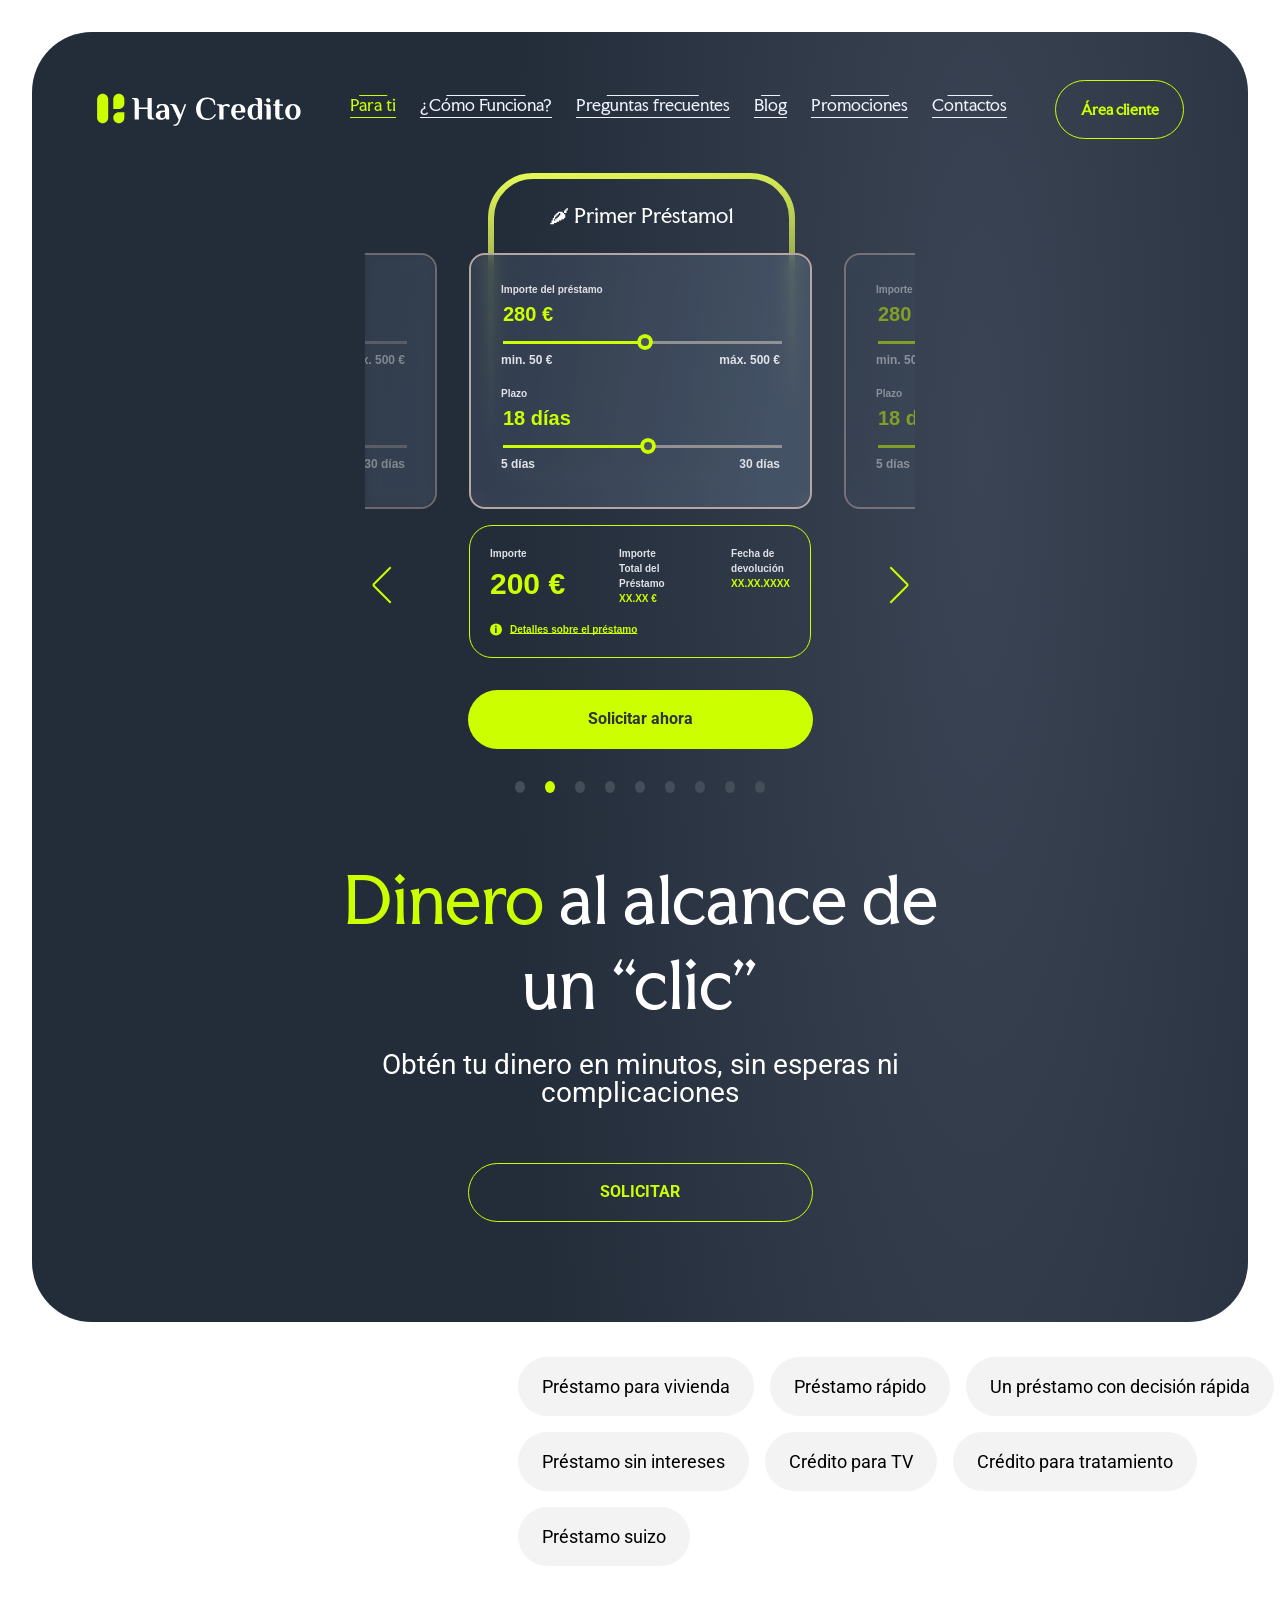
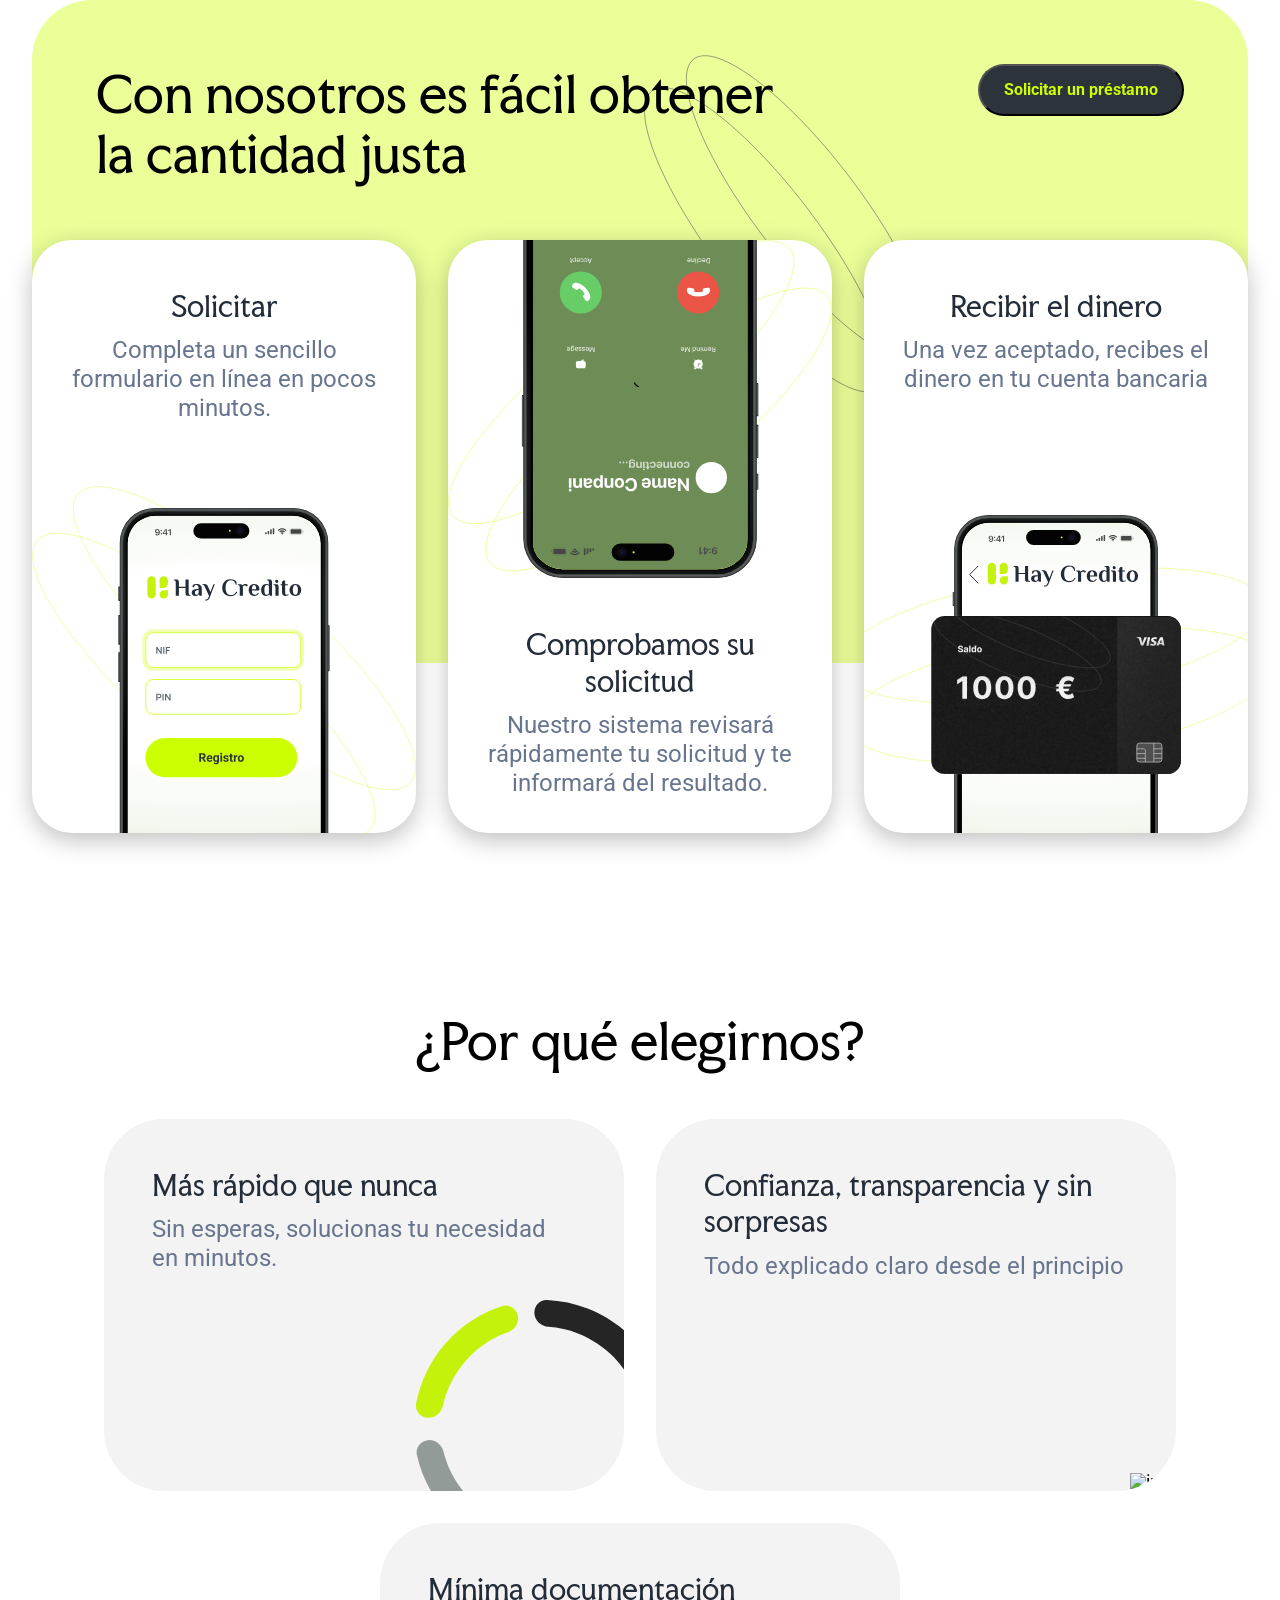
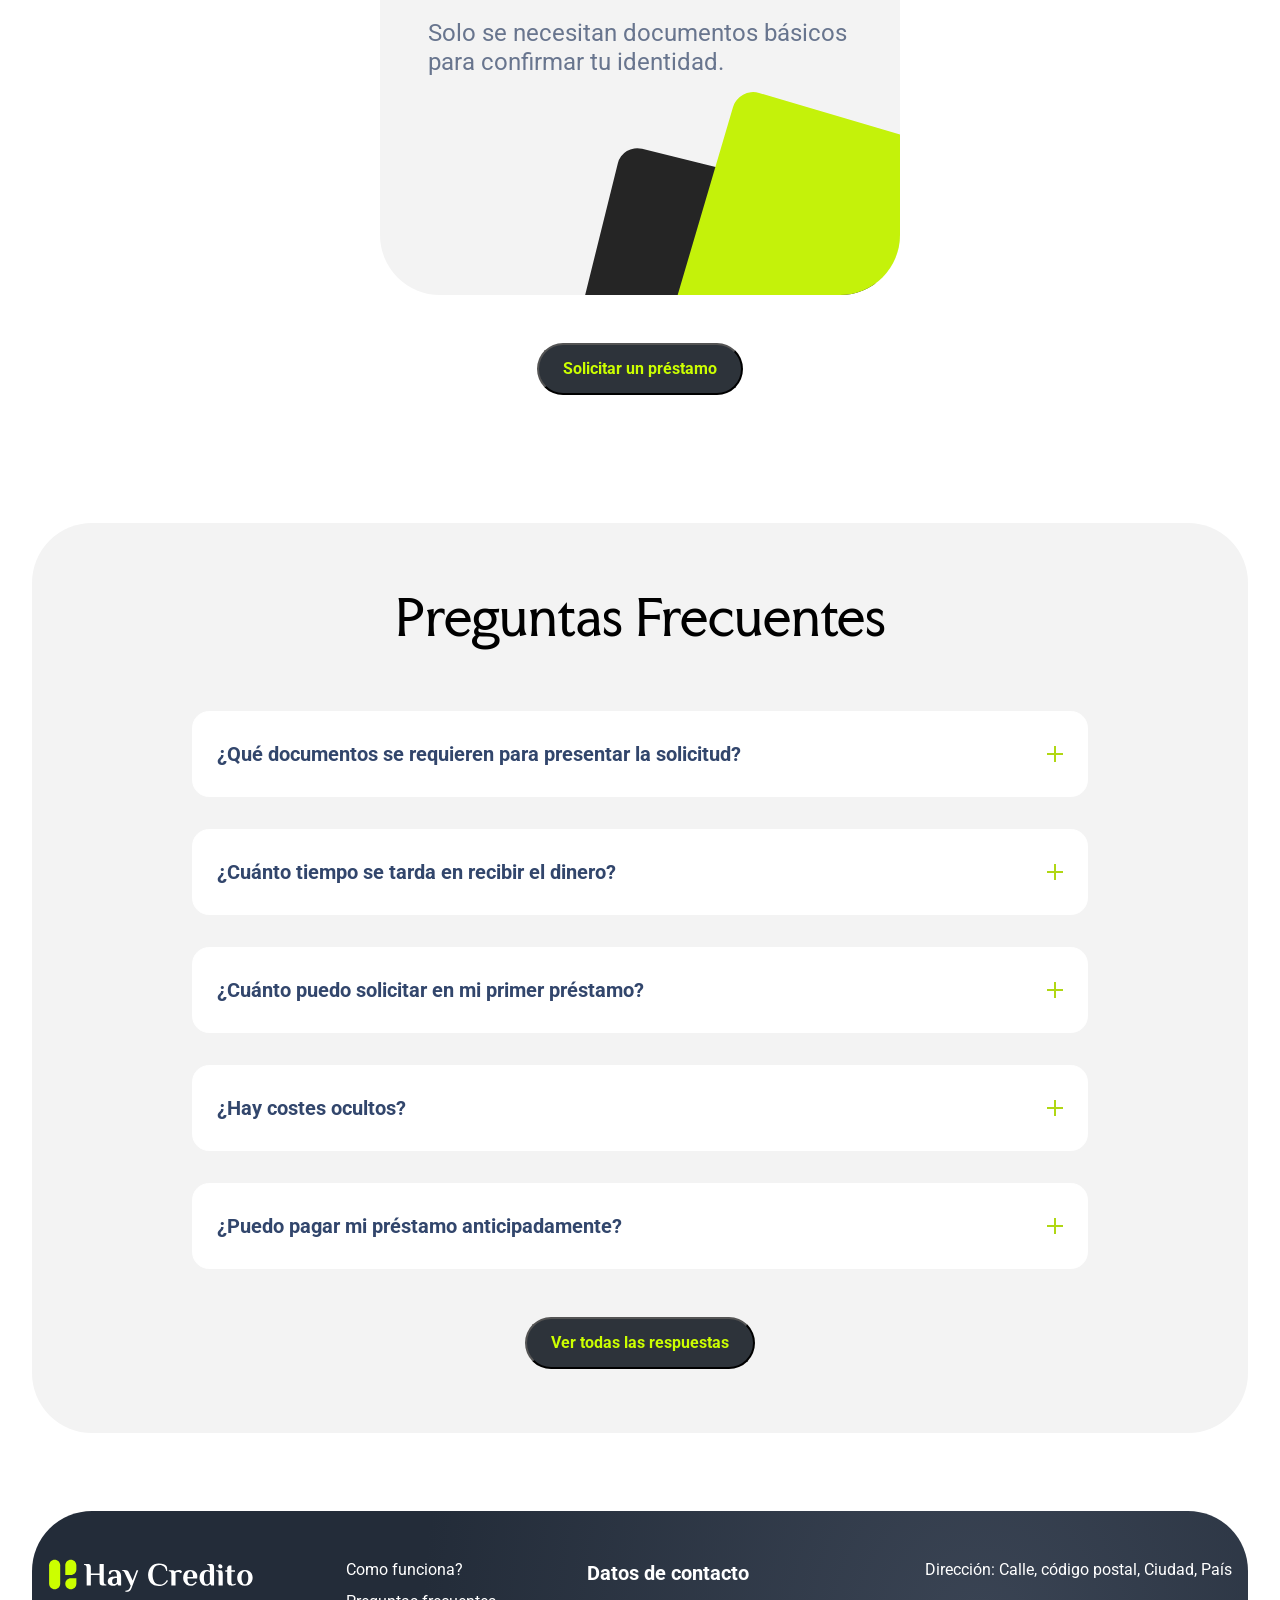
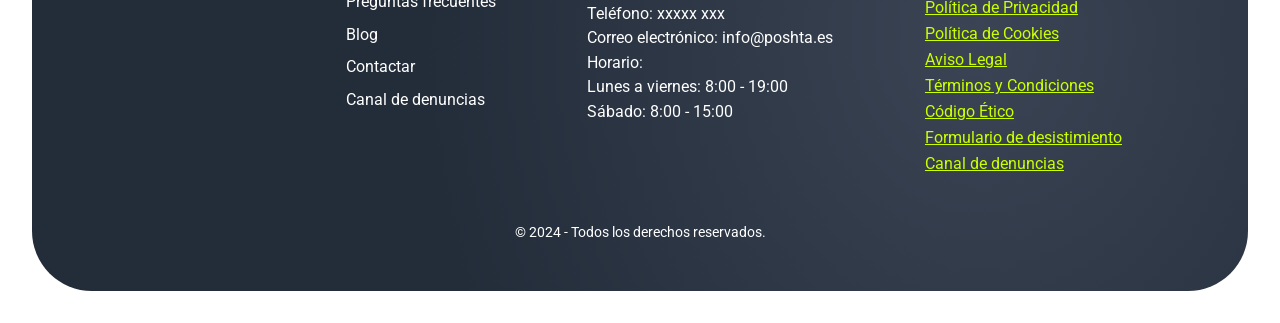
==== haycredito/index.html @ 9ff3ad30 "html" ====
<!DOCTYPE html>
<html lang="uk">
<head>
    <meta charset="UTF-8">
    <meta http-equiv="X-UA-Compatible" content="IE=edge">
    <meta name="viewport" content="width=device-width, initial-scale=1.0">
    <link rel="shortcut icon" href="favicon.ico" type="image/x-icon"/>
    <link href="css/style.css" rel="stylesheet">
    <link href="css/reset.css" rel="stylesheet">
    <link href="css/media.css" rel="stylesheet">
    <link href="https://fonts.googleapis.com/css2?family=Faculty+Glyphic&family=Roboto:ital,wght@0,100;0,300;0,400;0,500;0,700;0,900;1,100;1,300;1,400;1,500;1,700;1,900&display=swap"
          rel="stylesheet">
    <link href="https://fonts.googleapis.com/css2?family=Faculty+Glyphic&display=swap" rel="stylesheet">
    <link href="libs/wow/css/animate.css" rel="stylesheet">
    <link rel="stylesheet" href="libs/swiper/swiper-bundle.min.css">

    <title>MFO Spain</title>
</head>
<body class="">


<div class="cookie-content hide">
    <div class="container">
        <div class="wrapper">
            <img src="img/cookie-img.svg" alt="img">
            <div class="content-wrapper">
                <div class="name">Configuración de cookies</div>
                <div class="text">
                    Las cookies son importantes para ti, influyen en tu experiencia de navegación.
                    Usamos cookies analíticas, de personalización y publicitarias (propias y de terceros) para hacer
                    perfiles basados en hábitos de navegación y mostrarte contenido personalizado.
                    Para más información, consulta nuestra <a href="#">política de cookies.</a>

                    <div class="btns-wrapper">
                        <div class="btn">Aceptar</div>
                        <div class="btn">Declinar</div>
                        <div class="btn transparent">Configurar</div>
                    </div>
                </div>
            </div>
        </div>
    </div>
</div>
<div class="backdrop hide"></div>

<div class="form-bg-container">
    <section class="first-screen form-bg-screen">



        <header class="">
            <div class="wrapper">
                <img onclick="window.open('index.html', '_blank')" class="logo" src="img/logo.svg" alt="logo">

                <nav>
                    <ul>
                        <li><a class="active" href="index.html">Para ti </a></li>
                        <li><a href="how-it-works.html">¿Cómo Funciona?</a></li>
                        <li><a  href="faq.html">Preguntas frecuentes</a></li>
                        <li><a href="blog.html">Blog</a></li>
                        <li><a href="#">Promociones</a></li>
                        <li><a href="contacts.html">Contactos</a></li>
                    </ul>
                </nav>

                <button class="btn">Área cliente</button>

                <div class="header-menu-btn">
                    <button class="lines-button x">
                        <span class="lines"></span>
                    </button>
                </div>
            </div>


            <div class="side-menu hide">
                <nav>
                    <ul>
                        <li><a class="active" href="index.html">Para ti </a></li>
                        <li><a href="how-it-works.html">¿Cómo Funciona?</a></li>
                        <li><a href="faq.html">Preguntas frecuentes</a></li>
                        <li><a href="blog.html">Blog</a></li>
                        <li><a href="#">Promociones</a></li>
                        <li><a href="contacts.html">Contactos</a></li>
                    </ul>
                </nav>

                <button class="btn">Área cliente</button>
            </div>
        </header>

        <div class="wrapper">
            <div class="text-wrapper">
                <h1><span style="color: #CCFF00">Dinero</span> al alcance
                    de un “clic”</h1>
                <div class="text">Obtén tu dinero en minutos, sin esperas ni complicaciones</div>
                <button class="btn left-part">Solicitar</button>
            </div>

            <div class="calc-wrapper ">

                <div class="swiper-container">
                    <!-- Additional required wrapper -->
                    <div class="swiper-wrapper">
                        <!-- Slides -->
                        <div class="swiper-slide ">
                            <div class="calculator">

                                <div class="calc-name">🌶 Primer Préstamo1</div>

                                <div class="calc-content">
                                    <div class="condition-wrapper credit-amount">
                                        <div class="condition-name">Importe del préstamo</div>
                                        <input value="200 €" min="50" max="500" type="text"
                                               class="calculator-amount-input"
                                        >
                                        <input type="range" min="50" max="500" step="10"
                                               class="calculator-amount-range-input">
                                        <div class="condition-values-range">
                                            <div class="calculator-text">min. 50 €</div>
                                            <div class="calculator-text">máx. 500 €</div>
                                        </div>
                                    </div>
                                    <div class="condition-wrapper credit-date">
                                        <div class="condition-name">Plazo</div>
                                        <input value="12 días" min="5" max="30" type="text"
                                               class="calculator-date-input"
                                        >
                                        <input type="range" min="5" max="30"
                                               class="calculator-date-range-input"
                                        >
                                        <div class="condition-values-range">
                                            <div class="calculator-text">5 días</div>
                                            <div class="calculator-text">30 días</div>
                                        </div>
                                    </div>
                                </div>
                            </div>
                        </div>
                        <div class="swiper-slide  ">
                            <div class="calculator">

                                <div class="calc-name">🌶 Primer Préstamo1</div>

                                <div class="calc-content">
                                    <div class="condition-wrapper credit-amount">
                                        <div class="condition-name">Importe del préstamo</div>
                                        <input value="200 €" min="50" max="500" type="text"
                                               class="calculator-amount-input"
                                        >
                                        <input type="range" min="50" max="500" step="10"
                                               class="calculator-amount-range-input">
                                        <div class="condition-values-range">
                                            <div class="calculator-text">min. 50 €</div>
                                            <div class="calculator-text">máx. 500 €</div>
                                        </div>
                                    </div>
                                    <div class="condition-wrapper credit-date">
                                        <div class="condition-name">Plazo</div>
                                        <input value="12 días" min="5" max="30" type="text"
                                               class="calculator-date-input"
                                        >
                                        <input type="range" min="5" max="30"
                                               class="calculator-date-range-input"
                                        >
                                        <div class="condition-values-range">
                                            <div class="calculator-text">5 días</div>
                                            <div class="calculator-text">30 días</div>
                                        </div>
                                    </div>
                                </div>
                            </div>
                        </div>
                        <div class="swiper-slide ">
                            <div class="calculator">

                                <div class="calc-name">🌶 Primer Préstamo1</div>

                                <div class="calc-content">
                                    <div class="condition-wrapper credit-amount">
                                        <div class="condition-name">Importe del préstamo</div>
                                        <input value="200 €" min="50" max="500" type="text"
                                               class="calculator-amount-input"
                                        >
                                        <input type="range" min="50" max="500" step="10"
                                               class="calculator-amount-range-input">
                                        <div class="condition-values-range">
                                            <div class="calculator-text">min. 50 €</div>
                                            <div class="calculator-text">máx. 500 €</div>
                                        </div>
                                    </div>
                                    <div class="condition-wrapper credit-date">
                                        <div class="condition-name">Plazo</div>
                                        <input value="12 días" min="5" max="30" type="text"
                                               class="calculator-date-input"
                                        >
                                        <input type="range" min="5" max="30"
                                               class="calculator-date-range-input"
                                        >
                                        <div class="condition-values-range">
                                            <div class="calculator-text">5 días</div>
                                            <div class="calculator-text">30 días</div>
                                        </div>
                                    </div>
                                </div>
                            </div>
                        </div>
                        <div class="swiper-slide ">
                            <div class="calculator">

                                <div class="calc-name">🌶 Primer Préstamo1</div>

                                <div class="calc-content">
                                    <div class="condition-wrapper credit-amount">
                                        <div class="condition-name">Importe del préstamo</div>
                                        <input value="200 €" min="50" max="500" type="text"
                                               class="calculator-amount-input"
                                        >
                                        <input type="range" min="50" max="500" step="10"
                                               class="calculator-amount-range-input">
                                        <div class="condition-values-range">
                                            <div class="calculator-text">min. 50 €</div>
                                            <div class="calculator-text">máx. 500 €</div>
                                        </div>
                                    </div>
                                    <div class="condition-wrapper credit-date">
                                        <div class="condition-name">Plazo</div>
                                        <input value="12 días" min="5" max="30" type="text"
                                               class="calculator-date-input"
                                        >
                                        <input type="range" min="5" max="30"
                                               class="calculator-date-range-input"
                                        >
                                        <div class="condition-values-range">
                                            <div class="calculator-text">5 días</div>
                                            <div class="calculator-text">30 días</div>
                                        </div>
                                    </div>
                                </div>
                            </div>
                        </div>
                        <div class="swiper-slide ">
                            <div class="calculator">

                                <div class="calc-name">🌶 Primer Préstamo1</div>

                                <div class="calc-content">
                                    <div class="condition-wrapper credit-amount">
                                        <div class="condition-name">Importe del préstamo</div>
                                        <input value="200 €" min="50" max="500" type="text"
                                               class="calculator-amount-input"
                                        >
                                        <input type="range" min="50" max="500" step="10"
                                               class="calculator-amount-range-input">
                                        <div class="condition-values-range">
                                            <div class="calculator-text">min. 50 €</div>
                                            <div class="calculator-text">máx. 500 €</div>
                                        </div>
                                    </div>
                                    <div class="condition-wrapper credit-date">
                                        <div class="condition-name">Plazo</div>
                                        <input value="12 días" min="5" max="30" type="text"
                                               class="calculator-date-input"
                                        >
                                        <input type="range" min="5" max="30"
                                               class="calculator-date-range-input"
                                        >
                                        <div class="condition-values-range">
                                            <div class="calculator-text">5 días</div>
                                            <div class="calculator-text">30 días</div>
                                        </div>
                                    </div>
                                </div>
                            </div>
                        </div>
                        <div class="swiper-slide ">
                            <div class="calculator">

                                <div class="calc-name">🌶 Primer Préstamo1</div>

                                <div class="calc-content">
                                    <div class="condition-wrapper credit-amount">
                                        <div class="condition-name">Importe del préstamo</div>
                                        <input value="200 €" min="50" max="500" type="text"
                                               class="calculator-amount-input"
                                        >
                                        <input type="range" min="50" max="500" step="10"
                                               class="calculator-amount-range-input">
                                        <div class="condition-values-range">
                                            <div class="calculator-text">min. 50 €</div>
                                            <div class="calculator-text">máx. 500 €</div>
                                        </div>
                                    </div>
                                    <div class="condition-wrapper credit-date">
                                        <div class="condition-name">Plazo</div>
                                        <input value="12 días" min="5" max="30" type="text"
                                               class="calculator-date-input"
                                        >
                                        <input type="range" min="5" max="30"
                                               class="calculator-date-range-input"
                                        >
                                        <div class="condition-values-range">
                                            <div class="calculator-text">5 días</div>
                                            <div class="calculator-text">30 días</div>
                                        </div>
                                    </div>
                                </div>
                            </div>
                        </div>
                        <div class="swiper-slide ">
                            <div class="calculator">

                                <div class="calc-name">🌶 Primer Préstamo1</div>

                                <div class="calc-content">
                                    <div class="condition-wrapper credit-amount">
                                        <div class="condition-name">Importe del préstamo</div>
                                        <input value="200 €" min="50" max="500" type="text"
                                               class="calculator-amount-input"
                                        >
                                        <input type="range" min="50" max="500" step="10"
                                               class="calculator-amount-range-input">
                                        <div class="condition-values-range">
                                            <div class="calculator-text">min. 50 €</div>
                                            <div class="calculator-text">máx. 500 €</div>
                                        </div>
                                    </div>
                                    <div class="condition-wrapper credit-date">
                                        <div class="condition-name">Plazo</div>
                                        <input value="12 días" min="5" max="30" type="text"
                                               class="calculator-date-input"
                                        >
                                        <input type="range" min="5" max="30"
                                               class="calculator-date-range-input"
                                        >
                                        <div class="condition-values-range">
                                            <div class="calculator-text">5 días</div>
                                            <div class="calculator-text">30 días</div>
                                        </div>
                                    </div>
                                </div>
                            </div>
                        </div>
                        <div class="swiper-slide ">
                            <div class="calculator">

                                <div class="calc-name">🌶 Primer Préstamo1</div>

                                <div class="calc-content">
                                    <div class="condition-wrapper credit-amount">
                                        <div class="condition-name">Importe del préstamo</div>
                                        <input value="200 €" min="50" max="500" type="text"
                                               class="calculator-amount-input"
                                        >
                                        <input type="range" min="50" max="500" step="10"
                                               class="calculator-amount-range-input">
                                        <div class="condition-values-range">
                                            <div class="calculator-text">min. 50 €</div>
                                            <div class="calculator-text">máx. 500 €</div>
                                        </div>
                                    </div>
                                    <div class="condition-wrapper credit-date">
                                        <div class="condition-name">Plazo</div>
                                        <input value="12 días" min="5" max="30" type="text"
                                               class="calculator-date-input"
                                        >
                                        <input type="range" min="5" max="30"
                                               class="calculator-date-range-input"
                                        >
                                        <div class="condition-values-range">
                                            <div class="calculator-text">5 días</div>
                                            <div class="calculator-text">30 días</div>
                                        </div>
                                    </div>
                                </div>
                            </div>
                        </div>
                        <div class="swiper-slide ">
                            <div class="calculator">

                                <div class="calc-name">🌶 Primer Préstamo1</div>

                                <div class="calc-content">
                                    <div class="condition-wrapper credit-amount">
                                        <div class="condition-name">Importe del préstamo</div>
                                        <input value="200 €" min="50" max="500" type="text"
                                               class="calculator-amount-input"
                                        >
                                        <input type="range" min="50" max="500" step="10"
                                               class="calculator-amount-range-input">
                                        <div class="condition-values-range">
                                            <div class="calculator-text">min. 50 €</div>
                                            <div class="calculator-text">máx. 500 €</div>
                                        </div>
                                    </div>
                                    <div class="condition-wrapper credit-date">
                                        <div class="condition-name">Plazo</div>
                                        <input value="12 días" min="5" max="30" type="text"
                                               class="calculator-date-input"
                                        >
                                        <input type="range" min="5" max="30"
                                               class="calculator-date-range-input"
                                        >
                                        <div class="condition-values-range">
                                            <div class="calculator-text">5 días</div>
                                            <div class="calculator-text">30 días</div>
                                        </div>
                                    </div>
                                </div>
                            </div>
                        </div>
                    </div>
                </div>

                <div class="calc-details-wrapper">
                    <div class="arrow left-arrow calc-swiper-prev "></div>

                    <div class="calc-details">
                        <ul>
                            <li>
                                <div class="detail-name">Importe</div>
                                <div class="value" id="amount-text">200 €</div>
                            </li>
                            <li>
                                <div class="detail-name">Importe Total del Préstamo</div>
                                <div class="value">ХХ.ХХ €</div>
                            </li>
                            <li>
                                <div class="detail-name">Fecha de devolución</div>
                                <div class="value">ХХ.ХХ.ХХХХ</div>
                            </li>
                        </ul>
                        <a class="calc-link" href="#">
                            <svg width="12" height="13" viewBox="0 0 12 13" fill="none"
                                 xmlns="http://www.w3.org/2000/svg">
                                <rect y="0.5" width="12" height="12" rx="6" fill="#CCFF00"/>
                                <path d="M5.86 4.1C5.60667 4.1 5.40333 4.03333 5.25 3.9C5.09667 3.76 5.02 3.57333 5.02 3.34C5.02 3.11333 5.09667 2.93 5.25 2.79C5.40333 2.64333 5.60667 2.57 5.86 2.57C6.11333 2.57 6.32 2.64333 6.48 2.79C6.64667 2.93 6.73 3.11333 6.73 3.34C6.73 3.57333 6.64667 3.76 6.48 3.9C6.32 4.03333 6.11333 4.1 5.86 4.1ZM5.13 4.8H6.62V10H5.13V4.8Z"
                                      fill="#2D333A"/>
                            </svg>
                            Detalles sobre el préstamo
                        </a>
                    </div>

                    <div class="arrow right-arrow calc-swiper-next "></div>
                </div>

                <button class="btn">Solicitar ahora</button>

                <div class="calc-pagination">
                    <button class="btn-calc-pagination active"></button>
                    <button class="btn-calc-pagination"></button>
                    <button class="btn-calc-pagination"></button>
                </div>

            </div>

        </div>


    </section>
</div>

<section class="key-words-wrapper">
    <ul class="key-words-list">
        <li>Préstamo para vivienda</li>
        <li>Préstamo rápido</li>
        <li>Un préstamo con decisión rápida</li>
        <li>Préstamo sin intereses</li>
        <li>Crédito para TV</li>
        <li>Crédito para tratamiento</li>
        <li class="pos-absolute-item">Préstamo suizo</li>

    </ul>
</section>

<section class="easy-to-get">
    <div class="wrapper">
        <h2>
            Con nosotros es fácil obtener
            la cantidad justa
        </h2>

        <ul class="easy-to-get">
            <li>
                <div class="text-wrapper" style="padding-bottom: 0;">
                    <div class="name">Solicitar</div>
                    <div class="text">Completa un sencillo formulario en línea en pocos minutos.</div>
                </div>
                <img class="desktop" src="img/easy-get-1-img.svg" alt="img">
            </li>
            <li class="upper-img">
                <img class="desktop" src="img/easy-get-2-img.svg" alt="img">
                <div class="text-wrapper">
                    <div class="name">Comprobamos su solicitud</div>
                    <div class="text">Nuestro sistema revisará rápidamente tu solicitud y te informará del resultado.
                    </div>
                </div>
            </li>
            <li>
                <div class="text-wrapper">
                    <div class="name">Recibir el dinero</div>
                    <div class="text">Una vez aceptado, recibes el dinero en tu cuenta bancaria</div>
                </div>
                <img class="desktop" src="img/easy-get-3-img.svg" alt="img">
            </li>
        </ul>

        <button class="btn">Solicitar un préstamo</button>
    </div>
</section>

<section class="why-we">

    <h2 class="text-center">¿Por qué elegirnos?</h2>
    <ul>
        <li>
            <div class="name">Más rápido que nunca</div>
            <div class="text">Sin esperas, solucionas tu necesidad en minutos.</div>
            <img src="img/why-we-item-1-img.svg" alt="img">
        </li>
        <li>
            <div class="name">Confianza, transparencia
                y sin sorpresas
            </div>
            <div class="text">Todo explicado claro desde el principio</div>
            <img src="img/why-we-item-2-img.svg" alt="img">
        </li>
        <li>
            <div class="name">Mínima documentación</div>
            <div class="text">Solo se necesitan documentos básicos para confirmar tu identidad.</div>
            <img src="img/why-we-item-3-img.svg" alt="img">
        </li>
    </ul>
    <button class="btn">Solicitar un préstamo</button>

</section>

<section class="faq">
    <div class="container">
        <h2 class="text-center">Preguntas Frecuentes</h2>

        <ul class="faq-list">
            <li>
                <div class="wrapper">
                    <div class="name">¿Qué documentos se requieren para presentar la solicitud?</div>
                    <button class="plusminus"></button>
                </div>

                <div class="item-open-text hide">
                    Una vez aprobada la solicitud, el dinero se abonará en su cuenta en un par de horas. Sin retrasos,
                    todo rápido y fácil.
                </div>
            </li>
            <li>
                <div class="wrapper">
                    <div class="name">¿Cuánto tiempo se tarda en recibir el dinero?</div>
                    <button class="plusminus"></button>
                </div>

                <div class="item-open-text hide">
                    Una vez aprobada la solicitud, el dinero se abonará en su cuenta en un par de horas. Sin retrasos,
                    todo rápido y fácil.
                </div>
            </li>
            <li>
                <div class="wrapper">
                    <div class="name">¿Cuánto puedo solicitar en mi primer préstamo?</div>
                    <button class="plusminus"></button>
                </div>

                <div class="item-open-text hide">
                    Una vez aprobada la solicitud, el dinero se abonará en su cuenta en un par de horas. Sin retrasos,
                    todo rápido y fácil.
                </div>
            </li>
            <li>
                <div class="wrapper">
                    <div class="name">¿Hay costes ocultos?</div>
                    <button class="plusminus"></button>
                </div>

                <div class="item-open-text hide">
                    Una vez aprobada la solicitud, el dinero se abonará en su cuenta en un par de horas. Sin retrasos,
                    todo rápido y fácil.
                </div>
            </li>
            <li>
                <div class="wrapper">
                    <div class="name">¿Puedo pagar mi préstamo anticipadamente?</div>
                    <button class="plusminus"></button>
                </div>

                <div class="item-open-text hide">
                    Una vez aprobada la solicitud, el dinero se abonará en su cuenta en un par de horas. Sin retrasos,
                    todo rápido y fácil.
                </div>
            </li>
        </ul>

        <button class="btn">Ver todas las respuestas</button>
    </div>
</section>

<footer>
    <div class="container">
        <div class="wrapper">
            <img src="img/logo.svg" alt="logo" class="logo">
            <nav>
                <ul class="nav-list">
                    <li><a class="footer-text" href="how-it-works.html">Como funciona?</a></li>
                    <li><a class="footer-text" href="faq.html">Preguntas frecuentes</a></li>
                    <li><a class="footer-text" href="blog.html">Blog</a></li>
                    <li><a class="footer-text" href="contacts.html">Contactar</a></li>
                    <li><a class="footer-text" href="violations.html">Canal de denuncias</a></li>
                </ul>
            </nav>
            <div class="contacts">
                <h4>Datos de contacto</h4>
                <ul class="contacts-list">
                    <li class="footer-text">Teléfono: ххххх ххх</li>
                    <li class="footer-text">Correo electrónico: info@poshta.es</li>
                    <li class="footer-text">Horario:</li>
                    <li class="footer-text">Lunes a viernes: 8:00 - 19:00</li>
                    <li class="footer-text">Sábado: 8:00 - 15:00</li>
                </ul>
            </div>
            <div class="details">
                <div class="footer-text">Dirección: Calle, código postal, Ciudad, País</div>

                <ul class="links-list">
                    <li><a href="#">Política de Privacidad</a></li>
                    <li><a href="#">Política de Cookies</a></li>
                    <li><a href="#">Aviso Legal</a></li>
                    <li><a href="#">Términos y Condiciones</a></li>
                    <li><a href="#">Сódigo Ético</a></li>
                    <li><a href="#">Formulario de desistimiento</a></li>
                    <li><a href="#">Canal de denuncias</a></li>
                </ul>
            </div>
        </div>

        <div class="all-rights">© 2024 - Todos los derechos reservados.</div>
    </div>
</footer>

<script src="libs/IMask/unpkg/imask.js"></script>
<script src="libs/swiper/swiper-bundle.min.js"></script>
<script src="js/calculator.js"></script>
<script src="js/header.js"></script>
<script src="js/script.js"></script>
<script src="js/faq-list.js"></script>
<script src="libs/wow/js/wow.min.js"></script>
<script>
    new WOW().init();
</script>
</body>
</html>
---- haycredito/css/style.css ----
*, :before, :after {
    -webkit-box-sizing: border-box;
    box-sizing: border-box;
}

body {
    font-family: "Roboto", sans-serif;
    font-size: 18px;
    background: #FFFFFF;
    webkit-touch-callout: none;
    -webkit-user-select: none;
    -khtml-user-select: none;
    -moz-user-select: none;
    -ms-user-select: none;
    user-select: none;
}

h1 {
    font-family: Faculty Glyphic, sans-serif;
    font-size: 64px;
    font-weight: 400;
    line-height: 85px;
    text-align: left;
    text-underline-position: from-font;
    text-decoration-skip-ink: none;
}

h2 {
    font-family: Faculty Glyphic, sans-serif;
    font-size: 50px;
    font-weight: 400;
    line-height: 60px;
    text-align: left;
    text-underline-position: from-font;
    text-decoration-skip-ink: none;
}

h4 {
    font-family: Roboto;
    font-size: 20px;
    font-weight: 700;
    line-height: 28px;
    text-align: left;
    text-underline-position: from-font;
    text-decoration-skip-ink: none;
    color: #FFFFFF;
}

.hide {
    display: none !important;
}

.container {
    max-width: 1300px;
    width: 100%;
    margin: 0 auto;
    padding: 0 16px;
}

section {
    margin: 32px !important;
    padding: 64px 0 !important;
    border-radius: 60px;
}

footer {
    margin: 78px 32px 32px 32px !important;
    background: radial-gradient(45.86% 173% at 77.88% 32.89%, #3A4454 0%, #232C39 100%) /* warning: gradient uses a rotation that is not supported by CSS and may not behave as expected */;
    border-radius: 60px;
    padding: 48px 0 !important;
}

footer .wrapper {
    display: flex;
    justify-content: space-between;
    align-items: flex-start;
}

.footer-text {
    font-family: Roboto, sans-serif;
    font-size: 16px;
    font-weight: 400;
    line-height: 22.4px;
    text-align: left;
    text-underline-position: from-font;
    text-decoration-skip-ink: none;
    color: #FFFFFF;
}

footer .nav-list {
    display: flex;
    flex-direction: column;
    gap: 10px;
}

footer .contacts-list {
    display: flex;
    flex-direction: column;
    gap: 2px;
    margin-top: 16px;
}

footer .links-list {
    display: flex;
    flex-direction: column;
    gap: 4px;
    margin-top: 16px;
}

footer .links-list li a {
    text-decoration: underline;
    color: #CCFF00;
    font-size: 16px;
    line-height: 22px;
}

footer .all-rights {
    font-family: Roboto, sans-serif;
    font-size: 14px;
    font-weight: 400;
    line-height: 19.6px;
    text-align: center;
    text-underline-position: from-font;
    text-decoration-skip-ink: none;
    color: #FFFFFF;
    margin-top: 48px;
}

.plusminus {
    position: relative;
    width: 16px;
    height: 16px;
    cursor: pointer;
    border: none;
    background: transparent;
}

.plusminus.active:before {
    transform: translatey(-50%) rotate(-90deg);
    background: #A3A3A3;
    opacity: 0;
}

.plusminus.active:after {
    transform: translatey(-50%) rotate(0);
    background: #A3A3A3;
}

.plusminus:before, .plusminus:after {
    content: "";
    display: block;
    background-color: #B0D714;
    position: absolute;
    top: 50%;
    left: 0;
    transition: 0.35s;
    width: 100%;
    height: 2px;
}

.plusminus:before {
    transform: translatey(-50%);
}

.plusminus:after {
    transform: translatey(-50%) rotate(90deg);
}

.btn:hover {
    transform: scale(1.01);
}

section.faq {
    background: #F3F3F3;
    margin-top: 64px !important;
}

section.faq-page {
    margin-top: 240px !important;
}

section.how-it-works {
    margin-top: 210px !important;
}

.btn {
    cursor: pointer;
    transition: .1s all linear;
    max-width: 230px;
    height: 52px;
    background: #2D333A;
    border-radius: 34px;
    padding: 16px 24px;
    display: flex;
    align-items: center;
    justify-content: center;
    font-family: Roboto, sans-serif;
    font-size: 16px;
    font-weight: 700;
    line-height: 18.75px;
    text-align: center;
    text-underline-position: from-font;
    text-decoration-skip-ink: none;
    color: #CCFF00;

    margin: 48px auto 0 auto;
}

ul.faq-list {
    margin: 64px auto 0 auto;
    display: flex;
    flex-direction: column;
    justify-content: center;
    max-width: 896px;
    gap: 32px;
}

ul.faq-list li {
    max-width: 896px;
    width: 100%;
    background: #FFFFFF;
    padding: 32px 24px;
    border-radius: 17px;
    display: flex;
    flex-direction: column;
    gap: 32px;
    cursor: pointer;
    transition: .1s all linear;
    border: 1.5px solid #FFFFFF;
}

ul.faq-list li:hover {
    border: 1.5px solid #CCFF00;
}

ul.faq-list li.open {
    border: 1.5px solid #CCFF00;
}

ul.faq-list li .wrapper {
    display: flex;
    justify-content: space-between;
    align-items: center;
    gap: 12px;
}

ul.faq-list li .name {
    font-family: Roboto, sans-serif;
    font-size: 20px;
    font-weight: 700;
    line-height: 20px;
    text-align: left;
    text-underline-position: from-font;
    text-decoration-skip-ink: none;
    color: #32466C;
}

ul.faq-list li .item-open-text {
    font-family: Roboto, sans-serif;
    max-width: 800px;
    font-size: 18px;
    font-weight: 400;
    line-height: 18px;
    text-align: left;
    text-underline-position: from-font;
    text-decoration-skip-ink: none;
    color: #68758E;
}

.text-center {
    text-align: center;
}

header {
    position: fixed;
    width: 95.5vw;
    z-index: 10;
    top: 32px;
    left: 50%;
    transform: translateX(-50%);
    padding: 48px !important;
    background: url("../img/header-img.svg"), radial-gradient(81.73% 406.92% at 61.91% 70.65%, #3A4454 0%, #2E353F 100%); /* warning: gradient uses a rotation that is not supported by CSS and may not behave as expected */;
    border: 0.45px solid #CCFF00;
    background-repeat: no-repeat;
    border-radius: 60px;
}

header .wrapper {
    display: flex !important;
    align-items: center;
    justify-content: space-between;
}

header .btn {
    margin: 0 !important;
    background: transparent;
    width: 129px !important;
    color: #CCFF00;
    border: 0.78px solid #CCFF00;
    font-family: Faculty Glyphic, sans-serif;
    font-size: 14px;
    font-weight: 700;
    line-height: 19.32px;
    text-align: center;
    text-underline-position: from-font;
    text-decoration-skip-ink: none;
    text-transform: initial !important;
}

header .logo {
    cursor: pointer;
}

header nav ul {
    display: flex;
    gap: 24px;

}

header nav ul li {
    transition: .1s all linear;
}

header nav ul li a {
    color: #EEF2FC;
    text-decoration: underline;
    text-underline-offset: 4px;
    font-family: Faculty Glyphic, sans-serif;
    font-size: 16px;
    font-weight: 400;
    line-height: 19.2px;
    text-align: left;
    text-underline-position: from-font;
    text-decoration-skip-ink: none;
    position: relative;
    height: 30px;
    display: block;
}

header nav ul li a::before {
    content: '';
    position: absolute;
    top: 0; /* Position above the text */
    left: 50%; /* Start from the center */
    transform: translateX(-50%); /* Shift left by half the width to center */
    width: 60%; /* Adjust to control the length */
    height: 1px; /* Thickness of the overline */
    background-color: #EEF2FC; /* Matches the text color */
}

header nav ul li:hover {
    transform: scale(1.01);
}

header nav ul li a.active {
    color: #CCFF00;
}

header nav ul li a.active::before {
    background-color: #CCFF00;
}

.header-menu-btn {
    display: none;
}

.lines-button {
    display: block;
    cursor: pointer;
    background: transparent;
    border: 0;
    outline: none;
}

.lines {
    display: inline-block;
    width: 38px;
    height: 3px;
    background: #B6DA75;
    -webkit-transition: 0.35s;
    -moz-transition: 0.35s;
    -ms-transition: 0.35s;
    transition: 0.35s;
    position: relative;
    background: transparent;
    /*create the upper and lower lines as pseudo-elements of the middle line*/
}

.lines:before, .lines:after {
    display: inline-block;
    width: 38px;
    height: 3px;
    background: #B6DA75;
    -webkit-transition: 0.35s;
    -moz-transition: 0.35s;
    -ms-transition: 0.35s;
    transition: 0.35s;
    position: absolute;
    left: -2px;
    content: "";
    -webkit-transform-origin: 0.1785714286rem center;
    -moz-transform-origin: 0.1785714286rem center;
    -ms-transform-origin: 0.1785714286rem center;
    transform-origin: 0.1785714286rem center;
}

.lines:before {
    top: 4px;
}

.lines:after {
    top: -9px;
}

.lines-button.x .lines:before, .lines-button.x .lines:after {
    -webkit-transform-origin: 50% 50%;
    -moz-transform-origin: 50% 50%;
    -ms-transform-origin: 50% 50%;
    transform-origin: 50% 50%;
    transition: top 0.3s 0.1s ease, transform 0.3s ease;
}

.lines-button.x.close .lines {
    -webkit-transform: rotate3d(0, 0, 1, 90deg);
    -moz-transform: rotate3d(0, 0, 1, 90deg);
    -ms-transform: rotate3d(0, 0, 1, 90deg);
    transform: rotate3d(0, 0, 1, 90deg);
}

.lines-button.x.close .lines:before, .lines-button.x.close .lines:after {
    -webkit-transition: top 0.3s ease, transform 0.3s 0.1s ease;
    -moz-transition: top 0.3s ease, transform 0.3s 0.1s ease;
    -ms-transition: top 0.3s ease, transform 0.3s 0.1s ease;
    transition: top 0.3s ease, transform 0.3s 0.1s ease;
    top: 0;
}

.lines-button.x.close .lines:before {
    -webkit-transform: rotate3d(0, 0, 1, -45deg);
    -moz-transform: rotate3d(0, 0, 1, -45deg);
    -ms-transform: rotate3d(0, 0, 1, -45deg);
    transform: rotate3d(0, 0, 1, -45deg);
}

.lines-button.x.close .lines:after {
    -webkit-transform: rotate3d(0, 0, 1, 45deg);
    -moz-transform: rotate3d(0, 0, 1, 45deg);
    -ms-transform: rotate3d(0, 0, 1, 45deg);
    transform: rotate3d(0, 0, 1, 45deg);
}

.disable-body {
    overflow: hidden;
}

.side-menu {
    display: block;
    margin-top: 64px;
    max-width: 95vw;
    width: 100%;
    height: 78vh;
    background: transparent;
    background-repeat: no-repeat;
    background-position: 100% 75%;
    transition: top 0.5s ease;
}

.side-menu.open {
    top: 0;
}

header.open {
    border-radius: 60px;
    height: 95vh;
}

.side-menu nav ul {
    flex-direction: column;
    align-items: center;
    justify-content: center;
    gap: 32px;
}

.form-bg-container .form-bg-screen .side-menu .btn {
    margin: 32px auto 0 auto !important;
}

.side-menu nav ul li a {
    font-size: 24px;
    line-height: 28px;
}

section.why-we {
    padding: 64px 0 !important;
}

section.why-we ul {
    display: flex;
    flex-wrap: wrap;
    justify-content: center;
    align-items: center;
    margin-top: 48px;
    gap: 32px;
}

section.why-we.its-easy-section ul {
    gap: 28px;
}

section.why-we ul li {
    min-height: 372px;
    max-width: 520px;
    width: 100%;
    background: #F3F3F3;
    border-radius: 60px;
    padding: 48px;
    position: relative;
    overflow: hidden;
}

section.why-we.its-easy-section ul li {
    max-width: 443px;
}

section.why-we.its-easy-section ul li .name {
    font-weight: 700;
}

section.why-we.its-easy-section ul li .text {
    position: relative;
    z-index: 3;
}

section.why-we ul li .name {
    font-family: Faculty Glyphic, sans-serif;
    font-size: 28px;
    font-weight: 400;
    line-height: 36.37px;
    text-align: left;
    text-underline-position: from-font;
    text-decoration-skip-ink: none;
    color: #232C39;
}

section.why-we ul li .text {
    font-family: Roboto, sans-serif;
    font-size: 24px;
    font-weight: 400;
    line-height: 28.8px;
    text-align: left;
    text-underline-position: from-font;
    text-decoration-skip-ink: none;
    color: #68758E;
    margin-top: 12px;
}

section.why-we ul li img {
    position: absolute;
    bottom: 0;
    right: 0;
}

section.easy-to-get {
    padding: 64px 16px;
    margin-bottom: 220px !important;
}

section.easy-to-get .wrapper {
    display: flex;
    justify-content: space-between;
    align-items: flex-start;
    background: url("../img/easy-to-get-bg-img.svg"), #EAFF98;
    background-repeat: no-repeat;
    background-position: 67% 10%;
    height: 663px;
    border-radius: 60px;
    padding: 64px;
    position: relative;
}

section.easy-to-get .wrapper h2 {
    max-width: 700px;
}

section.easy-to-get .wrapper .btn {
    margin: 0 !important;
}

ul.easy-to-get {
    position: absolute;
    left: 50%;
    transform: translateX(-50%);
    max-width: 1728px;
    justify-content: space-between;
    width: 100%;
    display: flex;
    gap: 32px;
    top: 240px;
}

ul.easy-to-get li {
    max-width: 520px;
    width: 100%;
    background: #FFFFFF;
    border-radius: 40px;
    display: flex;
    flex-direction: column;
    justify-content: space-between;
    align-items: center;
    box-shadow: 0px 7px 24.5px 0px #00000040;
    overflow: hidden;
}

ul.easy-to-get li .name {
    font-family: Faculty Glyphic, sans-serif;
    font-size: 28px;
    font-weight: 400;
    line-height: 36.37px;
    text-align: center;
    text-underline-position: from-font;
    text-decoration-skip-ink: none;
    color: #232C39;
    margin-bottom: 12px;
}

ul.easy-to-get li .text-wrapper {
    padding: 48px 32px 36px 32px;
}

ul.easy-to-get li .text {
    font-family: Roboto, sans-serif;
    font-size: 24px;
    font-weight: 400;
    line-height: 28.8px;
    text-align: center;
    text-underline-position: from-font;
    text-decoration-skip-ink: none;
    color: #68758E;
}

ul.easy-to-get li img {
    width: 100%;
}

section.its-easy-section .text {
    font-family: Roboto, sans-serif;
    font-size: 28px;
    font-weight: 400;
    line-height: 33.6px;
    text-align: center;
    text-underline-position: from-font;
    text-decoration-skip-ink: none;
    color: #68758E;
    margin-top: 24px;
}


section.form-bg-screen {

    padding: 48px 64px !important;
}

section.form-bg-screen header {
    background: transparent;
    position: initial;
    transform: translateX(0%);
    padding: 0 !important;
    width: auto;
}

section.first-screen .text {
    font-family: Roboto, sans-serif;
    font-size: 28px;
    font-weight: 400;
    line-height: 28px;
    text-align: left;
    text-underline-position: from-font;
    text-decoration-skip-ink: none;
    color: #FFFFFF;
}

section.first-screen h1 {
    margin-top: 64px !important;
}

h1 {
    font-family: Faculty Glyphic, sans-serif;
    font-size: 64px;
    font-weight: 400;
    line-height: 85px;
    text-align: left;
    text-underline-position: from-font;
    text-decoration-skip-ink: none;
    color: #FFFFFF;
    margin-top: 96px !important;
}

section.first-screen .btn {
    border: 0.78px solid #CCFF00;
    background: transparent;
    width: 129px;
    height: 59px;
    margin: 12px 0 0 0 !important;
    text-transform: uppercase;
}

section.first-screen > .wrapper {
    display: flex;
    align-items: flex-start;
    justify-content: space-between;
    max-width: 1480px;
    margin-top: 32px;
}

section.first-screen .text-wrapper {
    display: flex;
    flex-direction: column;
    justify-content: flex-start;
    gap: 24px;
    max-width: 600px;
    position: relative;
    z-index: 2;
}

.calc-pagination {
    display: flex;
    gap: 20px;
    margin-top: 32px;
}

.calc-pagination .btn-calc-pagination {
    width: 10px;
    height: 12px;
    border-radius: 50%;
    border: none;
    background: #444E5B;
    cursor: pointer;
}

.calc-pagination .btn-calc-pagination.active {
    background: #CCFF00;
}

.calc-wrapper {
    position: relative;
    z-index: 3;
    max-width: 550px;
    width: 100%;
    display: flex;
    flex-direction: column;
    justify-content: center;
    align-items: center;
    background: url("../img/calc-wrapper-bg.svg");
    background-repeat: no-repeat;
    background-position: 123px 2px;
    padding-top: 32px;
}

.calculator .calc-name {
    font-family: Faculty Glyphic, sans-serif;
    font-size: 20px;
    font-weight: 400;
    line-height: 25.98px;
    text-align: center;
    text-underline-position: from-font;
    text-decoration-skip-ink: none;
    color: #FFFFFF;
    position: absolute;
    top: -52px;
    left: 78px;
}

.calc-wrapper .calc-details-wrapper {
    gap: 12px;
    display: flex;
    align-items: center;
    justify-content: space-between;
    max-width: 550px;
    width: 100%;
}

.calculator {
    border: 2px solid #b6a5a5;
    width: 100%;
    max-width: 343px;
    border-radius: 16px;
    padding: 30px;
    display: flex;
    flex-direction: column;
    gap: 32px;
    background: linear-gradient(104.27deg, rgba(57, 69, 87, 0.4) -4.88%, rgba(83, 98, 120, 0.4) 88.13%);
    position: relative;
}

.calculator::before {
    content: '';
    position: absolute;
    top: 0;
    left: 0;
    width: 100%;
    border-radius: 16px;
    height: 100%;
    background: linear-gradient(104.27deg, rgba(57, 69, 87, 0.4) -4.88%, rgba(83, 98, 120, 0.4) 88.13%);
    backdrop-filter: blur(7.300000190734863px);
    z-index: 0; /* Ensures it stays behind the content */
    opacity: .9;
}

.calculator .calc-content {
    position: relative;
    display: flex;
    flex-direction: column;
    gap: 16px;
    z-index: 1;
}

.calculator .condition-name {
    font-family: Fixel Text, sans-serif;
    font-size: 10px;
    font-weight: 700;
    line-height: 10px;
    text-align: left;
    text-underline-position: from-font;
    text-decoration-skip-ink: none;
    color: #E1E2E8;
    margin-bottom: 4px;
}

.calc-wrapper button.btn {
    max-width: 346px;
    height: 59px;
    width: 100%;
    background: #CCFF00;
    border: none;
    font-family: Roboto, sans-serif;
    font-size: 16px;
    font-weight: 700;
    line-height: 18.75px;
    text-align: center;
    text-underline-position: from-font;
    text-decoration-skip-ink: none;
    color: #2D333A;
    margin-top: 32px !important;
    text-transform: initial;
}

.calc-wrapper .calc-details {
    max-width: 342px;
    width: 100%;
    padding: 20px;
    border-radius: 23px;
    border: 1px solid #CCFF00;
    background: transparent;
    margin-top: 16px;
}

.calc-wrapper .calc-details a {
    display: flex;
    gap: 8px;
    align-items: center;
    cursor: pointer;
    font-family: Fixel Text, sans-serif;
    font-size: 10px;
    font-weight: 700;
    line-height: 15px;
    text-align: left;
    text-decoration-line: underline;
    text-decoration-style: solid;
    text-underline-position: from-font;
    text-decoration-skip-ink: none;
    color: #CCFF00;
}

.calc-wrapper .calc-details ul {
    display: flex;
    gap: 12px;
    margin-bottom: 16px;
    justify-content: space-between;
}

.calc-wrapper .calc-details .detail-name {
    font-family: Fixel Text, sans-serif;
    font-size: 10px;
    font-weight: 700;
    line-height: 15px;
    text-align: left;
    text-underline-position: from-font;
    text-decoration-skip-ink: none;
    color: #E1E2E8;
    max-width: 58px;
}

.calc-wrapper .calc-details .value {
    font-family: Fixel Text, sans-serif;
    font-size: 10px;
    font-weight: 700;
    line-height: 15px;
    text-align: left;
    text-underline-position: from-font;
    text-decoration-skip-ink: none;
    color: #CCFF00;
}

.calc-wrapper .calc-details #amount-text {
    font-family: Fixel Text, sans-serif;
    font-size: 30px;
    font-weight: 700;
    line-height: 45px;
    text-align: left;
    text-underline-position: from-font;
    text-decoration-skip-ink: none;
    color: #CCFF00;
}

input[type="range"]::-ms-fill-lower {
    background-color: #CCFF00;
}

input[type="range"]::-ms-fill-upper {
    background-color: #909192;
}

input[type=range] {
    position: relative;
    -webkit-appearance: none;
    appearance: none;
    cursor: pointer;
    width: 100%;
}

input[type=range]:focus {
    outline: none;
}

input[type=range]::-webkit-slider-runnable-track {
    height: 3px;
}

input[type=range]::-moz-range-track {
    height: 3px;
    background: transparent;
}

input[type="range"]::-moz-range-progress {
    background: #CCFF00;
    height: 3px;
}

input[type=range]::-moz-range-thumb {
    -webkit-appearance: none; /* Override default look */
    appearance: none;
    margin-top: -7px; /* Centers thumb on the track */
    width: 16px;
    height: 16px;
    border-radius: 50%;
    background: url("../img/input-thumb.svg") center no-repeat;
    border: none;
}

input[type=range]::-ms-thumb {
    -webkit-appearance: none; /* Override default look */
    appearance: none;
    margin-top: -7px; /* Centers thumb on the track */
    width: 16px;
    height: 16px;
    border-radius: 50%;
    background: url("../img/input-thumb.svg") center no-repeat;
    border: none;
}

input[type=range]::-webkit-slider-thumb {
    -webkit-appearance: none; /* Override default look */
    appearance: none;
    margin-top: -7px; /* Centers thumb on the track */
    width: 16px;
    height: 16px;
    border-radius: 50%;
    background: url("../img/input-thumb.svg") center no-repeat;
    border: none;
}

/*Scroll Bar*/
::-webkit-scrollbar {
    width: 8px;
}

/* Track */
::-webkit-scrollbar-track {
    background: white;
    border-radius: 2px;
}

/* Handle */
::-webkit-scrollbar-thumb {
    background: #3A4454;
    border-radius: 2px;
}


.calculator input[type=text] {
    background: transparent;

    border: none;
    font-family: Fixel Text, sans-serif;
    font-size: 20px;
    font-weight: 700;
    line-height: 28px;
    text-align: left;
    text-underline-position: from-font;
    text-decoration-skip-ink: none;
    color: #CCFF00;
}

.calculator .condition-values-range {
    display: flex;
    align-items: center;
    justify-content: space-between;
    margin: 4px 0;
}

.calculator .calculator-text {
    font-family: Fixel Text, sans-serif;
    font-size: 12px;
    font-weight: 700;
    line-height: 18px;
    text-align: left;
    text-underline-position: from-font;
    text-decoration-skip-ink: none;
    color: #E1E2E8;
}

section.contacts h1 {
    font-family: Faculty Glyphic, sans-serif;
    font-size: 64px;
    font-weight: 400;
    line-height: 85px;
    text-align: center;
    text-underline-position: from-font;
    text-decoration-skip-ink: none;
    color: #CCFF00;
}

section.contacts ul.contact-list {
    display: flex;
    gap: 60px;
    align-items: center;
    justify-content: center;
    margin-top: 48px;
}

section.contacts ul.contact-list > li {
    max-width: 400px;
    width: 100%;
    min-height: 377px;
    border-radius: 60px;
    background: #414E62;
    padding: 32px;
}

section.contacts ul.contact-list > li .name-wrapper {
    display: flex;
    align-items: center;
    justify-content: space-between;
    margin-bottom: 24px;
    gap: 12px;
}

section.contacts ul.contact-list > li .name-wrapper a {
    cursor: pointer;
    border: none;
    background: transparent;
}

section.contacts ul.contact-list > li .name-wrapper .name {
    font-family: Faculty Glyphic, sans-serif;
    font-size: 30px;
    font-weight: 400;
    line-height: 36px;
    text-align: left;
    text-underline-position: from-font;
    text-decoration-skip-ink: none;
    color: #CCFF00;
}

section.contacts ul.contact-list > li ul.info-wrapper {
    display: flex;
    gap: 12px;
    flex-direction: column;
}

section.contacts ul.contact-list > li ul.info-wrapper li {
    display: flex;
    flex-wrap: wrap;
    column-gap: 8px;
}

section.contacts ul.contact-list > li ul.info-wrapper li .name {
    font-family: Roboto, sans-serif;
    font-size: 24px;
    font-weight: 400;
    line-height: 33.6px;
    text-align: left;
    text-underline-position: from-font;
    text-decoration-skip-ink: none;
    color: #EEF2FC;
}

section.contacts ul.contact-list > li ul.info-wrapper li .value {
    font-family: Roboto, sans-serif;
    font-size: 24px;
    font-weight: 500;
    line-height: 33.6px;
    text-align: left;
    text-underline-position: from-font;
    text-decoration-skip-ink: none;
    color: #CCFF00;
}

.disable-btn {
    cursor: default !important;
}

.form-bg-container {
    padding: 32px;
}

section.form-bg-screen {
    background: radial-gradient(38.86% 173% at 77.88% 32.89%, #3A4454 0%, #232C39 100%); /* warning: gradient uses a rotation that is not supported by CSS and may not behave as expected */;
    width: 100%; /* Make the section span the full width */
    margin: 0 0 150px 0 !important;
    position: relative;
    padding-bottom: 100px !important;
}


section.form-bg-screen .form {
    position: absolute;
    bottom: -145px;
    left: 0;
}

section.form-bg-screen .form .rectangle {
    width: 35vw;
    min-width: 400px;
    height: 200px;
    border-radius: 0 0 60px 60px;
    background: #232C39;
    max-width: 670px;
}

section.form-bg-screen .form .circle {
    position: absolute;
    top: 15px;
    right: -58px;
    width: 98px; /* Set the size */
    height: 110px;
    background-color: transparent; /* Optional: Transparent base */
    border-top-left-radius: 100px; /* Create the quarter circle */
    border: 40px solid #232C39; /* Adjust thickness and color */
    border-right: none; /* Remove the right side */
    border-bottom: none; /* Remove the bottom side */
    transform-origin: center; /* Ensure rotation occurs around the center */
}


section.contacts .arrow-container {
    display: none;
}

/* General styles for the arrow container */
.arrow-container {
    position: absolute;
    z-index: 2;
    display: flex;
    top: 50%;
    left: 15%;
    justify-content: space-between;
    align-items: center;
    width: 280px; /* Adjust as needed */
    height: 38px;
    margin: auto;
    background-color: transparent; /* Background similar to your gradient */
    padding: 10px;
}

/* Base arrow styles */
.arrow {
    position: relative;
    width: 30px;
    height: 30px;
    cursor: pointer;
}

/* Left arrow: Two angled lines */
.left-arrow::before,
.left-arrow::after {
    content: '';
    position: absolute;
    width: 25px;
    height: 2px;
    background-color: #AFB5C6; /* Gray color */
}

.left-arrow::before {
    transform: rotate(45deg);
    top: 50%;
    left: 25%;
    transform-origin: left center;
}

.left-arrow::after {
    transform: rotate(-45deg);
    top: 50%;
    left: 25%;
    transform-origin: left center;
}

/* Right arrow: Two angled lines */
.right-arrow::before,
.right-arrow::after {
    content: '';
    position: absolute;
    width: 25px;
    height: 2px;
    background-color: #AFB5C6; /* Gray color */
}

.left-arrow.active::before,
.left-arrow.active::after {
    background-color: #CCFF00; /* Yellow color */
}

.right-arrow.active::before,
.right-arrow.active::after {
    background-color: #CCFF00; /* Yellow color */
}

.right-arrow::before {
    transform: rotate(-45deg);
    top: 50%;
    right: 25%;
    transform-origin: right center;
}

.right-arrow::after {
    transform: rotate(45deg);
    top: 50%;
    right: 25%;
    transform-origin: right center;
}

section.blog-card-open .socials {
    width: 590px;
    align-items: center;
    right: 28vw;
    bottom: -115px;
}

.socials {
    gap: 12px;
    position: absolute;
    display: flex;
    width: 57vw;
    justify-content: space-between;
    right: 25px;
    bottom: -100px;
}

.socials > .wrapper {
    max-width: 308px;
    width: 100%;
}

.socials .name {
    font-family: Faculty Glyphic, sans-serif;
    font-size: 30px;
    font-weight: 400;
    line-height: 36px;
    text-align: left;
    text-underline-position: from-font;
    text-decoration-skip-ink: none;
    color: #232C39;
}

.socials .text {
    font-family: Roboto, sans-serif;
    font-size: 16px;
    font-weight: 400;
    line-height: 22.4px;
    text-align: left;
    text-underline-position: from-font;
    text-decoration-skip-ink: none;
    color: #AFB5C6;
}

.socials ul.socials-list {
    display: flex;
    align-items: center;
    gap: 48px;
}

.socials ul.socials-list li a {
    display: flex;
    align-items: center;
    gap: 8px;
}

.socials ul.socials-list.socials-share li a {
    width: 56px;
    height: 56px;
    background: #F3F3F3;
    display: flex;
    align-items: center;
    justify-content: center;
    border-radius: 10px;
}

.socials ul.socials-list li .text {
    font-family: Faculty Glyphic, sans-serif;
    font-size: 24px;
    font-weight: 400;
    line-height: 33.6px;
    text-align: left;
    text-underline-position: from-font;
    text-decoration-skip-ink: none;
    color: #000000;
}

section.blog-card-open.form-bg-screen {
    min-height: 394px;
    background: url("../img/form-section-bg.png"), radial-gradient(38.86% 173% at 77.88% 32.89%, #3A4454 0%, #232C39 100%); /* warning: gradient uses a rotation that is not supported by CSS and may not behave as expected */;
    background-repeat: no-repeat;
    padding-bottom: 80px !important;
}

section.blog-card-open h1 {
    text-align: center;
    margin-top: 88px !important;
}

section.blog-card-open .date {
    text-align: center;
    margin-top: 16px;
    font-size: 20px;
    line-height: 26px;
    color: #FFFFFF;
}

section.blog-card-open .socials-list {
    gap: 32px;
}

header.blog-card-open-header {
    display: none !important;
}

section.form-bg-screen header {
    position: relative;
    z-index: 3;
    left: 0;
    top: 0;
}

section.blog-card-content {
    background: #F3F3F3;
    margin: 32px !important;
    padding: 64px 0;
}


section.blog-card-content .content {
    display: flex;
    flex-direction: column;
    gap: 44px;
}

section.blog-card-content .content .content-item {
    display: flex;
    flex-direction: column;
    gap: 24px;
}

section.blog-card-content .content .content-item .name {
    font-family: Faculty Glyphic, sans-serif;
    font-size: 32px;
    font-weight: 400;
    line-height: 44.8px;
    text-align: left;
    text-underline-position: from-font;
    text-decoration-skip-ink: none;
    color: #232C39;
}

section.blog-card-content .content .content-item .text {
    font-family: Roboto, sans-serif;
    font-size: 20px;
    font-weight: 400;
    line-height: 28px;
    text-align: left;
    text-underline-position: from-font;
    text-decoration-skip-ink: none;
    color: #424344;
}

section.blog-card-content .content .content-item ul.text-list {
    display: flex;
    flex-direction: column;
    gap: 24px;
    list-style: disc;
    padding-left: 32px;
}

section.best-of-the-week h2 {
    text-align: center;
}

ul.best-blog-list {
    margin-top: 48px;
    display: flex;
    gap: 48px;
    justify-content: center;
}

ul.best-blog-list li .name {
    font-family: Faculty Glyphic, sans-serif;
    font-size: 32px;
    font-weight: 400;
    line-height: 44.8px;
    text-align: left;
    text-underline-position: from-font;
    text-decoration-skip-ink: none;
    color: #232C39;
    max-width: 400px;
    width: 100%;
    margin-top: 24px;
}

ul.best-blog-list li .text {
    font-family: Faculty Glyphic, sans-serif;
    font-size: 16px;
    font-weight: 400;
    line-height: 22.4px;
    text-align: left;
    text-underline-position: from-font;
    text-decoration-skip-ink: none;
    color: #ACACAC;
    max-width: 400px;
    width: 100%;
    margin-bottom: 24px;
    margin-top: 12px;
}

section.blog-list {
    background: #F3F3F3;
    margin: 32px !important;
    border-radius: 60px;
    padding: 64px !important;
    position: relative;
}

section.blog-list .arrow-container {
    position: initial;
    margin-top: 48px;
}

section.blog-list ul {
    display: flex;
    flex-wrap: wrap;
    justify-content: center;
    gap: 60px;
}

section.blog-list ul li {
    max-width: 375px;
    display: flex;
    flex-direction: column;
    gap: 24px;
}

section.blog-list ul li img {
    max-width: 375px;
}

section.blog-list ul li .date {
    font-family: Faculty Glyphic, sans-serif;
    font-size: 16px;
    font-weight: 400;
    line-height: 22.4px;
    text-align: left;
    text-underline-position: from-font;
    text-decoration-skip-ink: none;
    color: #736D6D;
}

section.blog-list ul li .name {
    font-family: Faculty Glyphic, sans-serif;
    font-size: 32px;
    font-weight: 400;
    line-height: 44.8px;
    text-align: left;
    text-underline-position: from-font;
    text-decoration-skip-ink: none;
    color: #232C39;
}

section.blog-list ul li .text {
    font-family: Roboto, sans-serif;
    font-size: 16px;
    font-weight: 400;
    line-height: 22.4px;
    text-align: left;
    text-underline-position: from-font;
    text-decoration-skip-ink: none;
    color: #ACACAC;
}

section.blog ul.best-blog-list li .name {
    color: #FFFFFF;
}

#pagination-numbers {
    display: flex;
    align-items: center;
    flex-wrap: wrap;
    justify-content: center;
    gap: 32px;
    margin: 0 20px;
    margin-top: 5px;

}

#pagination-numbers button, #pagination-numbers a {
    background: none;
    border: none;
    color: #736D6D;
    font-family: Faculty Glyphic, sans-serif;
    font-size: 32px;
    font-weight: 400;
    line-height: 44.8px;
    text-align: left;
    text-underline-position: from-font;
    text-decoration-skip-ink: none;

    cursor: pointer;
}

.active-pagination-number {
    color: #B0D714 !important;
}

.pagination-ellipsis {
    color: #8399AE;
}

section.blog-list .arrow-container {
    max-width: 400px;
    width: 100%;
    align-items: center;
    margin: 48px auto;
}

.calculator-list {
    display: flex;
    justify-content: center;
    max-width: 750px;
    overflow: scroll;
    gap: 24px;
}

.calculator-list::-webkit-scrollbar {
    display: none;
}

.calculator-list li {
    min-height: 300px;
    display: flex;
    align-items: flex-end;
    margin: 0 !important;
    max-width: 343px !important;
    width: 100% !important;
}

.calculator-list .calculator {
    opacity: .5;
    backdrop-filter: blur(43.5px);
    -webkit-backdrop-filter: blur(43.5px);
    /*mask-image: linear-gradient(to right, black, transparent); !* Маска для размытия *!*/
    /*-webkit-mask-image: linear-gradient(to right, black, transparent);*/
    /*mask-composite: exclude;*/
}

.calculator-list .calculator .calc-name {
    display: none;
}

.calculator-list .calculator.active .calc-name {
    display: block;
}

.calculator-list .calculator.active {
    opacity: 1;
    backdrop-filter: none;
    -webkit-mask-image: none;
    mask-image: none;
    mask-composite: initial;
}


.swiper-container {
    width: 100%;
    height: auto;
    overflow: scroll;
    display: flex;
    justify-content: center;
    align-items: center;
}

.swiper-slide {
    margin: 0 !important;
    position: relative;
    opacity: .5;
    max-width: 375px;
    width: 100%;
    left: 714px;
}

.swiper-slide.active.first {
    left: 102px;
}

.swiper-slide.active.last {
    left: 574px;
}

.swiper-slide.active .calc-name {
    display: block;
}

.swiper-slide .calc-name {
    display: none;
}

.swiper-slide.active {
    opacity: 1;
    backdrop-filter: none;
    -webkit-mask-image: none;
    mask-image: none;
    mask-composite: initial;
}

.calc-pagination {
    justify-content: center;
}

.swiper-container::-webkit-scrollbar {
    display: none;
}

.calculator {
    margin-top: 50px;
}

section.key-words-wrapper {
    position: relative;
    padding: 0 !important;
}

ul.key-words-list {
    position: absolute;
    display: flex;
    gap: 16px;
    flex-wrap: wrap;
    max-width: 60vw;
    right: -1vw;
    bottom: 40px;
}

ul.key-words-list li {
    padding: 20px 24px;
    height: 59px;
    border-radius: 34px;
    display: flex;
    align-items: center;
    justify-content: center;
    background: #F3F3F3;
}

.first-screen-woman-img {
    position: absolute;
    bottom: -146px;
    z-index: 2;
    left: 10px;
}

.first-screen-card-img {
    position: absolute;
    bottom: -150px;
    z-index: 2;
}

.first-screen-upper-card {
    position: absolute;
    top: 0;
    left: 65%;
    z-index: 2;
}

.first-screen-left-circle {
    position: absolute;
    left: 244px;
    top: 0;
    z-index: 2;
}

.first-screen-right-circle {
    position: absolute;
    right: 0;
    bottom: 0;
    z-index: 2;
}

.backdrop {
    background: rgba(0, 0, 0, 0.4);
    mix-blend-mode: multiply;
    height: 100vh;
    width: 100%;
    position: fixed;
    z-index: 20;
    top: 0;
}

.disable-body {
    overflow: hidden;
}

.cookie-content {
    width: 96.5vw;
    background: #232C39;
    border-radius: 60px;
    padding: 60px 140px 40px 140px;
    position: fixed;
    z-index: 30;
    left: 50%;
    transform: translateX(-50%);
    bottom: 9%;
}

.cookie-content > .container > .wrapper {
    display: flex;
    align-items: flex-start;
    justify-content: space-between;
    gap: 24px;
}

.cookie-content .name {
    font-family: Roboto, sans-serif;
    margin-bottom: 12px;
    font-size: 28px;
    font-weight: 700;
    line-height: 28px;
    text-align: left;
    text-underline-position: from-font;
    text-decoration-skip-ink: none;
    color: #CCFF00;
}

.cookie-content .text {
    font-family: Roboto;
    font-size: 16px;
    font-weight: 400;
    line-height: 16px;
    text-align: left;
    text-underline-position: from-font;
    text-decoration-skip-ink: none;
    color: #FFFFFF;

}

.cookie-content a {
    font-family: Roboto;
    font-size: 16px;
    font-weight: 400;
    line-height: 16px;
    text-align: left;
    text-underline-position: from-font;
    text-decoration-skip-ink: none;
    color: #CCFF00;
    text-decoration: underline;
}

.cookie-content .btns-wrapper {
    display: flex;
    gap: 24px;
    justify-content: flex-start;
    margin-top: 32px;
}

.cookie-content .btns-wrapper .btn {
    margin: 0 !important;
    background: #CCFF00;
    border: none;
    font-family: Roboto, sans-serif;
    font-size: 16px;
    font-weight: 700;
    line-height: 18.75px;
    text-align: center;
    text-underline-position: from-font;
    text-decoration-skip-ink: none;
    color: #232C39;
}

.cookie-content .btns-wrapper .btn.transparent {
    background: transparent;
    color: #CCFF00;
}

section.form-bg-screen header {
    position: relative;
    z-index: 3;
    left: 0;
    top: 0;
}

section.error-page {
    background: url("../img/404-background.png"), radial-gradient(45.86% 173% at 77.88% 32.89%, #3A4454 0%, #232C39 100%);
    background-repeat: no-repeat;
    background-size: 100% 100%;
    height: 95vh;
    margin: 32px 0;
    display: flex;
    justify-content: flex-start;
    align-items: center;
    justify-content: center;
    padding: 0 24px !important;
    flex-direction: column;
}


section.error-page .name {
    font-family: Faculty Glyphic, sans-serif;
    font-size: 50px;
    font-weight: 400;
    line-height: 60px;
    text-align: center;
    text-underline-position: from-font;
    text-decoration-skip-ink: none;
    color: #FFFFFF;
    margin-bottom: 12px;
}

section.error-page .text {
    font-family: Roboto, sans-serif;
    font-size: 16px;
    font-weight: 400;
    line-height: 19.2px;
    text-align: center;
    text-underline-position: from-font;
    text-decoration-skip-ink: none;
    color: #FFFFFF;
    margin-bottom: 32px;
}

section.error-page .btn {
    background: #CCFF00;
    border: none;

    font-family: Roboto, sans-serif;
    font-size: 16px;
    font-weight: 700;
    line-height: 18.75px;
    text-align: center;
    text-underline-position: from-font;
    text-decoration-skip-ink: none;
    color: #2D333A;
    margin: 0 !important;
    margin-bottom: 160px !important;
}
---- haycredito/css/media.css ----
@media (max-width: 1820px) {
    section.blog-card-open .socials {
        right: 24vw;
    }
}

@media (max-width: 1780px) {
    ul.best-blog-list {
        transform: scale(.95);
    }
}

@media (max-width: 1680px) {
    ul.best-blog-list {
        flex-direction: column;
        align-items: center;
    }

    .first-screen-woman-img {
        display: none;
    }

    .first-screen-card-img {
        bottom: 180px;
        left: 10px;
    }


    section.blog-card-open .socials {
        right: 22vw;
    }
}


@media (max-width: 1600px) {

    section.blog-card-open .socials {
        right: 18vw;
    }
}

@media (max-width: 1500px) {

    section.blog-card-open .socials {
        right: 18vw;
    }


    section.contacts ul.contact-list > li {
        transform: scale(.9);
    }

    section.contacts ul.contact-list {
        gap: 0;
    }
}

@media (max-width: 1440px) {
    ul.key-words-list {
        bottom: -30px;
        right: -3vw;
    }

    .swiper-container {
        overflow: hidden;
    }

    section.first-screen > .wrapper {
        flex-direction: column-reverse;
        align-items: center;
    }

    section.first-screen h1 {
        text-align: center;
    }

    section.first-screen .text {
        text-align: center;
    }

    section.first-screen header .btn {
        margin: 0 !important;
    }

    section.first-screen .btn {
        max-width: 345px;
        width: 100%;
        margin: 32px auto 0 auto !important;
    }

    .socials {
        flex-direction: column;
        bottom: -164px;
        right: 0;
    }

    section.blog-card-open .socials {
        right: 16vw;
        flex-direction: row;
    }

}

@media (max-width: 1366px) {
    section.blog-card-open .socials {
        right: 14vw;
    }
}

@media (max-width: 1300px) {
    section.contacts .arrow-container {
        display: flex;
    }

    section.contacts ul.contact-list > li {
        transform: initial;
    }
}

@media (max-width: 1280px) {
    section.blog-card-open .socials {
        right: 11vw;
    }
}

@media (max-width: 1200px) {
    ul.key-words-list {
        bottom: 10px;
        right: -6vw;
    }

    section.form-bg-screen {
        margin-bottom: 200px !important;
        background: radial-gradient(30.86% 173% at 77.88% 32.89%, #2e3a42 0%, #232C39 100%)
    }

    .socials {

    }

    .socials ul.socials-list {
        position: relative;
        left: -35vw;
        bottom: -50px;
    }

    section.how-it-works {
        margin-top: 150px !important;
    }

    section.easy-to-get {
        margin-bottom: 0 !important;
    }

    section.easy-to-get ul.easy-to-get li:nth-child(1) img {
        max-width: 180px !important;
    }

    section.why-we {
        margin-top: 0 !important;
    }

    ul.easy-to-get {
        position: absolute;
        overflow: scroll;
        padding: 0 24px;
        align-items: center;
        height: 410px;
        top: 125px;
        justify-content: center;
    }

    ul.easy-to-get::-webkit-scrollbar {
        display: none;
    }

    section.easy-to-get .wrapper {
        flex-direction: column;
        background: #EAFF98;
        gap: 32px;
        align-items: initial;
        height: 665px;
    }

    section.easy-to-get .wrapper .btn {
        max-width: 300px;
        width: 100%;
        height: 59px;
        margin: 0 auto !important;
    }

    ul.easy-to-get li {
        width: 274px;
        min-width: 274px;
        height: 338px;
        border-radius: 26px;
    }

    ul.easy-to-get li.upper-img img {
        position: relative;
        top: -75px;
    }

    ul.easy-to-get li.upper-img .name {
        position: relative;
        top: -75px;
    }

    ul.easy-to-get li.upper-img .text {
        position: relative;
        top: -75px;
    }

    ul.easy-to-get li .name {
        font-size: 20px;
        line-height: 25px;
    }

    ul.easy-to-get li .text {
        font-size: 16px;
        line-height: 19.2px;
    }

    ul.easy-to-get li .text-wrapper {
        padding: 24px;
    }

    section.easy-to-get .wrapper h2 {
        font-size: 32px;
        line-height: 36px;
    }

    .header-menu-btn {
        display: block;
    }

    footer .wrapper {
        flex-direction: column;
        align-items: center;
        gap: 32px;
    }

    footer .nav-list {
        align-items: center;
    }

    footer .contacts-list {
        align-items: center;
    }

    footer .links-list {
        align-items: center;
    }

    footer h4 {
        text-align: center;
    }

    header nav ul {
        display: none;
    }

    header .btn {
        display: none;
    }

    header .side-menu nav ul {
        display: flex;
    }

    header .side-menu .btn {
        display: block;
    }
}

@media (max-width: 1024px) {
    .first-screen-upper-card {
        display: none;
    }
    .first-screen-left-circle {
        left: 0;
        top: 60px;
        max-width: 270px;
    }
    .first-screen-right-circle {
        max-width: 280px;
        bottom: 250px;
    }
    section.error-page img {
        width: 100%;
    }

    section.key-words-wrapper {
        padding-bottom: 0 !important;
    }

    section.form-bg-screen {
        margin-bottom: 110px !important;
    }

    section.easy-to-get {
        padding-top: 24px !important;
    }

    ul.key-words-list {
        position: initial;
        bottom: -40px;
        right: 0vw;
        width: 90vw;
        max-width: 90vw;
    }

    section.blog-card-open .form, section.blog-card-open h1, section.blog-card-open .date {
        display: none;
    }

    section.blog-card-open.form-bg-screen {
        min-height: auto;
        padding-bottom: 24px !important;
    }

    section.blog-card-open.form-bg-screen .socials {
        width: 95%;
        max-width: 700px;
        flex-direction: row;
        left: 50%;
        transform: translateX(-50%);
    }

    section.blog-card-open.form-bg-screen .socials ul.socials-share {
        margin-top: 25px;
    }

    section.blog-card-open.form-bg-screen .socials ul {
        position: initial;
    }

    .socials {
        right: 290px;
        max-width: 200px;
    }

    .socials ul.socials-list {
        left: -41vw;
    }
}

@media (max-width: 1000px) {
    ul.easy-to-get {
        justify-content: flex-start;
    }
}

@media (max-width: 800px) {
    .first-screen-left-circle {
        left: 0;
        top: 60px;
        max-width: 270px;
    }
    .first-screen-right-circle {
        max-width: 280px;
        bottom: 250px;
    }
    section.error-page {
        background: url("../img/404-mobile-bg.svg"), radial-gradient(45.86% 173% at 77.88% 32.89%, #3A4454 0%, #232C39 100%);
        background-repeat: no-repeat;
        background-size: cover;

    }
    .cookie-content img {
        position: absolute;
    }

    .cookie-content .btns-wrapper .btn {
        max-width: 375px;
        width: 100%;
    }

    .cookie-content .name {
        margin-left: 80px;
        max-width: 300px;
        margin-bottom: 24px;
    }

    .cookie-content > .container > .wrapper {
        flex-direction: column;
    }

    .cookie-content {
        padding: 48px;
    }

    .cookie-content .btns-wrapper {
        flex-direction: column;
        justify-content: center;
        align-items: center;
    }

    .first-screen-card-img {
        max-width: 300px;
        bottom: 70px;
        left: 10px;
    }

    section.form-bg-screen.first-screen {
        padding-top: 32px !important;
        padding-inline: 32px !important;

    }

    .calc-wrapper .calc-details #amount-text {
        font-size: 20px;
        line-height: 22px;
    }

    section.first-screen h1 {
        font-family: Faculty Glyphic, sans-serif;
        font-size: 36px;
        font-weight: 400;
        line-height: 42px;
        text-align: left;
        text-underline-position: from-font;
        text-decoration-skip-ink: none;

    }

    section.first-screen .text {
        font-size: 22px;
        line-height: 27.6px;
    }

    section.blog-list .arrow-container {
        max-width: 9999px;
    }

    #pagination-numbers {
        margin: 0 !important;
    }

    ul.best-blog-list .big-img {
        width: 100%;
    }

    .socials {
        right: 100px;
    }

    .socials ul.socials-list {
        left: -51vw;
    }

    section.form-bg-screen {
        background: radial-gradient(25.86% 71% at 77.88% 38.89%, #3A4454 0%, #232C39 100%);
    }
}

@media (max-width: 768px) {
    .socials {
        right: 75px;
    }
}

@media (max-width: 720px) {
    .socials .name {
        font-size: 24px;
    }

    section.form-bg-screen.contacts {
        margin-bottom: 380px !important;
    }

    section.form-bg-screen {
        margin-bottom: 380px !important;
    }

    .socials > .wrapper > .text {
        font-size: 16px;
        line-height: 22px;
        left: -54vw;
        bottom: -100px;
        position: relative;
    }

    section.blog-card-open .socials > .wrapper > .text {
        position: initial;
    }

    .socials {
        right: 20px;
        bottom: -351px;
    }

    .socials ul.socials-list.socials-share {
        flex-direction: row;
    }

    .socials ul.socials-list {
        left: -54vw;
        flex-direction: column;
        align-items: flex-start;
        bottom: -110px;
    }

    section.form-bg-screen {
        margin-bottom: 120px !important;
    }

    section.form-bg-screen.blog-card-open {
        margin-bottom: 120px !important;
    }

    section.blog.form-bg-screen {
        margin-bottom: 150px !important;
    }
}

@media (max-width: 700px) {
    section.form-bg-screen {
        margin-bottom: 80px !important;
    }

    .calc-wrapper {
        width: 401px;
        background-position: 50px 2px;
    }

    .swiper-slide {
        left: 492px;
    }

    .swiper-slide.active.last {
        left: 424px;
    }

    .swiper-slide.active.first {
        left: 255px;
    }

    section.form-bg-screen {
        padding-bottom: 200px !important;
    }

    section.blog-list .arrow-container {
        width: 100% !important;
    }

    .arrow-container {
        width: 70% !important;
    }

    .right-arrow::before, .right-arrow::after, .left-arrow::before, .left-arrow::after {
        width: 20px;
    }

    section.form-bg-screen .form .rectangle {
        min-width: 200px;
        height: 180px;
    }

    section.form-bg-screen .form {
        bottom: -87px;
    }

    .arrow-container {
        width: 120px;
        padding: 0;
    }

    section.form-bg-screen .form {
        bottom: -100px;
    }

    section.form-bg-screen .form .circle {
        position: absolute;
        top: 40px;
        right: -38px;
        width: 78px;
        height: 88px;
        background-color: transparent;
        border-top-left-radius: 100px;
        border: 40px solid #242b34;
        border-right: none;
        border-bottom: none;
        transform-origin: center;
    }

    section.easy-to-get .wrapper {
        padding: 32px;
        border-radius: 26px;
        height: 635px;
    }
}

@media (max-width: 600px) {
    .first-screen-left-circle {
        left: 0;
        top: 60px;
        max-width: 170px;
    }
    .first-screen-right-circle {
        max-width: 180px;
        bottom: 250px;
    }
    section.first-screen {
        padding: 0 16px 80px 16px !important;
    }

    section.error-page .name {
        font-size: 24px;
        line-height: 28px;
    }

    section.form-bg-screen.blog-card-open {
        margin-bottom: 160px !important;
    }

    section.blog-card-open .socials {
        flex-direction: column !important;
        bottom: -200px;
        gap: 0;
    }

    section.blog-card-open .socials .name {
        text-align: center;
        position: initial;
    }

    section.blog-card-open .socials > .wrapper > .text {
        text-align: center;
    }

    .socials {
        right: 92px;
    }

    .socials > .wrapper > .text {
        left: -36vw;
        bottom: -72px;
    }

    .socials ul.socials-list {
        left: -36vw;
        bottom: -92px;
    }

    section.contacts ul.contact-list > li {
        max-width: 297px;
        min-height: 265px;
        border-radius: 26px;
    }

    section.contacts ul.contact-list > li .name-wrapper .name {
        font-size: 24px;
        line-height: 28px;
    }

    section.contacts ul.contact-list > li ul.info-wrapper li .name, section.contacts ul.contact-list > li ul.info-wrapper li .value {
        font-size: 18px;
        line-height: 25px;
    }
}

@media (max-width: 500px) {
    section.form-bg-screen {
        background: radial-gradient(247.25% 214.82% at 419.86% 40.84%, #3A4454 0%, #232C39 100%) /* warning: gradient uses a rotation that is not supported by CSS and may not behave as expected */;

    }
    .socials ul.socials-list {
        bottom: -55px;
    }

    .socials > .wrapper > .text {
        bottom: -45px;
    }

    .socials {
        right: 50px;
    }

    .cookie-content {
        width: 95vw;
    }

    .cookie-content .name {
        font-size: 24px;
        line-height: 24px;
        margin-top: 8px;
        max-width: 200px;
    }

    .cookie-content {
        padding: 24px;
        border-radius: 26px;
    }

    .first-screen-card-img {
        max-width: 200px;
        bottom: 20px;
        left: -100px;
    }

    section.key-words-wrapper {
        overflow: scroll;
    }

    ul.key-words-list {
        width: 900px;
        max-width: 900px;
        overflow: scroll;
    }

    section.key-words-wrapper::-webkit-scrollbar {
        display: none;
    }

    section.form-bg-screen.first-screen {
        padding: 24px 16px !important;
    }

    section.first-screen .btn.left-part {
        width: 129px;
        position: absolute;
        margin: 0;
        bottom: -100px;
    }

    section.form-bg-screen.first-screen {
        padding-bottom: 64px !important;
    }

    section.first-screen h1 {
        margin-top: 24px !important;
        font-family: Faculty Glyphic, sans-serif;
        font-size: 28px;
        font-weight: 400;
        line-height: 28px;
        text-align: left;
        text-underline-position: from-font;
        text-decoration-skip-ink: none;

    }

    section.first-screen .text {
        font-size: 18px;
        line-height: 21.6px;
    }

    #pagination-numbers button {
        font-size: 24px;
    }

    section.blog-list .arrow-container {
        margin-top: 64px !important;
    }

    section.blog-list ul li .name {
        font-size: 24px;
        line-height: 28px;
    }

    section.blog-list {
        margin: 16px !important;
        padding: 32px !important;
        border-radius: 26px;
    }

    section.blog-list ul li {
        max-width: 297px;
        gap: 12px;
    }

    ul.best-blog-list {
        gap: 32px;
    }

    ul.best-blog-list li .name {
        font-size: 20px;
        line-height: 28px;
    }

    ul.best-blog-list li .text {
        font-size: 14px;
        line-height: 19px;
    }

    ul.best-blog-list img {
        width: 100%;
    }

    section.form-bg-screen.blog-card-open {
        margin-bottom: 200px !important;
    }

    section.blog-card-content .content .content-item .name {
        font-size: 24px;
        line-height: 32px;
    }

    section.blog-card-content .content .content-item .text {
        font-size: 16px;
        line-height: 22px;
    }

    section.blog-card-content {
        margin: 16px !important;
    }

    section.contacts ul.contact-list > li ul.info-wrapper {
        gap: 8px;
    }

    section.contacts ul.contact-list > li ul.info-wrapper li .name, section.contacts ul.contact-list > li ul.info-wrapper li .value {
        margin-top: -4px;
    }

    section.contacts ul.contact-list > li {
        padding: 24px;
    }

    section.form-bg-screen {

        padding: 24px 32px !important;
        padding-bottom: 100px !important;
    }

    .form-bg-container {
        padding: 12px;
    }

    section.contacts ul.contact-list > li {
        border-radius: 26px;
    }

    section.contacts h1 {
        font-size: 28px;
        font-weight: 400;
        line-height: 28px;
        text-align: center;
        text-underline-position: from-font;
        text-decoration-skip-ink: none;

    }

    section.form-bg-screen .form .rectangle {
        border-radius: 0 0 26px 26px;
        height: 125px;
    }

    section.form-bg-screen .form {
        bottom: -70px;
    }

    section.form-bg-screen .form .circle {
        top: 15px;
    }

    section.easy-to-get {
        padding-bottom: 0 !important;
    }

    ul.easy-to-get {
        padding: 0 16px;
    }

    section.easy-to-get .wrapper h2 {
        font-size: 24px;
        line-height: 28px;
    }

    section.easy-to-get .wrapper {
        height: 600px;
    }

    ul.easy-to-get {
        top: 100px;
    }

    section.why-we ul li .name {
        font-size: 20px;
        line-height: 24px;
        text-align: center;
    }

    section.why-we.its-easy-section ul li .name {
        text-align: left;
    }

    section.why-we.its-easy-section ul li .text {
        text-align: left;
    }

    section.why-we.its-easy-section ul li {
        max-width: 345px;
        min-height: 290px;
        border-radius: 26px;
    }

    section.why-we ul li img {
        transform: scale(.8);
        bottom: -25px;
        right: -37px;
    }

    section.why-we ul {
        margin-top: 32px;
    }

    section.why-we ul li .text {
        font-size: 16px;
        line-height: 19px;
        text-align: center;
    }

    section.why-we ul li {
        min-height: 310px;
        padding: 24px;
    }

    header {
        top: 16px;
        border-radius: 26px !important;
        padding: 32px !important;
    }

    section.faq {
        background: #F3F3F3;
        margin-top: 48px !important;
    }

    section.faq-page {
        margin-top: 150px !important;
    }

    section.how-it-works {
        margin-top: 110px !important;
    }

    footer {
        margin: 48px 12px 12px 12px !important;
        border-radius: 26px;
    }

    section {
        margin: 16px !important;
        padding: 32px 0 !important;
        border-radius: 26px;
    }

    ul.faq-list {
        margin-top: 32px;
        gap: 24px;
    }

    h2 {
        font-size: 24px;
        line-height: 28.8px;
    }

    ul.faq-list li .name {
        font-size: 18px;
        line-height: 18px;
    }

    ul.faq-list li .item-open-text {
        font-size: 16px;
        line-height: 16px;
    }

    ul.faq-list li {
        gap: 16px;
    }
}

@media (max-width: 430px) {
    .first-screen-left-circle {
        left: 0;
        top: 60px;
        max-width: 110px;
    }
    .first-screen-right-circle {
        max-width: 130px;
        bottom: 150px;
    }
    .calc-wrapper {
        width: 285px;
        padding-top: 0;
    }

    .swiper-slide.active.last {
        left: 400px;
    }

    .swiper-slide.active.first {
        left: 280px;
    }

    section.first-screen .btn {
        max-width: 280px;
    }

    .calc-wrapper .calc-details-wrapper {
        justify-content: center;
    }

    .calc-wrapper .calc-details {
        width: 280px;
    }

    .arrow.left-arrow {
        position: absolute;
        left: -36px;
    }

    .arrow.right-arrow {
        position: absolute;
        right: -36px;
    }

    .calculator {
        width: 280px;
        padding: 24px;
    }

    .calc-wrapper {
        background-size: 260px;
        background-position: 14px 1px;
    }

    .swiper-slide {
        left: 348px;
    }

    .swiper-slide.active .calc-name {
        left: 48px;
        top: -40px;
    }

    .socials {
        right: 56px;
        bottom: -334px;
    }

    section.blog-card-open .socials .name {
        max-width: initial;
    }

    .socials .name {
        position: relative;
        bottom: -20px;
        right: -90px;
        max-width: 170px;
    }

    .socials ul.socials-list {
        left: -28vw;
        bottom: -75px;
    }

    .socials > .wrapper > .text {
        left: -29vw;
        bottom: -60px;
    }
}

@media (max-width: 400px) {
    section.form-bg-screen.first-screen .form .rectangle {
        width: 180px;
    }

    section.first-screen .btn.left-part {
        left: 7px;
    }


    section.form-bg-screen .form .rectangle {
        min-width: 150px;
    }

}

@media (max-width: 391px) {
    .socials {
        right: 67px;
    }

    .socials > .wrapper > .text {
        left: -23vw;
    }

    .socials ul.socials-list {
        left: -23vw;
    }
}

@media (max-width: 376px) {
    .arrow.left-arrow {
        left: -28px;
    }

    .arrow.right-arrow {
        right: -28px;
    }
    .socials .name {
        right: -85px;
    }

    .socials > .wrapper > .text {
        left: -18vw;
    }

    .socials ul.socials-list {
        left: -18vw;
    }
}

@media (max-width: 374px) {
    section {
        margin: 12px !important;
    }

    section.contacts ul.contact-list > li ul.info-wrapper li .name, section.contacts ul.contact-list > li ul.info-wrapper li .value {
        font-size: 16px;
    }

    section.contacts ul.contact-list > li .name-wrapper .name {
        font-size: 22px;
        line-height: 26px;
    }

    header .logo {
        width: 170px;
    }

    header {
        padding: 24px !important;
    }

    footer .footer-text {
        font-size: 14px;
        line-height: 18px;
    }

    footer .links-list li a {
        font-size: 14px;
        line-height: 18px;
    }
}

@media (max-width: 361px) {
    .swiper-slide {
        left: 338px;
    }
    .socials .name {
        right: -90px;
    }

    .socials > .wrapper > .text {
        left: -15vw;
    }

    .socials ul.socials-list {
        left: -15vw;
    }

    .calc-wrapper {
        background-size: 250px;
        background-position: 13px 1px;
    }

    .calc-wrapper {
        width: 275px;
        padding-top: 0;
    }

    .calculator {
        width: 270px;
    }

    .swiper-slide {
    }

    .swiper-slide.active.last {
        left: 400px;
    }

    .swiper-slide.active.first {
        left: 280px;
    }

    section.first-screen .btn {
        max-width: 270px;
    }

    .calc-wrapper .calc-details {
        width: 270px;
    }


}

@media (max-width: 320px) {
    .arrow.left-arrow {
        left: -13px;
    }

    .arrow.right-arrow {
        right: -13px;
    }
    .calc-wrapper .calc-details {
        width: 240px;
    }

    section.blog-list ul li {
        max-width: 260px;
    }

    .socials .name {
        font-size: 20px;
        right: -95px;
    }


    .socials > .wrapper > .text {
        left: -12vw;
    }

    .socials ul.socials-list {
        left: -12vw;
    }


    section.contacts ul.contact-list > li ul.info-wrapper li .name, section.contacts ul.contact-list > li ul.info-wrapper li .value {
        font-size: 14px;
    }

    section.form-bg-screen .form .rectangle {
        min-width: 125px;
    }

    .side-menu nav ul li a {
        font-size: 22px;
    }
}
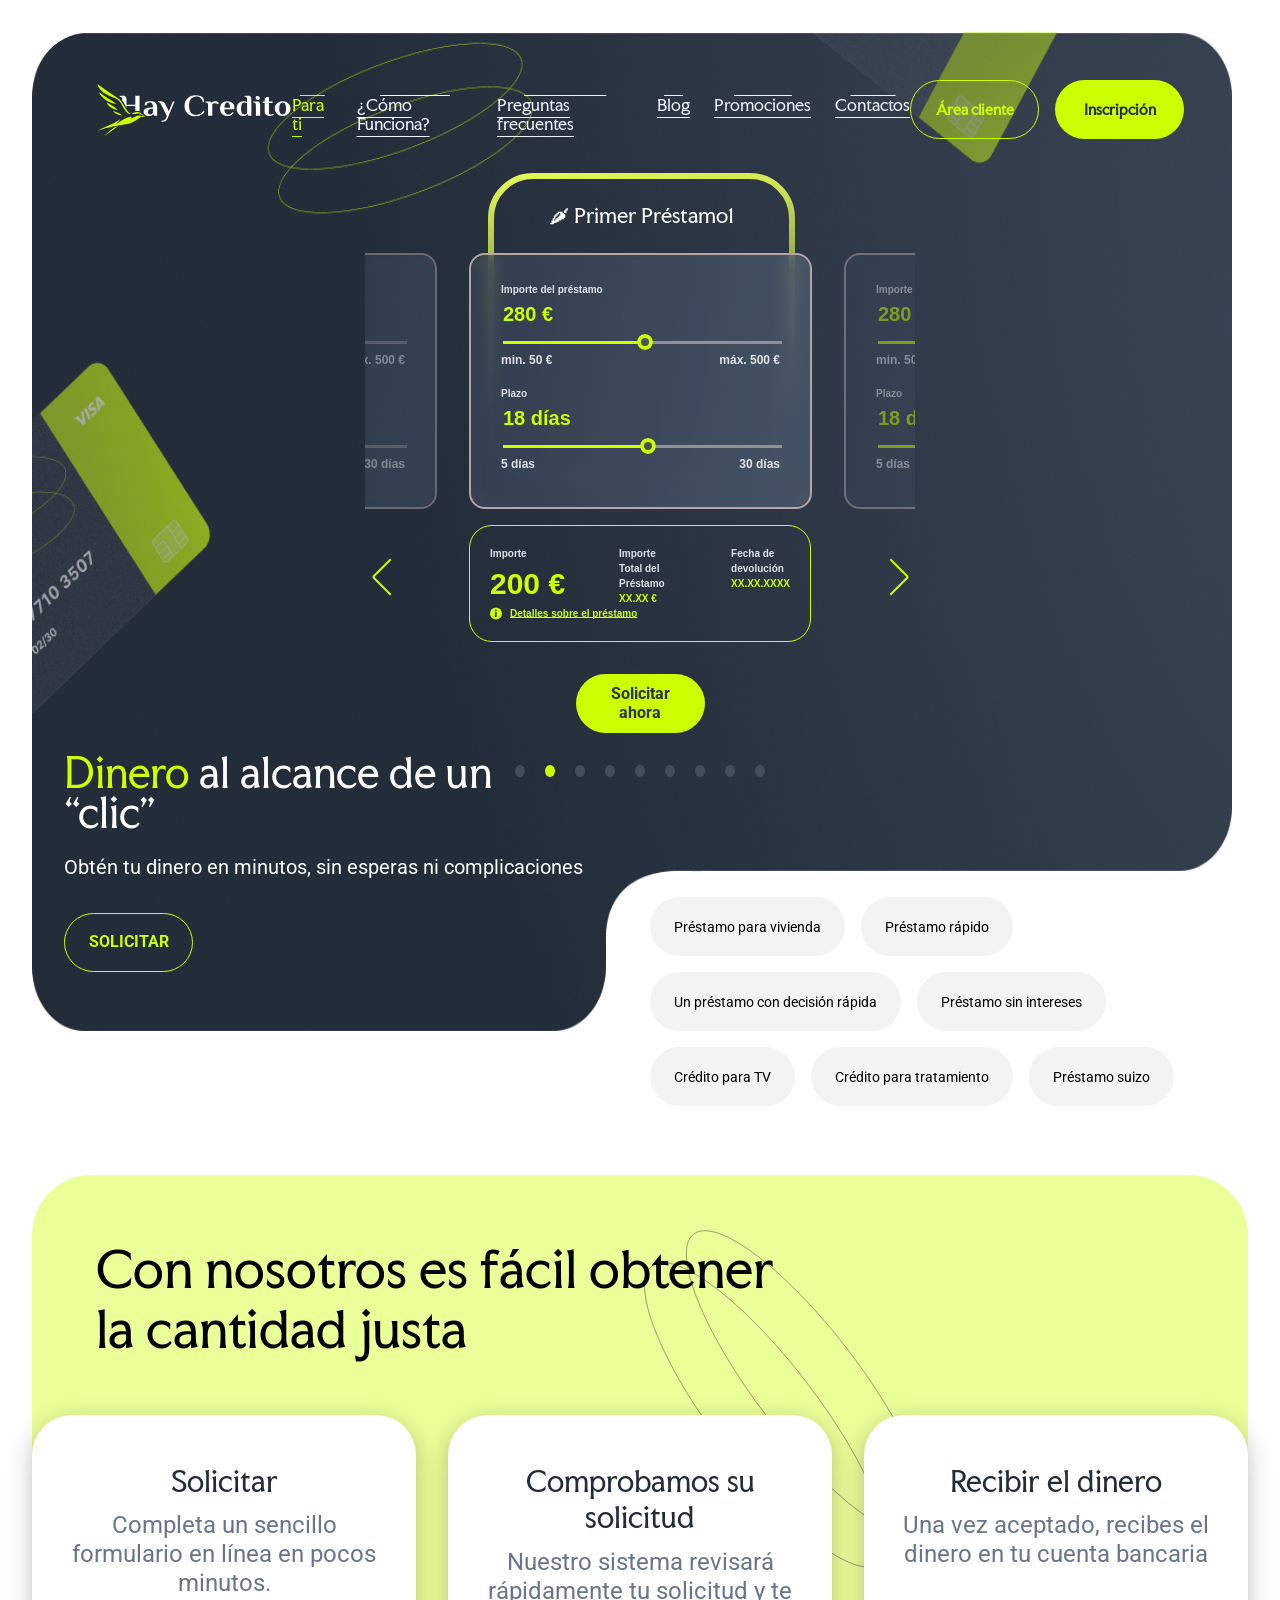
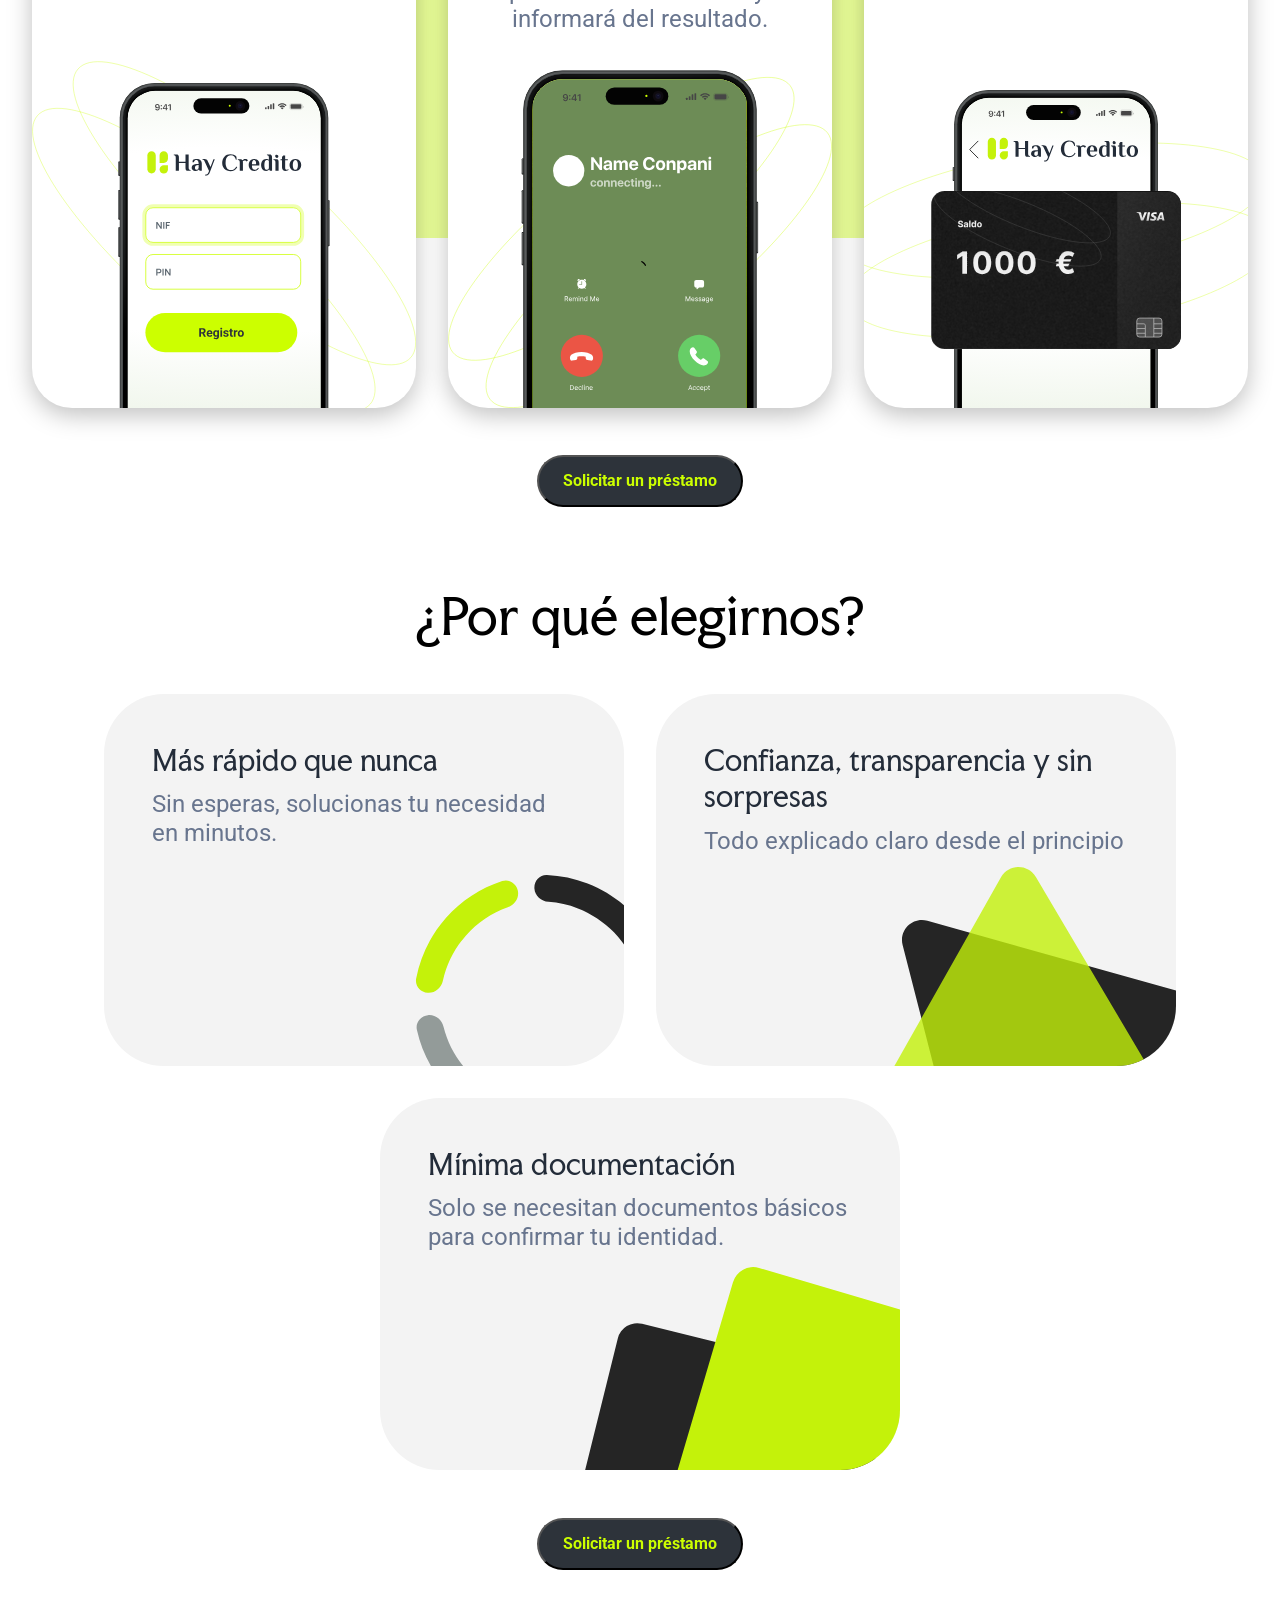
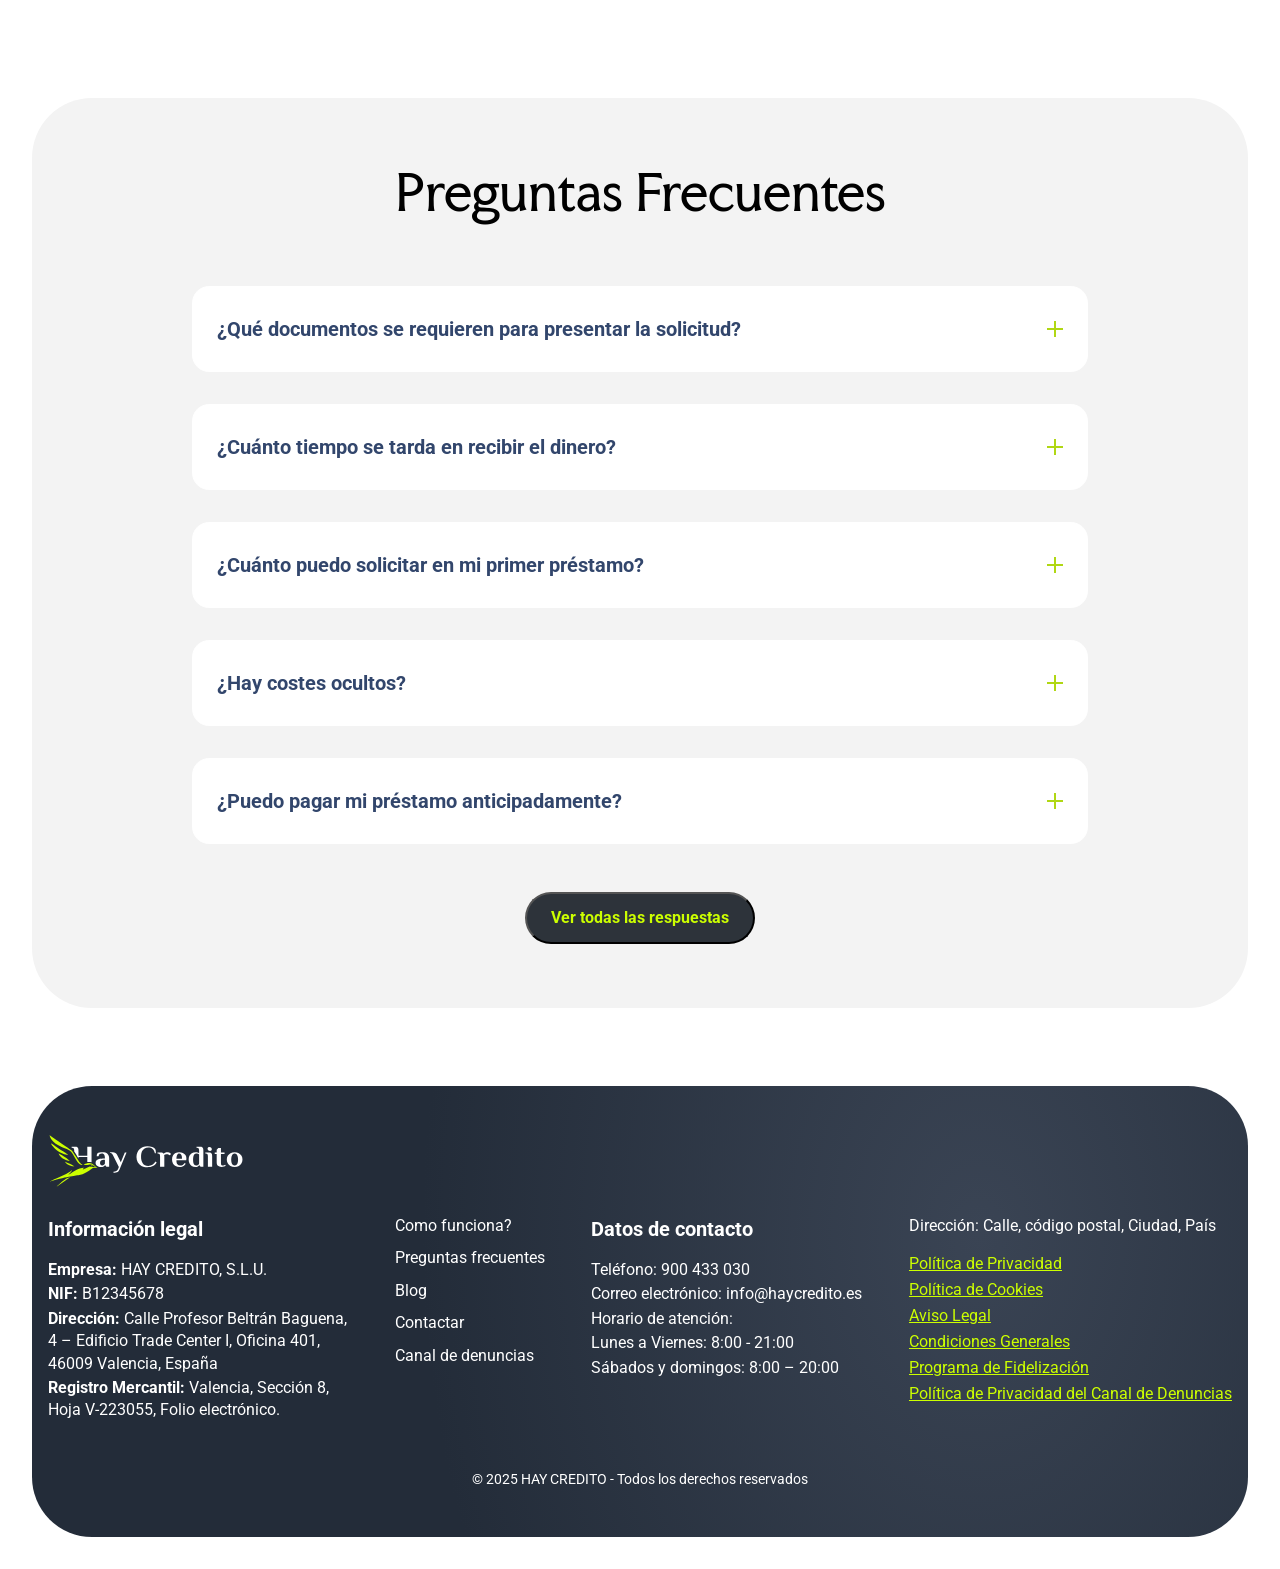
==== commit 907c927e: "changes" ====
--- a/haycredito/index.html
+++ b/haycredito/index.html
@@ -41,6 +41,63 @@
         </div>
     </div>
 </div>
+<div class="modal giveaway-modal hide">
+    <div class="wrapper">
+        <div class="left-side">
+            <div class="left-side-wrapper">
+                <h3>¡Gana unos <span class="green-text">Apple AirPods Pro 2</span>
+                    con tu primer préstamo!</h3>
+                <div class="time-left-wrapper">
+                    <div class="time">
+                        <div class="value">37</div>
+                        <div class="text">Días</div>
+                    </div>
+                    <div class="separator">:</div>
+                    <div class="time">
+                        <div class="value">00</div>
+                        <div class="text">Horas</div>
+                    </div>
+                    <div class="separator">:</div>
+                    <div class="time">
+                        <div class="value">00</div>
+                        <div class="text">Minutos</div>
+                    </div>
+                    <div class="separator">:</div>
+                    <div class="time">
+                        <div class="value">00</div>
+                        <div class="text">Segundo</div>
+                    </div>
+                </div>
+            </div>
+            <div class="text placement-down">Si lo solicitas <span class="green-text">del 1 al 7 de junio</span> , 
+                podrás participar en el sorteo de unos <span class="green-text">Apple AirPods Pro 2</span>
+                ¡Empieza ahora mismo y gana!</div>
+        </div>
+        <div class="right-side">
+            <h3>Déjanos tus datos y recibe un código con un 99% de descuento en tu préstamo.</h3>
+            <div class="inputs-wrapper">
+                <input placeholder="Correo electrónico" id="email-giveaway-modal-input" type="text">
+                <input placeholder="Nombre" id="name-giveaway-modal-input" type="text">
+                <input placeholder="Número de teléfono" id="phone-number-giveaway-modal-input" type="text">
+            </div>
+            <div class="checkbox-wrapper">
+                <label class="checkbox-container">
+                    <input type="checkbox">
+                    <span class="checkmark"></span>
+                </label>
+                <span class="agreement-text">He leído y acepto los <a href="#">Bases Legales del Sorteo</a> </span>
+            </div>
+            <div class="checkbox-wrapper">
+                <label class="checkbox-container">
+                    <input type="checkbox">
+                    <span class="checkmark"></span>
+                </label>
+                <span class="agreement-text">He leído y acepto la <a href="#">Política de Privacidad</a> de HAY CREDITO</span>
+            </div>
+            <button class="btn">Convertirse en miembro</button>
+        </div>
+    </div>
+</div>
 <div class="backdrop hide"></div>
 
 <div class="form-bg-container">
@@ -63,7 +120,10 @@
                     </ul>
                 </nav>
 
-                <button class="btn">Área cliente</button>
+                <div class="btns-wrapper">
+                    <button class="btn">Área cliente</button>
+                    <button class="btn btn-green">Inscripción</button>
+                </div>
 
                 <div class="header-menu-btn">
                     <button class="lines-button x">
@@ -603,8 +663,17 @@
 
 <footer>
     <div class="container">
+        <img src="img/logo.svg" alt="logo" class="logo">
         <div class="wrapper">
-            <img src="img/logo.svg" alt="logo" class="logo">
+            <div class="legal-info">
+                <h4>Información legal</h4>
+                <ul class="contacts-list legal-list">
+                    <li class="footer-text"><span class="fw-700">Empresa:</span> HAY CREDITO, S.L.U.</li>
+                    <li class="footer-text"><span class="fw-700">NIF:</span> B12345678</li>
+                    <li class="footer-text"><span class="fw-700">Dirección:</span>  Calle Profesor Beltrán Baguena, 4 – Edificio Trade Center I, Oficina 401, 46009 Valencia, España</li>
+                    <li class="footer-text"><span class="fw-700">Registro Mercantil:</span>  Valencia, Sección 8, Hoja V-223055, Folio electrónico.</li>
+                </ul>
+            </div>
             <nav>
                 <ul class="nav-list">
                     <li><a class="footer-text" href="how-it-works.html">Como funciona?</a></li>
@@ -617,11 +686,11 @@
             <div class="contacts">
                 <h4>Datos de contacto</h4>
                 <ul class="contacts-list">
-                    <li class="footer-text">Teléfono: ххххх ххх</li>
-                    <li class="footer-text">Correo electrónico: info@poshta.es</li>
-                    <li class="footer-text">Horario:</li>
-                    <li class="footer-text">Lunes a viernes: 8:00 - 19:00</li>
-                    <li class="footer-text">Sábado: 8:00 - 15:00</li>
+                    <li class="footer-text">Teléfono: 900 433 030</li>
+                    <li class="footer-text">Correo electrónico: info@haycredito.es</li>
+                    <li class="footer-text">Horario de atención:</li>
+                    <li class="footer-text">Lunes a Viernes: 8:00 - 21:00</li>
+                    <li class="footer-text">Sábados y domingos: 8:00 – 20:00</li>
                 </ul>
             </div>
             <div class="details">
@@ -631,15 +700,14 @@
                     <li><a href="#">Política de Privacidad</a></li>
                     <li><a href="#">Política de Cookies</a></li>
                     <li><a href="#">Aviso Legal</a></li>
-                    <li><a href="#">Términos y Condiciones</a></li>
-                    <li><a href="#">Сódigo Ético</a></li>
-                    <li><a href="#">Formulario de desistimiento</a></li>
-                    <li><a href="#">Canal de denuncias</a></li>
+                    <li><a href="#">Condiciones Generales</a></li>
+                    <li><a href="#">Programa de Fidelización</a></li>
+                    <li><a href="#">Política de Privacidad del Canal de Denuncias</a></li>
                 </ul>
             </div>
         </div>
 
-        <div class="all-rights">© 2024 - Todos los derechos reservados.</div>
+        <div class="all-rights">© 2025 HAY CREDITO - Todos los derechos reservados</div>
     </div>
 </footer>
 
--- a/haycredito/css/style.css
+++ b/haycredito/css/style.css
@@ -7,12 +7,6 @@
     font-family: "Roboto", sans-serif;
     font-size: 18px;
     background: #FFFFFF;
-    webkit-touch-callout: none;
-    -webkit-user-select: none;
-    -khtml-user-select: none;
-    -moz-user-select: none;
-    -ms-user-select: none;
-    user-select: none;
 }
 
 h1 {
@@ -74,6 +68,11 @@
     display: flex;
     justify-content: space-between;
     align-items: flex-start;
+    margin-top: 24px;
+}
+
+footer .contacts-list.legal-list {
+    max-width: 300px;
 }
 
 .footer-text {
@@ -290,7 +289,10 @@
     align-items: center;
     justify-content: space-between;
 }
-
+header .btns-wrapper {
+    display: flex;
+    gap: 16px;
+}
 header .btn {
     margin: 0 !important;
     background: transparent;
@@ -306,7 +308,11 @@
     text-decoration-skip-ink: none;
     text-transform: initial !important;
 }
-
+header .btn.btn-green {
+    background: #CCFF00 !important;
+    border: none !important;
+    color: #232C39 !important;
+}
 header .logo {
     cursor: pointer;
 }
@@ -504,7 +510,7 @@
 }
 
 section.why-we.its-easy-section ul {
-    gap: 28px;
+    gap: 24px;
 }
 
 section.why-we ul li {
@@ -584,6 +590,10 @@
 
 section.easy-to-get .wrapper .btn {
     margin: 0 !important;
+    position: absolute;
+    left: 50%;
+    transform: translateX(-50%);
+    top: 912px;
 }
 
 ul.easy-to-get {
@@ -611,6 +621,14 @@
     overflow: hidden;
 }
 
+ul.easy-to-get li.upper-img {
+    flex-direction: column-reverse;
+}
+
+ul.easy-to-get li.upper-img img {
+    transform: rotate(180deg);
+}
+
 ul.easy-to-get li .name {
     font-family: Faculty Glyphic, sans-serif;
     font-size: 28px;
@@ -658,6 +676,13 @@
 section.form-bg-screen {
 
     padding: 48px 64px !important;
+}
+
+section.form-bg-screen.first-screen {
+    background: url("../img/first-screen-bg-1920.png");
+    background-repeat: no-repeat !important;
+    background-size: 96vw 1000px;
+    margin-bottom: 0 !important;
 }
 
 section.form-bg-screen header {
@@ -754,6 +779,7 @@
     background-repeat: no-repeat;
     background-position: 123px 2px;
     padding-top: 32px;
+    margin-bottom: 100px;
 }
 
 .calculator .calc-name {
@@ -874,7 +900,6 @@
 .calc-wrapper .calc-details ul {
     display: flex;
     gap: 12px;
-    margin-bottom: 16px;
     justify-content: space-between;
 }
 
@@ -926,6 +951,7 @@
     appearance: none;
     cursor: pointer;
     width: 100%;
+    background: transparent;
 }
 
 input[type=range]:focus {
@@ -1051,7 +1077,7 @@
 section.contacts ul.contact-list > li {
     max-width: 400px;
     width: 100%;
-    min-height: 377px;
+    min-height: 428px;
     border-radius: 60px;
     background: #414E62;
     padding: 32px;
@@ -1127,9 +1153,10 @@
 section.form-bg-screen {
     background: radial-gradient(38.86% 173% at 77.88% 32.89%, #3A4454 0%, #232C39 100%); /* warning: gradient uses a rotation that is not supported by CSS and may not behave as expected */;
     width: 100%; /* Make the section span the full width */
-    margin: 0 0 150px 0 !important;
+    margin: 0 !important;
+    margin-bottom: 200px !important;
     position: relative;
-    padding-bottom: 100px !important;
+    padding-bottom: 147px !important;
 }
 
 
@@ -1475,10 +1502,13 @@
     display: flex;
     flex-direction: column;
     gap: 24px;
+    min-height: 537px;
 }
 
 section.blog-list ul li img {
     max-width: 375px;
+    height: 353px;
+    object-fit: cover;
 }
 
 section.blog-list ul li .date {
@@ -1613,6 +1643,7 @@
     display: flex;
     justify-content: center;
     align-items: center;
+    scrollbar-width: none;
 }
 
 .swiper-slide {
@@ -1672,7 +1703,7 @@
     flex-wrap: wrap;
     max-width: 60vw;
     right: -1vw;
-    bottom: 40px;
+    bottom: 51px;
 }
 
 ul.key-words-list li {
@@ -1874,4 +1905,1050 @@
     color: #2D333A;
     margin: 0 !important;
     margin-bottom: 160px !important;
+}
+
+
+section.violations .more {
+    position: relative;
+    max-width: 16px;
+    width: 100%;
+    height: 16px;
+    cursor: pointer;
+}
+
+section.violations .more.active:before {
+    transform: translatey(-50%) rotate(-90deg);
+    opacity: 0;
+}
+
+section.violations .more.active:after {
+    transform: translatey(-50%) rotate(0);
+}
+
+section.violations .more:before, .more:after {
+    content: "";
+    display: block;
+    background-color: #A3A3A3;
+    position: absolute;
+    top: 50%;
+    left: 0;
+    transition: 0.35s;
+    width: 100%;
+    height: 2px;
+}
+
+section.violations .more:before {
+    transform: translatey(-50%);
+}
+
+section.violations .more:after {
+    transform: translatey(-50%) rotate(90deg);
+}
+
+section.violations {
+    padding-top: 220px !important;
+    display: flex;
+    gap: 232px;
+    position: relative;
+    background: url("../img/violations-bg.svg") no-repeat right top;
+    background-position-y: 60px;
+}
+
+section.violations .violations-channel {
+    max-width: 930px;
+    width: 100%;
+    background: #EAFF98;
+    border-radius: 60px;
+    padding: 64px 90px 124px 90px;
+}
+
+section.violations .violations-channel ul {
+    display: flex;
+    flex-direction: column;
+    justify-content: center;
+    align-items: center;
+    gap: 32px;
+    margin-top: 32px;
+}
+
+section.violations .violations-channel ul li {
+    max-width: 750px;
+    width: 100%;
+    background: #FFFFFF;
+    padding: 32px 24px;
+    border-radius: 24px;
+}
+
+section.violations .violations-channel ul li .name {
+    font-family: Roboto, sans-serif;
+    font-size: 20px;
+    font-weight: 700;
+    line-height: 20px;
+    text-align: left;
+    text-underline-position: from-font;
+    text-decoration-skip-ink: none;
+    color: #32466C;
+}
+
+section.violations .violations-channel ul li .wrapper {
+    display: flex;
+    justify-content: space-between;
+    align-items: center;
+    cursor: pointer;
+    gap: 16px;
+}
+
+section.violations .violations-channel ul li .show-more {
+    font-family: Roboto, sans-serif;
+    font-size: 18px;
+    font-weight: 400;
+    line-height: 18px;
+    text-align: left;
+    text-underline-position: from-font;
+    text-decoration-skip-ink: none;
+    color: #68758E;
+    margin-top: 24px;
+}
+
+section.violations .violations-channel ul li .show-more ul {
+    gap: 4px;
+    list-style-type: disc;
+    padding-left: 32px;
+}
+
+section.violations .violations-channel ul li .show-more ul li {
+    margin: 0 !important;
+    padding: 0 !important;
+}
+
+section.violations .user-info {
+    width: 430px;
+    margin-top: 200px;
+}
+
+section.violations .user-info > .text {
+    font-family: Faculty Glyphic, sans-serif;
+    font-size: 28px;
+    font-weight: 400;
+    line-height: 33.6px;
+    text-align: center;
+    text-underline-position: from-font;
+    text-decoration-skip-ink: none;
+    color: #232C39;
+    margin-bottom: 32px;
+}
+
+section.violations .user-info .btns-wrapper {
+    margin-bottom: 32px;
+    display: flex;
+    gap: 16px;
+    align-items: center;
+    justify-content: center;
+}
+
+section.violations .user-info .btns-wrapper .btn {
+    margin: 0 !important;
+    width: 210px;
+    height: 64px;
+    background: transparent;
+    font-family: Roboto, sans-serif;
+    font-size: 14px;
+    font-weight: 400;
+    line-height: 16.41px;
+    text-align: center;
+    text-underline-position: from-font;
+    text-decoration-skip-ink: none;
+    color: #232C39;
+    display: flex;
+    align-items: center;
+    justify-content: center;
+    border: 1px solid #2D333A;
+    gap: 8px;
+    transition: .1s all linear;
+}
+
+section.violations .user-info .btns-wrapper .btn:hover {
+    transform: scale(1.005);
+}
+
+section.violations .user-info .btns-wrapper .btn svg {
+    display: none;
+}
+
+section.violations .user-info .btns-wrapper .btn.active {
+    background: #232C39;
+    border: 1px solid #2D333A;
+    color: #CCFF00;
+}
+
+section.violations .user-info .btns-wrapper .btn.active svg {
+    display: block;
+}
+
+section.violations .user-info .inputs-wrapper {
+    display: flex;
+    flex-direction: column;
+    gap: 16px;
+    align-items: center;
+    justify-content: center;
+}
+
+section.violations .user-info .inputs-wrapper input {
+    max-width: 430px;
+    width: 100%;
+    background: #F3F3F3;
+    padding: 12px 12px 12px 16px;
+    border-radius: 32px;
+    height: 60px;
+
+    font-family: Roboto, sans-serif;
+    font-size: 16px;
+    font-weight: 400;
+    line-height: 22.4px;
+    text-align: left;
+    text-underline-position: from-font;
+    text-decoration-skip-ink: none;
+    color: #000000;
+    border: none;
+}
+
+section.violations .user-info .inputs-wrapper input::placeholder {
+    font-family: Roboto, sans-serif;
+    font-size: 16px;
+    font-weight: 400;
+    line-height: 22.4px;
+    text-align: left;
+    text-underline-position: from-font;
+    text-decoration-skip-ink: none;
+    color: #68758E;
+}
+
+section.violations .user-info .btn.next {
+    max-width: 430px;
+    width: 100%;
+    height: 59px;
+    margin: 24px auto 0 auto !important;
+}
+
+select {
+    max-width: 430px;
+    width: 100%;
+    padding: 12px 12px 12px 16px;
+    border-radius: 32px;
+    height: 60px;
+    border: none;
+    -webkit-appearance: none;
+    -moz-appearance: none;
+    appearance: none;
+    background: url("../img/select-arrow.svg") no-repeat right center, #F3F3F3;
+    background-position-x: 390px;
+
+
+    font-family: Roboto, sans-serif;
+    font-size: 16px;
+    font-weight: 400;
+    line-height: 22.4px;
+    text-align: left;
+    text-underline-position: from-font;
+    text-decoration-skip-ink: none;
+    color: #68758E;
+}
+
+select.selected {
+    color: #000000;
+}
+
+select option {
+    max-width: 430px;
+    width: 100%;
+    padding: 12px 12px 12px 16px;
+    border-radius: 32px;
+
+    font-family: Roboto, sans-serif;
+    font-size: 16px;
+    font-weight: 400;
+    line-height: 22.4px;
+    text-align: left;
+    text-underline-position: from-font;
+    text-decoration-skip-ink: none;
+    color: #000000;
+}
+
+option[value=""][disabled] {
+    display: none;
+}
+
+.checkbox-wrapper {
+    display: flex;
+    align-items: flex-start;
+    gap: 4px;
+    margin-top: 24px;
+}
+
+.checkbox-container {
+    display: inline-block;
+    position: relative !important;
+    padding-left: 30px;
+    margin-bottom: 10px;
+}
+
+.checkmark {
+    position: absolute;
+    left: 6px;
+    top: 3px;
+    width: 20px;
+    height: 20px;
+    border-radius: 2px;
+    border: 1px solid #4F5D6D;
+    background-color: transparent;
+    transition: border-color 0.3s ease-in-out;
+    z-index: 1;
+}
+
+
+input[type="checkbox"]:checked ~ .checkmark {
+    background: #2E353F;
+    border: none;
+}
+
+.checkmark:after {
+    content: "";
+    position: absolute;
+    display: none;
+}
+
+.checkbox-wrapper input[type="checkbox"]:checked ~ .checkmark:after {
+    display: block;
+}
+
+.checkbox-wrapper .checkmark:after {
+    left: 7.5px;
+    top: 2px;
+    width: 6px;
+    height: 13px;
+    border: solid white;
+    border-width: 0 2px 2px 0;
+    transform: rotate(45deg);
+}
+
+.checkbox-wrapper input[type=checkbox] {
+    width: 20px;
+    height: 20px;
+    border-radius: 2px;
+    border: 2px solid #4F5D6D;
+}
+
+.checkbox-wrapper input[type="checkbox"] {
+    opacity: 0;
+    position: absolute;
+    cursor: pointer;
+    z-index: 2;
+}
+
+section.violations .checkbox-wrapper .text {
+    font-family: Roboto, sans-serif;
+    font-size: 16px;
+    font-weight: 400;
+    line-height: 19.2px;
+    text-align: left;
+    text-underline-position: from-font;
+    text-decoration-skip-ink: none;
+    color: #68758E;
+}
+
+section.violations .submit-btns-wrapper {
+    display: flex;
+    gap: 16px;
+    margin-top: 24px;
+}
+
+section.violations .submit-btns-wrapper .btn {
+    max-width: 203px;
+    width: 100%;
+    height: 59px;
+    background: #2D333A;
+    font-family: Roboto;
+    font-size: 16px;
+    font-weight: 700;
+    line-height: 18.75px;
+    text-align: center;
+    text-underline-position: from-font;
+    text-decoration-skip-ink: none;
+    color: #CCFF00;
+    margin: 0 !important;
+
+}
+
+section.violations .submit-btns-wrapper .btn.transparent {
+    background: transparent;
+    border: 0.75px solid #7B7E8C;
+    color: #7B7E8C;
+}
+
+section.violations .user-info .inputs-wrapper .file-upload {
+    max-width: 430px;
+    width: 100%;
+    height: 123px;
+    border: 1px dashed #000000;
+    cursor: pointer;
+    background: #F3F3F3;
+    border-radius: 24px;
+    padding: 10px;
+}
+
+section.violations .user-info .inputs-wrapper .file-upload label > span {
+    display: flex;
+    justify-content: center;
+    flex-direction: column;
+    align-items: center;
+    gap: 8px;
+    cursor: pointer;
+
+}
+
+section.violations .user-info .inputs-wrapper .file-upload .text {
+    font-family: Roboto, sans-serif;
+    font-size: 16px;
+    font-weight: 400;
+    line-height: 19.2px;
+    text-align: center;
+    text-underline-position: from-font;
+    text-decoration-skip-ink: none;
+    color: #232C39;
+    margin-bottom: 0;
+}
+
+section.violations .user-info .inputs-wrapper .file-upload .underline-text {
+    font-family: Roboto, sans-serif;
+    font-size: 14px;
+    font-weight: 400;
+    line-height: 19.6px;
+    text-align: center;
+    text-decoration-line: underline;
+    text-decoration-style: solid;
+    text-underline-position: from-font;
+    text-decoration-skip-ink: none;
+    color: #68758E;
+}
+
+section.violations .user-info .inputs-wrapper input[type=file] {
+    display: none;
+}
+
+.background-btn-wrapper {
+    position: absolute;
+    right: 60px;
+}
+
+.background-btn-wrapper .btn {
+    max-width: initial;
+    width: 244px;
+    font-family: Roboto, sans-serif;
+    font-size: 16px;
+    font-weight: 700;
+    line-height: 18.75px;
+    text-align: center;
+    text-underline-position: from-font;
+    text-decoration-skip-ink: none;
+    height: 59px;
+}
+
+.tracking-code-modal {
+    z-index: 25;
+    position: absolute;
+    top: 15%;
+    left: 50%;
+    transform: translateX(-50%);
+    width: 409px;
+    padding: 32px;
+    border-radius: 24px;
+    background: #FFFFFF;
+    display: flex;
+    flex-direction: column;
+    gap: 12px;
+}
+
+.tracking-code-modal .wrapper {
+    display: flex;
+    justify-content: space-between;
+    gap: 16px;
+    align-items: flex-start;
+}
+
+.tracking-code-modal button {
+    cursor: pointer;
+    background: transparent;
+    border: none;
+}
+
+.tracking-code-modal .name {
+    font-family: Faculty Glyphic, sans-serif;
+    font-size: 24px;
+    font-weight: 400;
+    line-height: 28.8px;
+    text-align: left;
+    text-underline-position: from-font;
+    text-decoration-skip-ink: none;
+    color: #232C39;
+}
+
+.tracking-code-modal .code {
+    font-family: Roboto, sans-serif;
+    font-size: 28px;
+    font-weight: 700;
+    line-height: 33.6px;
+    text-align: left;
+    text-underline-position: from-font;
+    text-decoration-skip-ink: none;
+    color: #232C39;
+}
+
+.tracking-code-modal .text {
+    font-family: Roboto, sans-serif;
+    font-size: 16px;
+    font-weight: 400;
+    line-height: 19.2px;
+    text-align: left;
+    text-underline-position: from-font;
+    text-decoration-skip-ink: none;
+    color: #68758E;
+}
+
+.tracking-code-modal .btn {
+    margin: 0;
+    margin-top: 16px;
+    max-width: 345px;
+    width: 100%;
+    height: 59px;
+    background: #2D333A;
+    font-family: Roboto, sans-serif;
+    font-size: 16px;
+    font-weight: 700;
+    line-height: 18.75px;
+    text-align: center;
+    text-underline-position: from-font;
+    text-decoration-skip-ink: none;
+    color: #CCFF00;
+}
+
+section.tracking-code-page {
+    margin-top: 230px !important;
+    padding-bottom: 0 !important;
+    background: url("../img/tracking-code-page-bg.png") no-repeat center center, #EAFF98;
+    min-height: 721px;
+}
+
+section.tracking-code-page.add-border {
+    border: 1px solid #232C39;
+}
+
+section.tracking-code-page h2 {
+    text-align: center;
+    padding-inline: 32px;
+}
+
+section.tracking-code-page .wrapper {
+    max-width: 750px;
+    width: 100%;
+    height: 60px;
+    display: flex;
+    justify-content: space-between;
+    margin: 48px auto 0 auto;
+    position: relative;
+}
+
+section.tracking-code-page .wrapper button {
+    border: none;
+    background: transparent;
+    position: absolute;
+    right: 0;
+    cursor: pointer;
+    top: 3px;
+}
+
+section.tracking-code-page input[type=text] {
+    max-width: 750px;
+    width: 100%;
+    height: 60px;
+    background: #FFFFFF;
+    font-family: Roboto, sans-serif;
+    font-size: 18px;
+    font-weight: 400;
+    line-height: 22.4px;
+    text-align: left;
+    text-underline-position: from-font;
+    text-decoration-skip-ink: none;
+    color: #000000;
+    border: none;
+    border-radius: 32px;
+    padding: 14px 12px 14px 16px;
+}
+
+section.tracking-code-page input[type=text]::placeholder {
+    font-family: Roboto, sans-serif;
+    font-size: 18px;
+    font-weight: 400;
+    line-height: 22.4px;
+    text-align: left;
+    text-underline-position: from-font;
+    text-decoration-skip-ink: none;
+    color: #68758E;
+}
+
+section.tracking-code-page .violation-chat {
+    padding: 64px;
+    width: 100%;
+    background: #FFFFFF;
+    border-top: 1px solid #232C39;
+    border-radius: 0 0 60px 60px;
+    margin-top: 48px;
+    display: flex;
+    justify-content: center;
+}
+
+section.tracking-code-page .violation-chat .content-wrapper {
+    max-width: 750px;
+    width: 100%;
+}
+
+section.tracking-code-page .violation-chat .chat-info {
+    display: flex;
+    align-items: center;
+    gap: 12px;
+    margin-bottom: 16px;
+}
+
+section.tracking-code-page .violation-chat .chat-support-info.chat-info {
+    justify-content: flex-end;
+}
+
+section.tracking-code-page .violation-chat .chat-info .text {
+    font-family: Faculty Glyphic, sans-serif;
+    font-size: 20px;
+    font-weight: 400;
+    line-height: 24px;
+    text-align: center;
+    text-underline-position: from-font;
+    text-decoration-skip-ink: none;
+    color: #232C39;
+}
+
+section.tracking-code-page .violation-chat .chat-text-field {
+    padding: 14px 12px 14px 16px;
+    width: 100%;
+    border-radius: 32px;
+    font-family: Roboto, sans-serif;
+    font-size: 16px;
+    font-weight: 400;
+    line-height: 22.4px;
+    text-align: left;
+    text-underline-position: from-font;
+    text-decoration-skip-ink: none;
+    margin-bottom: 24px;
+}
+
+section.tracking-code-page .violation-chat .chat-user-text.chat-text-field {
+    color: #68758E;
+    background: #F3F3F3;
+}
+
+section.tracking-code-page .violation-chat .chat-support-text.chat-text-field {
+    color: #2D333A;
+    background: #F4FFC6;
+}
+
+section.tracking-code-page textarea {
+    width: 100%;
+    min-width: 750px;
+    max-width: 750px;
+    padding: 14px 12px 44px 16px;
+    border-radius: 32px;
+    background: #FFFFFF;
+    border-top: 1px solid #232C39;
+    font-family: Roboto, sans-serif;
+    font-size: 16px;
+    font-weight: 400;
+    line-height: 22.4px;
+    text-align: left;
+    text-underline-position: from-font;
+    text-decoration-skip-ink: none;
+    color: #232C39;
+    height: 124px;
+    position: relative;
+    bottom: -36px;
+}
+
+section.tracking-code-page textarea::placeholder {
+    font-family: Roboto, sans-serif;
+    font-size: 16px;
+    font-weight: 400;
+    line-height: 22.4px;
+    text-align: left;
+    text-underline-position: from-font;
+    text-decoration-skip-ink: none;
+    color: #68758E;
+}
+
+section.tracking-code-page .textarea-wrapper {
+    border: 1px solid #2D333A;
+    border-radius: 32px;
+    position: relative;
+    width: 100%;
+}
+
+section.tracking-code-page .textarea-wrapper .chat-status {
+    font-family: Roboto, sans-serif;
+    font-size: 16px;
+    font-weight: 400;
+    line-height: 18.75px;
+    text-align: center;
+    text-underline-position: from-font;
+    text-decoration-skip-ink: none;
+    color: #232C39;
+    margin-top: 16px;
+    margin-bottom: -19px;
+}
+
+section.tracking-code-page .textarea-wrapper .action-btns-wrapper {
+    max-width: 750px;
+    width: 100%;
+    padding-inline: 14px;
+    display: flex;
+    justify-content: space-between;
+    align-items: center;
+    position: relative;
+    bottom: 12px;
+}
+
+section.tracking-code-page .textarea-wrapper .action-btns-wrapper button {
+    border: none;
+    background: transparent;
+    width: 32px;
+    cursor: pointer;
+    height: 32px;
+    position: relative;
+    left: -7px;
+}
+
+section.tracking-code-page .textarea-wrapper .action-btns-wrapper button img {
+    width: 32px;
+    height: 32px;
+}
+
+
+section.tracking-code-page .textarea-wrapper .action-btns-wrapper input[type=file] {
+    display: none;
+}
+
+section.tracking-code-page .textarea-wrapper .action-btns-wrapper .file-upload {
+    cursor: pointer;
+}
+
+section.tracking-code-page .textarea-wrapper .action-btns-wrapper .file-upload label > span {
+    cursor: pointer;
+    width: 24px;
+    height: 24px;
+    position: relative;
+}
+
+section.tracking-code-page .textarea-wrapper .action-btns-wrapper .file-upload label > span svg {
+    position: relative;
+    bottom: -3px;
+}
+
+span.fw-700 {
+    font-weight: 700 !important;
+}
+
+span.green-text {
+    color: #CCFF00;
+}
+
+.modal {
+    position: fixed;
+    transform: translateX(-50%);
+    left: 50%;
+    top: 20%;
+    z-index: 20;
+}
+
+.modal.plug-modal {
+    position: inherit;
+    transform: translateX(0);
+    margin: 32px auto;
+}
+
+.giveaway-modal {
+    width: 927px;
+    height: 582px;
+    border-radius: 24px;
+}
+
+.giveaway-modal img {
+    position: absolute;
+}
+
+.giveaway-modal .wrapper {
+    display: flex;
+    position: relative;
+    height: 100%;
+    background: radial-gradient(30.68% 37.07% at 56.34% 50%, #3A4454 0%, #2E353F 100%);
+    border-radius: 32px;
+}
+
+.giveaway-modal .wrapper .left-side {
+    padding: 32px;
+    height: 100%;
+    max-width: 474px;
+    border-radius: 24px 0 0 24px;
+    background: url("../img/airpods-img.png");
+    background-position: -8px 51px;
+    background-repeat: no-repeat;
+    display: flex;
+    flex-direction: column;
+    justify-content: space-between;
+}
+
+.giveaway-modal .wrapper .left-side img {
+    left: 0;
+    top: 64px;
+    width: 464px;
+}
+
+.giveaway-modal .wrapper .right-side {
+    padding: 32px;
+    height: 100%;
+    background: #FFFFFF;
+    border-radius: 0 24px 24px 0;
+
+}
+
+.giveaway-modal h3 {
+    font-family: Faculty Glyphic, sans-serif;
+    font-weight: 400;
+    font-size: 24px;
+    line-height: 120%;
+    letter-spacing: 0px;
+    color: #FFFFFF;
+}
+
+.giveaway-modal .right-side h3 {
+    color: #232C39;
+}
+
+.giveaway-modal .text {
+    font-family: Roboto, sans-serif;
+    font-weight: 400;
+    font-size: 16px;
+    line-height: 120%;
+    letter-spacing: 0%;
+    vertical-align: middle;
+    color: #F3F3F3;
+}
+
+.giveaway-modal .text.placement-down {
+
+}
+
+.giveaway-modal .time-left-wrapper {
+    display: flex;
+    gap: 8px;
+    margin-top: 32px;
+    justify-content: center;
+}
+
+.giveaway-modal .time-left-wrapper .value {
+    font-family: Robot, sans-serif;
+    font-weight: 700;
+    font-size: 44px;
+    line-height: 100%;
+    letter-spacing: 0px;
+    text-align: center;
+    color: #CCFF00;
+}
+
+.giveaway-modal .time-left-wrapper .text {
+    font-family: Roboto, sans-serif;
+    font-weight: 400;
+    font-size: 16px;
+    line-height: 100%;
+    letter-spacing: 0px;
+    text-align: center;
+    color: #CCFF00;
+}
+
+.giveaway-modal .time-left-wrapper .separator {
+    color: #939B99;
+    font-size: 50px;
+}
+
+.giveaway-modal .inputs-wrapper {
+    display: flex;
+    flex-direction: column;
+    gap: 16px;
+    justify-content: center;
+    align-items: center;
+    width: 100%;
+    margin: 24px 0;
+}
+
+.giveaway-modal .btn {
+    margin-top: 24px;
+    max-width: 390px;
+    width: 100%;
+}
+
+.giveaway-modal .inputs-wrapper input {
+    max-width: 390px;
+    width: 100%;
+    height: 60px;
+    background: #F3F3F3;
+    border-radius: 32px;
+    padding: 14px 12px 14px 16px;
+    font-family: Roboto, sans-serif;
+    font-weight: 400;
+    font-size: 16px;
+    line-height: 140%;
+    letter-spacing: 0%;
+    vertical-align: middle;
+    color: #232C39;
+    border: none;
+}
+
+.giveaway-modal .inputs-wrapper input::placeholder {
+    font-family: Roboto, sans-serif;
+    font-weight: 400;
+    font-size: 16px;
+    line-height: 140%;
+    letter-spacing: 0%;
+    vertical-align: middle;
+    color: #68758E;
+}
+
+.checkbox-container {
+    display: inline-block;
+    position: relative;
+    padding-left: 35px;
+    margin-bottom: 10px;
+}
+
+.checkbox-container input[type="checkbox"] {
+    opacity: 0;
+    position: absolute;
+    cursor: pointer;
+}
+
+.checkbox-wrapper .agreement-text {
+    font-family: Roboto, sans-serif;
+    font-weight: 400;
+    font-size: 16px;
+    line-height: 120%;
+    letter-spacing: 0%;
+    text-decoration: none;
+    color: #939B99;
+}
+
+.checkbox-wrapper .agreement-text a {
+    font-family: Roboto, sans-serif;
+    font-weight: 400;
+    font-size: 16px;
+    line-height: 120%;
+    letter-spacing: 0%;
+    text-decoration-thickness: 0%;
+    color: #232C39;
+    text-decoration: underline;
+}
+
+.checkmark {
+    position: absolute;
+    top: 0;
+    left: 11px;
+    width: 20px;
+    height: 20px;
+    background-color: transparent;
+    border: 2px solid #8A8A8A;
+    border-radius: 5px;
+    transition: border-color 0.3s ease-in-out;
+}
+
+.checkbox-container input[type="checkbox"]:checked ~ .checkmark {
+    background-color: #232C39;
+    border-color: transparent;
+}
+
+.checkmark:after {
+    content: "";
+    position: absolute;
+    display: none;
+}
+
+.checkbox-container input[type="checkbox"]:checked ~ .checkmark:after {
+    display: block;
+}
+
+.checkbox-container .checkmark:after {
+    left: 7px;
+    top: 2px;
+    width: 7px;
+    height: 12px;
+    border: solid #CCFF00;
+    border-width: 0 2px 2px 0;
+    transform: rotate(45deg);
+}
+
+footer.plug-footer .wrapper {
+    justify-content: center;
+    gap: 64px;
+}
+
+section.plug {
+    padding-top: 100px !important;
+}
+
+section.plug h1 {
+    color: #232C39;
+    text-align: center;
+    font-size: 57px;
+    line-height: 85px;
+}
+
+section.plug .container > .text {
+    font-family: Roboto, sans-serif;
+    font-weight: 400;
+    font-size: 28px;
+    line-height: 100%;
+    letter-spacing: 0px;
+    text-align: center;
+    color: #68758E;
+    margin: 24px 0;
+}
+
+section.plug .plug-modal {
+    box-shadow: 0px 7px 24.5px 0px #00000040;
+}
+
+section.plug .plug-modal .check-img {
+    position: inherit;
+}
+
+section.plug .plug-modal #success {
+    display: flex;
+    flex-direction: column;
+    justify-content: center;
+    align-items: center;
+    gap: 24px;
+    height: 100%;
+}
+
+section.plug .plug-modal #success .text {
+    text-align: center;
+    color: #68758E;
+    opacity: .7;
+    max-width: 457px;
+}
+
+section.plug .plug-modal #success .text.black {
+    color: #68758E;
+    font-size: 16px;
+    opacity: 1;
 }
--- a/haycredito/css/media.css
+++ b/haycredito/css/media.css
@@ -1,3 +1,16 @@
+@media (min-width: 2559px) {
+    section.form-bg-screen.first-screen {
+        background: url("../img/first-screen-bg-2560.png");
+        background-size: 2490px 1000px;
+    }
+
+    ul.key-words-list {
+        max-width: 65vw;
+        right: 6vw;
+        bottom: 146px;
+    }
+}
+
 @media (max-width: 1820px) {
     section.blog-card-open .socials {
         right: 24vw;
@@ -10,7 +23,27 @@
     }
 }
 
-@media (max-width: 1680px) {
+@media (max-width: 1682px) {
+    section.violations {
+        gap: 48px;
+        justify-content: space-between;
+    }
+
+    section.form-bg-screen.first-screen {
+        background: url("../img/first-screen-bg-1680.png");
+        background-size: 1609px 950px;
+        padding-bottom: 98px !important;
+    }
+
+    section.first-screen > .wrapper {
+        max-width: 1320px;
+    }
+
+    ul.key-words-list {
+        right: -4vw;
+        max-width: 59vw;
+    }
+
     ul.best-blog-list {
         flex-direction: column;
         align-items: center;
@@ -33,6 +66,9 @@
 
 
 @media (max-width: 1600px) {
+    section.form-bg-screen.first-screen {
+        background-size: 1527px 950px;
+    }
 
     section.blog-card-open .socials {
         right: 18vw;
@@ -55,10 +91,69 @@
     }
 }
 
-@media (max-width: 1440px) {
+@media (max-width: 1442px) {
+    section.violations {
+        flex-direction: column-reverse;
+        align-items: center;
+        background: #FFFFFF;
+    }
+
+    section.violations .violations-detail {
+        order: 3;
+    }
+
+    section.violations .violations-channel {
+        order: 2;
+    }
+
+    .background-btn-wrapper .btn {
+        margin-top: 0;
+    }
+
+    .background-btn-wrapper {
+        position: initial;
+        order: 1;
+    }
+
+    section.violations .user-info {
+        margin-top: 0;
+    }
+
+    section.form-bg-screen.first-screen {
+        background: url("../img/first-screen-bg-1440.png");
+        background-size: 1369px 975px;
+        padding-bottom: 170px !important;
+    }
+
+    ul.key-words-list li {
+        font-size: 14px;
+    }
+
+    section.first-screen .text {
+        font-size: 20px;
+        line-height: 20px;
+        max-width: 525px;
+        text-align: left !important;
+    }
+
+    section.first-screen h1 {
+        font-size: 40px;
+        line-height: 40px;
+        max-width: 525px;
+        text-align: left !important;
+
+    }
+
+    section.first-screen .text-wrapper {
+        left: 32px;
+        bottom: 75px;
+        position: absolute;
+    }
+
     ul.key-words-list {
-        bottom: -30px;
-        right: -3vw;
+        bottom: 103px;
+        right: -32px;
+        max-width: 51vw;
     }
 
     .swiper-container {
@@ -83,9 +178,8 @@
     }
 
     section.first-screen .btn {
-        max-width: 345px;
+        max-width: 129px;
         width: 100%;
-        margin: 32px auto 0 auto !important;
     }
 
     .socials {
@@ -105,6 +199,16 @@
     section.blog-card-open .socials {
         right: 14vw;
     }
+
+    section.form-bg-screen.first-screen {
+        background-size: 1293px 1000px;
+    }
+
+    ul.key-words-list {
+        bottom: 5px;
+        right: -6px;
+        max-width: 48vw;
+    }
 }
 
 @media (max-width: 1300px) {
@@ -118,6 +222,24 @@
 }
 
 @media (max-width: 1280px) {
+    section.easy-to-get .wrapper .btn {
+        top: 880px;
+    }
+
+    section.blog-card-open .socials {
+        right: 14vw;
+    }
+
+    section.form-bg-screen.first-screen {
+        background-size: 1200px 1000px;
+    }
+
+    ul.key-words-list {
+        bottom: 5px;
+        right: 48px;
+        max-width: 43vw;
+    }
+
     section.blog-card-open .socials {
         right: 11vw;
     }
@@ -152,9 +274,6 @@
         margin-bottom: 0 !important;
     }
 
-    section.easy-to-get ul.easy-to-get li:nth-child(1) img {
-        max-width: 180px !important;
-    }
 
     section.why-we {
         margin-top: 0 !important;
@@ -189,6 +308,14 @@
         margin: 0 auto !important;
     }
 
+    section.how-it-works ul.easy-to-get li:nth-child(1) img {
+        max-width: 180px !important;
+    }
+
+    section.how-it-works ul.easy-to-get li {
+        height: 400px;
+    }
+
     ul.easy-to-get li {
         width: 274px;
         min-width: 274px;
@@ -196,19 +323,17 @@
         border-radius: 26px;
     }
 
+    section.how-it-works .easy-to-get li.upper-img img {
+        width: 100%;
+    }
+
     ul.easy-to-get li.upper-img img {
-        position: relative;
-        top: -75px;
-    }
-
-    ul.easy-to-get li.upper-img .name {
-        position: relative;
-        top: -75px;
-    }
-
-    ul.easy-to-get li.upper-img .text {
-        position: relative;
-        top: -75px;
+        width: 70%;
+    }
+
+    section.easy-to-get .wrapper .btn {
+        position: initial;
+        transform: translateX(0);
     }
 
     ul.easy-to-get li .name {
@@ -240,6 +365,10 @@
         gap: 32px;
     }
 
+    .footer-text {
+        text-align: center;
+    }
+
     footer .nav-list {
         align-items: center;
     }
@@ -274,18 +403,52 @@
 }
 
 @media (max-width: 1024px) {
+    section.blog-card-open .socials {
+        right: 14vw;
+    }
+
+    section.key-words-wrapper {
+        margin: 0 32px 0 32px !important;
+    }
+
+    section.form-bg-screen.first-screen {
+        background: url("../img/first-screen-bg-1024.png");
+        background-size: 93vw 1164px;
+        margin-bottom: 0 !important;
+        padding-bottom: 230px !important;
+    }
+
+    section.first-screen h1 {
+        font-size: 28px;
+        line-height: 28px;
+    }
+
+    section.first-screen .text {
+        font-size: 18px;
+        line-height: 21px;
+    }
+
+    ul.key-words-list {
+        bottom: 5px;
+        right: 48px;
+        max-width: 43vw;
+    }
+
     .first-screen-upper-card {
         display: none;
     }
+
     .first-screen-left-circle {
         left: 0;
         top: 60px;
         max-width: 270px;
     }
+
     .first-screen-right-circle {
         max-width: 280px;
         bottom: 250px;
     }
+
     section.error-page img {
         width: 100%;
     }
@@ -346,27 +509,63 @@
 }
 
 @media (max-width: 1000px) {
+    section {
+        margin: 24px !important;
+    }
+
+    section.tracking-code-page textarea {
+        width: 100%;
+        max-width: initial;
+        min-width: initial;
+    }
+
+    section.tracking-code-page input[type=text] {
+        margin: 0 16px;
+    }
+
+    section.tracking-code-page .wrapper button {
+        right: 16px;
+    }
+
     ul.easy-to-get {
         justify-content: flex-start;
     }
 }
 
+@media (max-width: 853px) {
+    section.first-screen.form-bg-screen {
+        background-size: 92vw 1164px;
+    }
+}
+
 @media (max-width: 800px) {
+    section.first-screen.form-bg-screen {
+        background-size: 92vw 1174px;
+        padding-bottom: 250px !important;
+    }
+
+    section.first-screen .text-wrapper {
+        bottom: 50px;
+    }
+
     .first-screen-left-circle {
         left: 0;
         top: 60px;
         max-width: 270px;
     }
+
     .first-screen-right-circle {
         max-width: 280px;
         bottom: 250px;
     }
+
     section.error-page {
         background: url("../img/404-mobile-bg.svg"), radial-gradient(45.86% 173% at 77.88% 32.89%, #3A4454 0%, #232C39 100%);
         background-repeat: no-repeat;
         background-size: cover;
 
     }
+
     .cookie-content img {
         position: absolute;
     }
@@ -455,12 +654,83 @@
 }
 
 @media (max-width: 768px) {
+    section.plug h1 {
+        display: none;
+    }
+    section.plug {
+        padding-top: 150px !important;
+    }
+    footer.plug-footer {
+        margin-top: 0 !important;
+    }
+    section.plug .container > .text {
+        display: none;
+    }
+    .giveaway-modal {
+        width: 390px;
+        height: 95vh;
+        top: 3%;
+        overflow: scroll;
+    }
+    .modal.plug-modal {
+        height: auto;
+        overflow: auto;
+    }
+    .giveaway-modal::-webkit-scrollbar {
+        display: none;
+    }
+
+    .giveaway-modal .wrapper {
+        flex-direction: column;
+    }
+
+    .giveaway-modal .wrapper .left-side {
+        height: 454px;
+        border-radius: 24px 24px 0 0;
+        background: url("../img/airpods-img-mobile.png") no-repeat;
+        background-position: -24px 30px;
+        background-size: cover;
+    }
+
+    .giveaway-modal .wrapper {
+        height: auto;
+    }
+
+    .giveaway-modal .wrapper .right-side {
+        border-radius: 0 0 24px 24px;
+    }
+
+    .giveaway-modal h3 {
+        font-size: 20px;
+    }
+
+    .giveaway-modal .text {
+        font-size: 14px;
+    }
+
+    .giveaway-modal .time-left-wrapper .value {
+        font-size: 35px;
+    }
+
+    .giveaway-modal .time-left-wrapper .text {
+        font-size: 13px;
+    }
+
+    section.violations .violations-channel {
+        padding: 48px;
+        border-radius: 24px;
+    }
+
     .socials {
         right: 75px;
     }
 }
 
 @media (max-width: 720px) {
+    section.first-screen.form-bg-screen {
+        background-size: 91vw 1174px;
+    }
+
     .socials .name {
         font-size: 24px;
     }
@@ -591,16 +861,32 @@
     }
 }
 
-@media (max-width: 600px) {
+@media (max-width: 603px) {
+    .calc-wrapper {
+        margin-bottom: 96px !important;
+    }
+
+    section.first-screen.form-bg-screen {
+        background: url("../img/first-screen-bg-mobile.png");
+        padding-bottom: 220px !important;
+        background-size: 89vw 1000px;
+    }
+
+    section.first-screen .text-wrapper {
+        bottom: 60px;
+    }
+
     .first-screen-left-circle {
         left: 0;
         top: 60px;
         max-width: 170px;
     }
+
     .first-screen-right-circle {
         max-width: 180px;
         bottom: 250px;
     }
+
     section.first-screen {
         padding: 0 16px 80px 16px !important;
     }
@@ -660,11 +946,70 @@
     }
 }
 
+@media (max-width: 540px) {
+    section.first-screen.form-bg-screen {
+        padding-bottom: 270px !important;
+        background-size: 88vw 1050px;
+    }
+}
+
 @media (max-width: 500px) {
+    section.plug {
+        padding-top: 100px !important;
+    }
+    section.tracking-code-page {
+        min-height: 592px;
+    }
+
+    section.tracking-code-page h2 {
+        font-size: 28px;
+    }
+
+    section.tracking-code-page .wrapper {
+        margin: 32px 0 16px 0;
+    }
+
+    section.tracking-code-page {
+        margin-top: 160px !important;
+    }
+
+    section.tracking-code-page .violation-chat {
+        margin-top: 24px;
+        padding: 32px;
+        border-radius: 0 0 24px 24px;
+    }
+
+    section.violations .user-info {
+        width: 94vw;
+    }
+
+    section.violations {
+        padding-top: 165px !important;
+    }
+
+    section.violations .violations-channel {
+        padding: 24px;
+    }
+
+    .calc-wrapper {
+        margin-bottom: 0 !important;
+    }
+
+    section.first-screen .text-wrapper {
+        bottom: 142px;
+    }
+
+    section.first-screen.form-bg-screen {
+        background: url("../img/first-screen-bg-mobile.png");
+        padding-bottom: 354px !important;
+        background-size: 94vw 1050px;
+    }
+
     section.form-bg-screen {
         background: radial-gradient(247.25% 214.82% at 419.86% 40.84%, #3A4454 0%, #232C39 100%) /* warning: gradient uses a rotation that is not supported by CSS and may not behave as expected */;
 
     }
+
     .socials ul.socials-list {
         bottom: -55px;
     }
@@ -714,7 +1059,7 @@
     }
 
     section.form-bg-screen.first-screen {
-        padding: 24px 16px !important;
+        padding-inline: 16px !important;
     }
 
     section.first-screen .btn.left-part {
@@ -724,9 +1069,6 @@
         bottom: -100px;
     }
 
-    section.form-bg-screen.first-screen {
-        padding-bottom: 64px !important;
-    }
 
     section.first-screen h1 {
         margin-top: 24px !important;
@@ -767,6 +1109,11 @@
     section.blog-list ul li {
         max-width: 297px;
         gap: 12px;
+        min-height: 425px;
+    }
+
+    section.blog-list ul li img {
+        height: 280px;
     }
 
     ul.best-blog-list {
@@ -969,18 +1316,55 @@
     ul.faq-list li {
         gap: 16px;
     }
+
+    section.tracking-code-page {
+        background: url("../img/tracking-page-mobile-bg.png") no-repeat center center/cover, #EAFF98;
+    }
+
+    section.violations .violations-channel ul li {
+        padding: 24px 16px;
+    }
 }
 
 @media (max-width: 430px) {
+    .tracking-code-modal {
+        width: 95vw;
+    }
+
+    .calc-wrapper {
+        margin-bottom: 0 !important;
+    }
+
+    section.first-screen.form-bg-screen {
+        background: url("../img/first-screen-bg-mobile.png");
+        padding-bottom: 40px !important;
+        background-size: 94vw 910px;
+    }
+
+    section.first-screen .text-wrapper {
+        position: initial;
+    }
+
+    .calc-wrapper {
+        margin-bottom: 0;
+    }
+
+    section.first-screen .btn.left-part {
+        position: initial;
+        margin: 0 !important;
+    }
+
     .first-screen-left-circle {
         left: 0;
         top: 60px;
         max-width: 110px;
     }
+
     .first-screen-right-circle {
         max-width: 130px;
         bottom: 150px;
     }
+
     .calc-wrapper {
         width: 285px;
         padding-top: 0;
@@ -1063,6 +1447,13 @@
 }
 
 @media (max-width: 400px) {
+    .giveaway-modal {
+        width: 95vw;
+        top: 2%;
+    }
+    .giveaway-modal .wrapper .right-side, .giveaway-modal .wrapper .left-side {
+        padding: 24px;
+    }
     section.form-bg-screen.first-screen .form .rectangle {
         width: 180px;
     }
@@ -1093,6 +1484,15 @@
 }
 
 @media (max-width: 376px) {
+    .giveaway-modal .wrapper .left-side {
+        background-size: 108%;
+        background-position: -26px 53px;
+    }
+
+    section.first-screen.form-bg-screen {
+        background-size: 93vw 910px;
+    }
+
     .arrow.left-arrow {
         left: -28px;
     }
@@ -1100,6 +1500,7 @@
     .arrow.right-arrow {
         right: -28px;
     }
+
     .socials .name {
         right: -85px;
     }
@@ -1114,6 +1515,14 @@
 }
 
 @media (max-width: 374px) {
+    section.tracking-code-page {
+        margin-top: 120px !important;
+    }
+
+    section.violations {
+        padding-top: 120px !important;
+    }
+
     section {
         margin: 12px !important;
     }
@@ -1150,6 +1559,7 @@
     .swiper-slide {
         left: 338px;
     }
+
     .socials .name {
         right: -90px;
     }
@@ -1199,6 +1609,21 @@
 }
 
 @media (max-width: 320px) {
+    .giveaway-modal .wrapper .left-side {
+        background-position: -26px 95px;
+    }
+    section.tracking-code-page h2 {
+        padding-inline: 16px;
+    }
+
+    section.tracking-code-page .violation-chat {
+        padding: 16px;
+    }
+
+    section.first-screen.form-bg-screen {
+        background-size: 92vw 910px;
+    }
+
     .arrow.left-arrow {
         left: -13px;
     }
@@ -1206,6 +1631,7 @@
     .arrow.right-arrow {
         right: -13px;
     }
+
     .calc-wrapper .calc-details {
         width: 240px;
     }
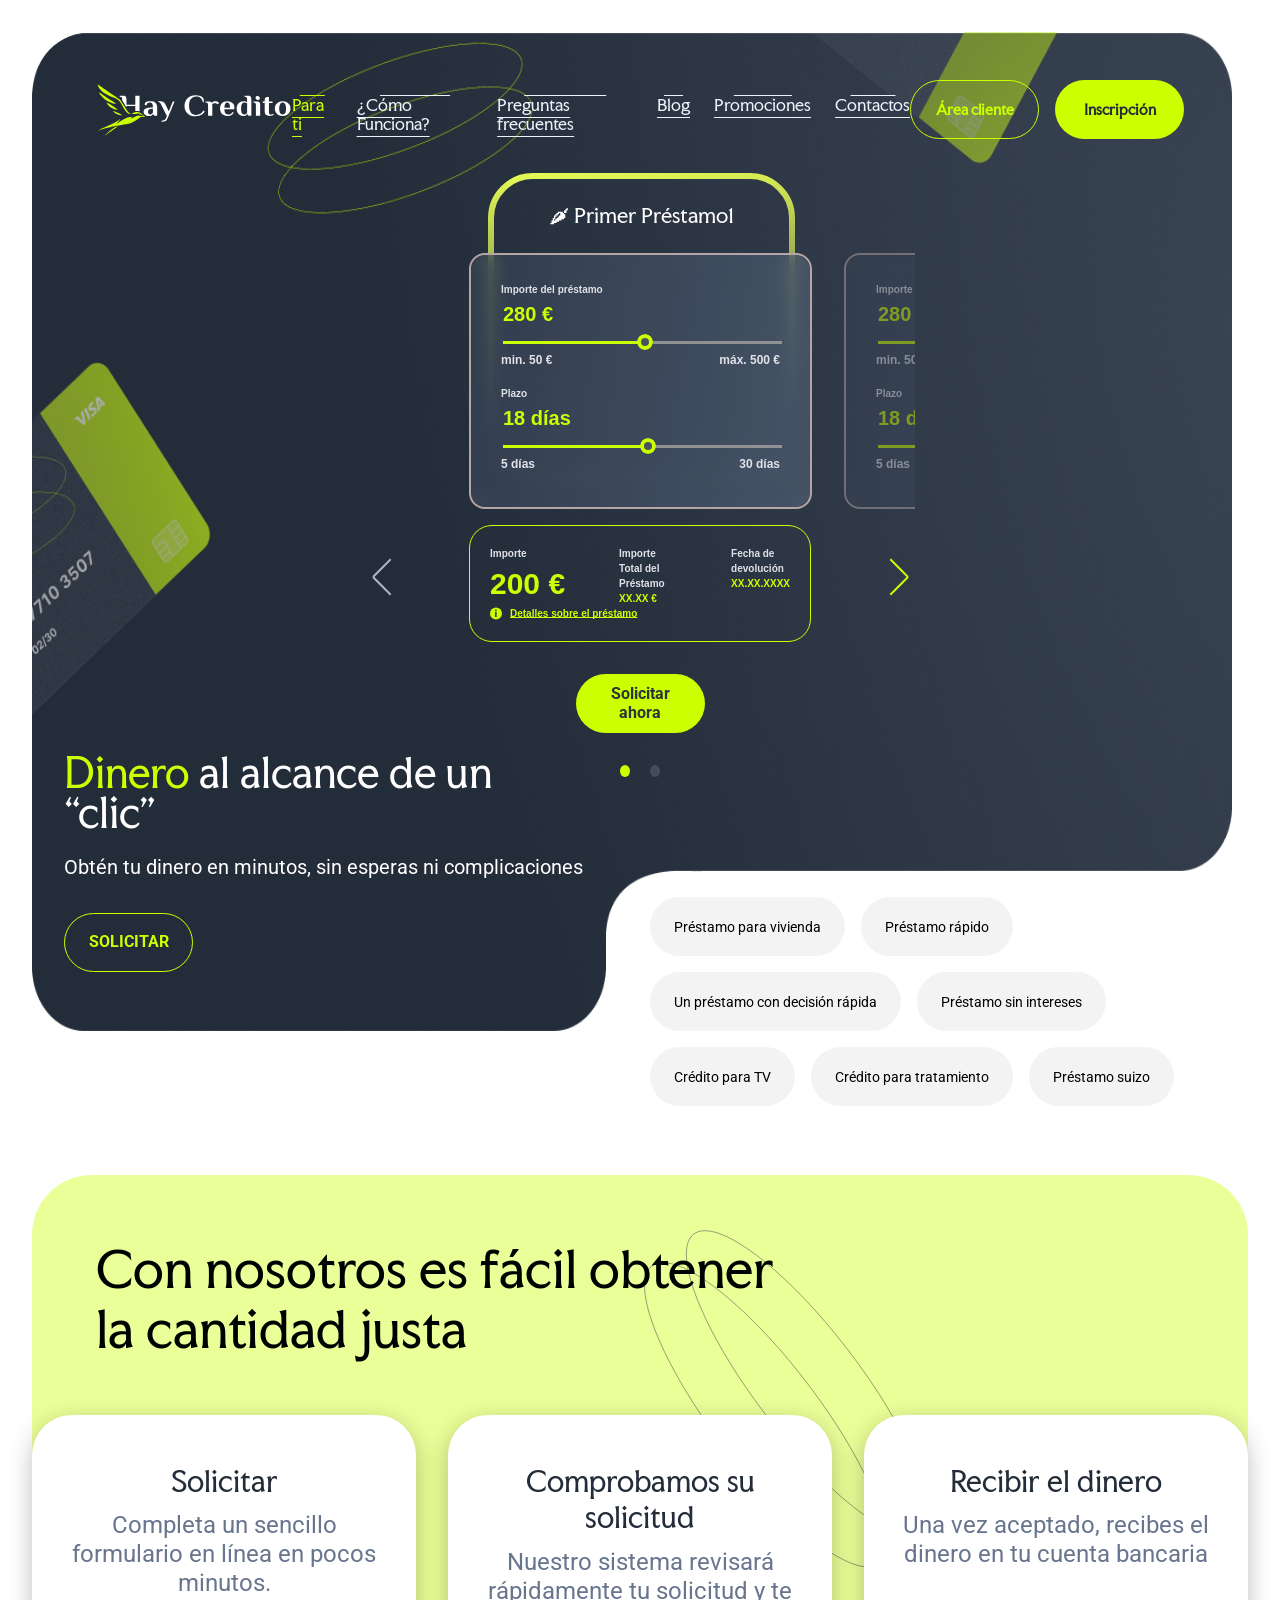
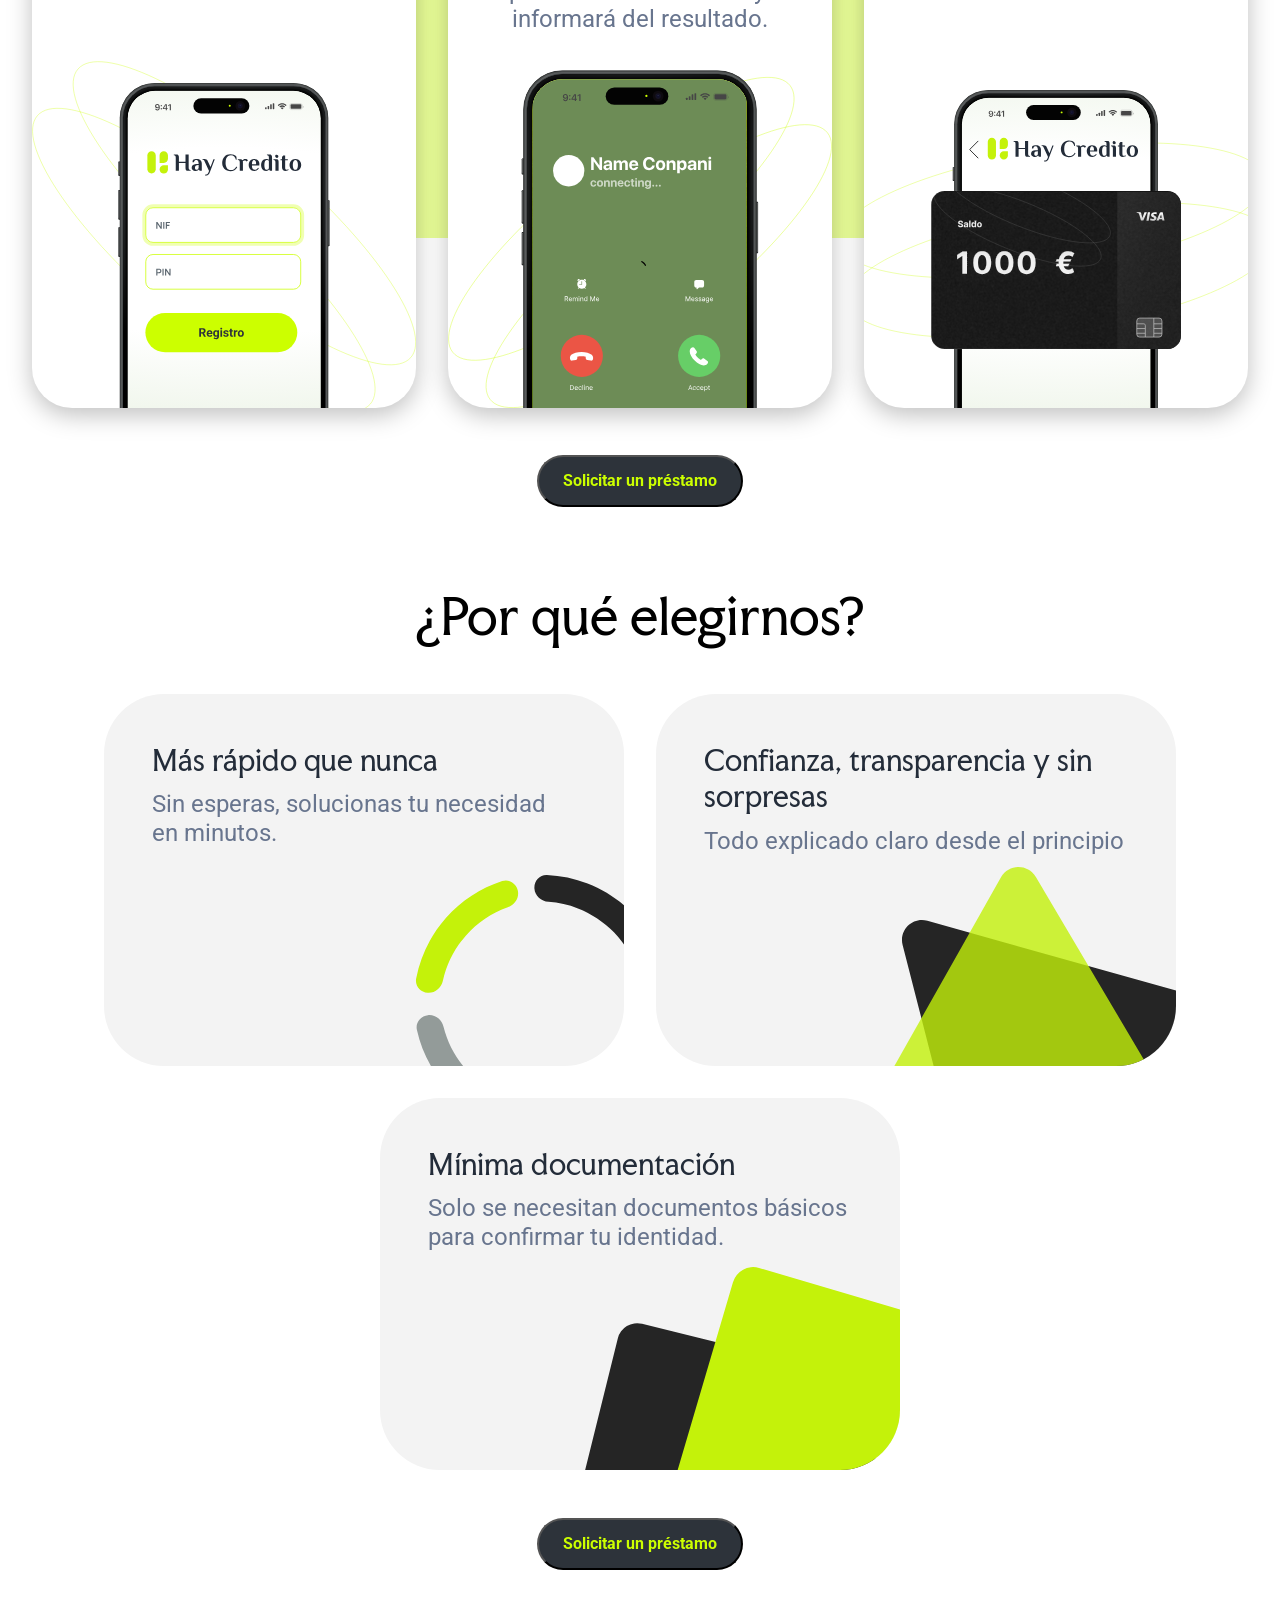
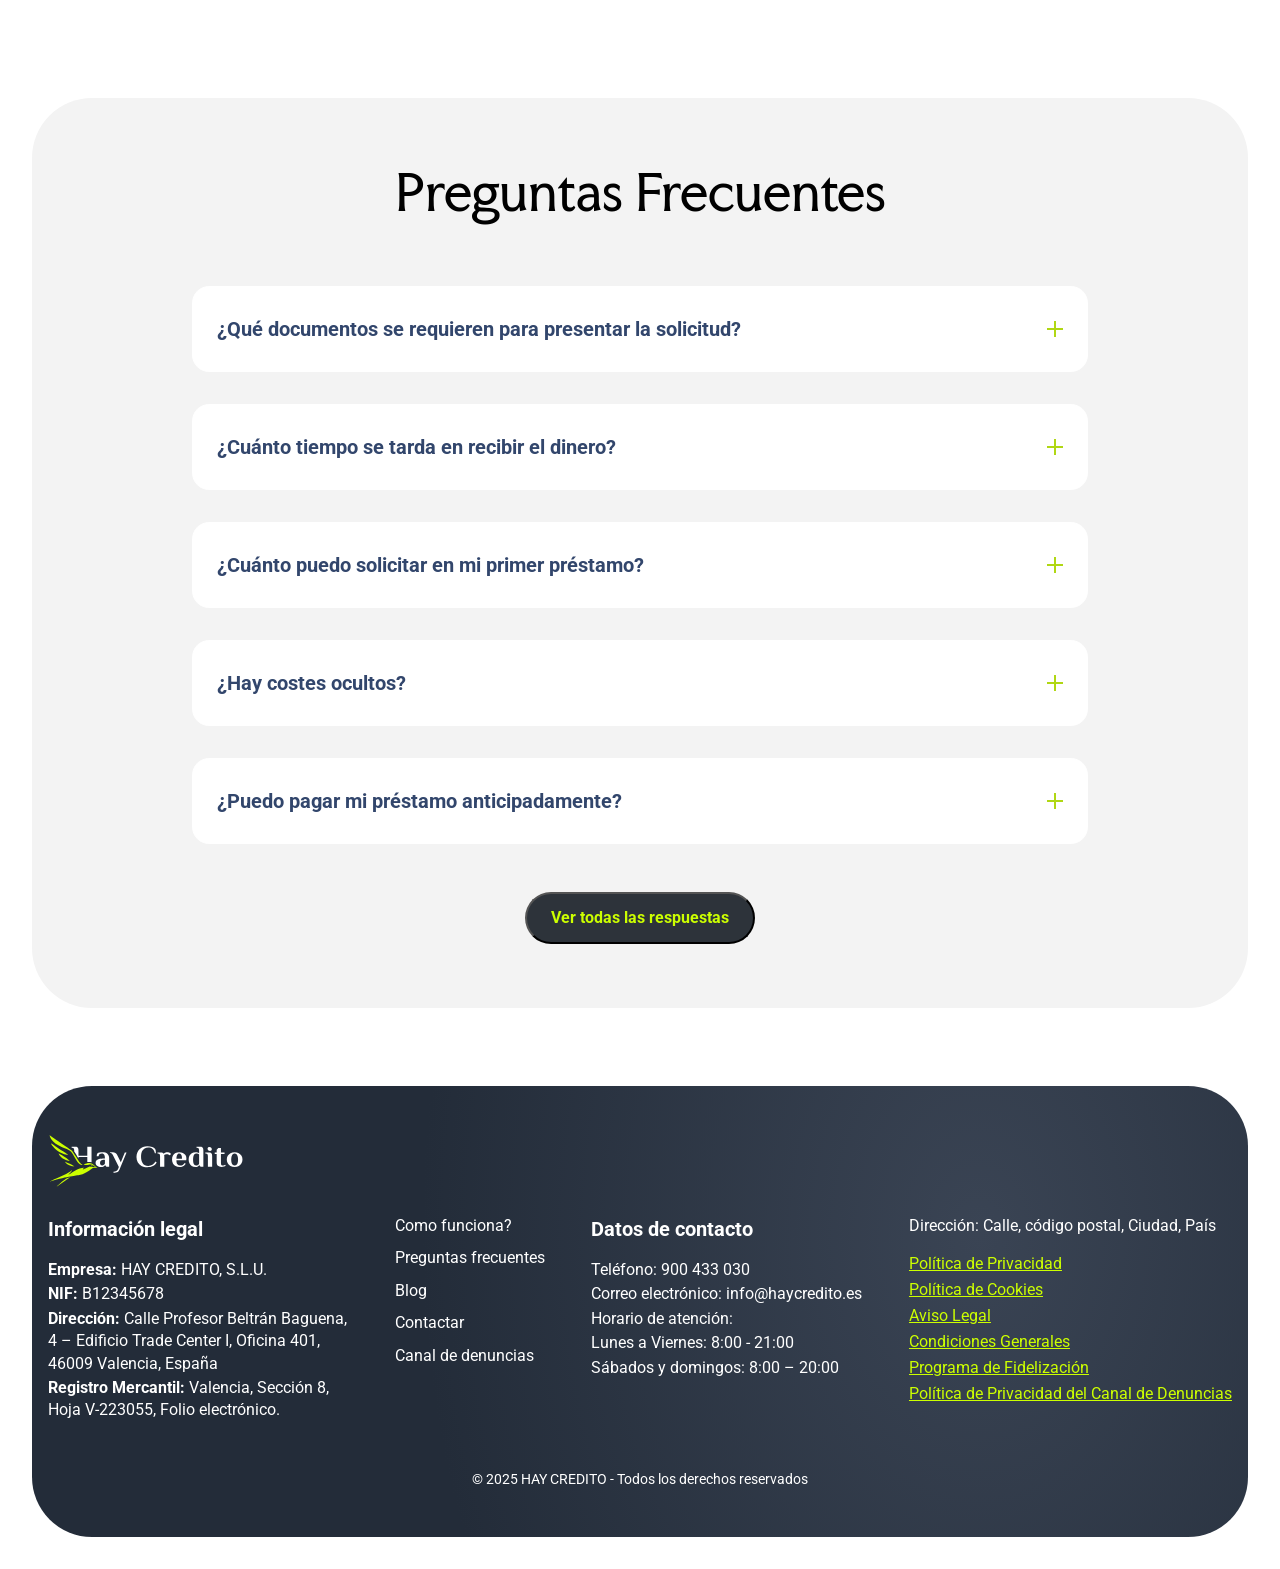
==== commit 7872b483: "calculator and validators" ====
--- a/haycredito/index.html
+++ b/haycredito/index.html
@@ -21,7 +21,7 @@
 
 <div class="cookie-content hide">
     <div class="container">
-        <div class="wrapper">
+        <div class="wrapper ">
             <img src="img/cookie-img.svg" alt="img">
             <div class="content-wrapper">
                 <div class="name">Configuración de cookies</div>
@@ -35,6 +35,68 @@
                         <div class="btn">Aceptar</div>
                         <div class="btn">Declinar</div>
                         <div class="btn transparent">Configurar</div>
+                    </div>
+                </div>
+            </div>
+        </div>
+        <div class="cookie-configuration hide">
+            <div class="wrapper">
+                <img src="img/cookie-img.svg" alt="img">
+                <div class="content">
+                    <div class="name">Configuración de cookies</div>
+                    <div class="text">Las cookies necesarias garantizan las funciones básicas del sitio web de Hay Credito, asegurando
+                        que sea seguro, accesible y, lo más importante, operativo en todo momento.
+                        La empresa Hay Credito utiliza cookies estrictamente necesarias, analíticas, funcionales y publicitarias.
+                    </div>
+                    <div class="text">Puedes activar o desactivar las cookies según tus preferencias, excepto las cookies estrictamente
+                        necesarias para el funcionamiento del sitio web.
+                        Ten en cuenta que el bloqueo de ciertas cookies podría afectar al rendimiento o algunas funcionalidades del sitio.
+                    </div>
+                    <div class="text">Tu privacidad es importante para nosotros. Para más información, consulta los términos de nuestra
+                        <a class="green-text" href="#"> Política de cookies.</a></div>
+                    <div class="checkbox-wrapper">
+                        <label class="checkbox-container">
+                            <input type="checkbox">
+                            <span class="checkmark"></span>
+                        </label>
+                        <span class="agreement-text green-text">Seleccionar todo</span>
+                    </div>
+                    <div class="checkbox-wrapper">
+                        <label class="checkbox-container">
+                            <input type="checkbox">
+                            <span class="checkmark"></span>
+                        </label>
+                        <span class="agreement-text"><span class="green-text">Cookies analíticas</span> - estas cookies nos permiten contar visitas y fuentes de
+                            tráfico para medir y mejorar el rendimiento de nuestro sitio web. Nos ayudan a identificar qué páginas
+                            son más o menos populares y a comprender
+                            cómo los visitantes navegan por el sitio. La información recopilada es agregada y, por tanto, anónima.</span>
+                    </div>
+                    <div class="checkbox-wrapper">
+                        <label class="checkbox-container">
+                            <input type="checkbox">
+                            <span class="checkmark"></span>
+                        </label>
+                        <span class="agreement-text"><span class="green-text">Cookies funcionales</span> – estas cookies almacenan configuraciones o preferencias en
+                            tu dispositivo entre sesiones del navegador. Ejemplos: nombre de usuario, idioma del sitio, ubicación
+                            o las preferencias seleccionadas anteriormente. Estas cookies mejoran tu experiencia de uso y personalización.</span>
+                    </div>
+                    <div class="checkbox-wrapper">
+                        <label class="checkbox-container">
+                            <input type="checkbox">
+                            <span class="checkmark"></span>
+                        </label>
+                        <span class="agreement-text"><span class="green-text">Cookies publicitarias</span>  –estas cookies se utilizan para ofrecer contenido
+                            y publicidad relevante, basándose en tus intereses y hábitos de navegación.
+                            También ayudan a medir la efectividad de nuestras campañas publicitarias.</span>
+                    </div>
+                    <div class="text"><span class="green-text">Cookies funcionales</span>  – estas cookies se utilizan para guardar configuraciones o 
+                        preferencias almacenadas en el dispositivo del usuario entre sesiones del navegador web. 
+                        Ejemplos de estas métricas incluyen: nombre de usuario, versión del idioma del sitio, ubicación, 
+                        si se ha proporcionado información al usuario anteriormente, las preferencias seleccionadas y 
+                        otras configuraciones del sitio web.</div>
+                    <div class="btns-wrapper">
+                        <button class="btn btn-green">Aceptar</button>
+                        <button class="btn btn-transparent">Cancelar</button>
                     </div>
                 </div>
             </div>
@@ -76,9 +138,21 @@
         <div class="right-side">
             <h3>Déjanos tus datos y recibe un código con un 99% de descuento en tu préstamo.</h3>
             <div class="inputs-wrapper">
-                <input placeholder="Correo electrónico" id="email-giveaway-modal-input" type="text">
-                <input placeholder="Nombre" id="name-giveaway-modal-input" type="text">
-                <input placeholder="Número de teléfono" id="phone-number-giveaway-modal-input" type="text">
+                <div class="input-wrapper">
+                    <input class="error"  required id="email-giveaway-modal-input" type="text">
+                    <label for="email-giveaway-modal-input" class="floating-label">Correo electrónico</label>
+                    <div class="error-text ">Formato de correo electrónico no válido.</div>
+                </div>
+                <div class="input-wrapper">
+                    <input required  id="name-giveaway-modal-input" type="text">
+                    <label for="name-giveaway-modal-input" class="floating-label">Nombre</label>
+                    <div class="error-text hide"></div>
+                </div>
+                <div class="input-wrapper">
+                    <input required  id="phone-number-giveaway-modal-input" type="text">
+                    <label for="phone-number-giveaway-modal-input" class="floating-label">Número de teléfono</label>
+                    <div class="error-text hide">Este número de teléfono ya está registrado</div>
+                </div>
             </div>
             <div class="checkbox-wrapper">
                 <label class="checkbox-container">
@@ -231,244 +305,7 @@
                                 </div>
                             </div>
                         </div>
-                        <div class="swiper-slide ">
-                            <div class="calculator">
-
-                                <div class="calc-name">🌶 Primer Préstamo1</div>
-
-                                <div class="calc-content">
-                                    <div class="condition-wrapper credit-amount">
-                                        <div class="condition-name">Importe del préstamo</div>
-                                        <input value="200 €" min="50" max="500" type="text"
-                                               class="calculator-amount-input"
-                                        >
-                                        <input type="range" min="50" max="500" step="10"
-                                               class="calculator-amount-range-input">
-                                        <div class="condition-values-range">
-                                            <div class="calculator-text">min. 50 €</div>
-                                            <div class="calculator-text">máx. 500 €</div>
-                                        </div>
-                                    </div>
-                                    <div class="condition-wrapper credit-date">
-                                        <div class="condition-name">Plazo</div>
-                                        <input value="12 días" min="5" max="30" type="text"
-                                               class="calculator-date-input"
-                                        >
-                                        <input type="range" min="5" max="30"
-                                               class="calculator-date-range-input"
-                                        >
-                                        <div class="condition-values-range">
-                                            <div class="calculator-text">5 días</div>
-                                            <div class="calculator-text">30 días</div>
-                                        </div>
-                                    </div>
-                                </div>
-                            </div>
-                        </div>
-                        <div class="swiper-slide ">
-                            <div class="calculator">
-
-                                <div class="calc-name">🌶 Primer Préstamo1</div>
-
-                                <div class="calc-content">
-                                    <div class="condition-wrapper credit-amount">
-                                        <div class="condition-name">Importe del préstamo</div>
-                                        <input value="200 €" min="50" max="500" type="text"
-                                               class="calculator-amount-input"
-                                        >
-                                        <input type="range" min="50" max="500" step="10"
-                                               class="calculator-amount-range-input">
-                                        <div class="condition-values-range">
-                                            <div class="calculator-text">min. 50 €</div>
-                                            <div class="calculator-text">máx. 500 €</div>
-                                        </div>
-                                    </div>
-                                    <div class="condition-wrapper credit-date">
-                                        <div class="condition-name">Plazo</div>
-                                        <input value="12 días" min="5" max="30" type="text"
-                                               class="calculator-date-input"
-                                        >
-                                        <input type="range" min="5" max="30"
-                                               class="calculator-date-range-input"
-                                        >
-                                        <div class="condition-values-range">
-                                            <div class="calculator-text">5 días</div>
-                                            <div class="calculator-text">30 días</div>
-                                        </div>
-                                    </div>
-                                </div>
-                            </div>
-                        </div>
-                        <div class="swiper-slide ">
-                            <div class="calculator">
-
-                                <div class="calc-name">🌶 Primer Préstamo1</div>
-
-                                <div class="calc-content">
-                                    <div class="condition-wrapper credit-amount">
-                                        <div class="condition-name">Importe del préstamo</div>
-                                        <input value="200 €" min="50" max="500" type="text"
-                                               class="calculator-amount-input"
-                                        >
-                                        <input type="range" min="50" max="500" step="10"
-                                               class="calculator-amount-range-input">
-                                        <div class="condition-values-range">
-                                            <div class="calculator-text">min. 50 €</div>
-                                            <div class="calculator-text">máx. 500 €</div>
-                                        </div>
-                                    </div>
-                                    <div class="condition-wrapper credit-date">
-                                        <div class="condition-name">Plazo</div>
-                                        <input value="12 días" min="5" max="30" type="text"
-                                               class="calculator-date-input"
-                                        >
-                                        <input type="range" min="5" max="30"
-                                               class="calculator-date-range-input"
-                                        >
-                                        <div class="condition-values-range">
-                                            <div class="calculator-text">5 días</div>
-                                            <div class="calculator-text">30 días</div>
-                                        </div>
-                                    </div>
-                                </div>
-                            </div>
-                        </div>
-                        <div class="swiper-slide ">
-                            <div class="calculator">
-
-                                <div class="calc-name">🌶 Primer Préstamo1</div>
-
-                                <div class="calc-content">
-                                    <div class="condition-wrapper credit-amount">
-                                        <div class="condition-name">Importe del préstamo</div>
-                                        <input value="200 €" min="50" max="500" type="text"
-                                               class="calculator-amount-input"
-                                        >
-                                        <input type="range" min="50" max="500" step="10"
-                                               class="calculator-amount-range-input">
-                                        <div class="condition-values-range">
-                                            <div class="calculator-text">min. 50 €</div>
-                                            <div class="calculator-text">máx. 500 €</div>
-                                        </div>
-                                    </div>
-                                    <div class="condition-wrapper credit-date">
-                                        <div class="condition-name">Plazo</div>
-                                        <input value="12 días" min="5" max="30" type="text"
-                                               class="calculator-date-input"
-                                        >
-                                        <input type="range" min="5" max="30"
-                                               class="calculator-date-range-input"
-                                        >
-                                        <div class="condition-values-range">
-                                            <div class="calculator-text">5 días</div>
-                                            <div class="calculator-text">30 días</div>
-                                        </div>
-                                    </div>
-                                </div>
-                            </div>
-                        </div>
-                        <div class="swiper-slide ">
-                            <div class="calculator">
-
-                                <div class="calc-name">🌶 Primer Préstamo1</div>
-
-                                <div class="calc-content">
-                                    <div class="condition-wrapper credit-amount">
-                                        <div class="condition-name">Importe del préstamo</div>
-                                        <input value="200 €" min="50" max="500" type="text"
-                                               class="calculator-amount-input"
-                                        >
-                                        <input type="range" min="50" max="500" step="10"
-                                               class="calculator-amount-range-input">
-                                        <div class="condition-values-range">
-                                            <div class="calculator-text">min. 50 €</div>
-                                            <div class="calculator-text">máx. 500 €</div>
-                                        </div>
-                                    </div>
-                                    <div class="condition-wrapper credit-date">
-                                        <div class="condition-name">Plazo</div>
-                                        <input value="12 días" min="5" max="30" type="text"
-                                               class="calculator-date-input"
-                                        >
-                                        <input type="range" min="5" max="30"
-                                               class="calculator-date-range-input"
-                                        >
-                                        <div class="condition-values-range">
-                                            <div class="calculator-text">5 días</div>
-                                            <div class="calculator-text">30 días</div>
-                                        </div>
-                                    </div>
-                                </div>
-                            </div>
-                        </div>
-                        <div class="swiper-slide ">
-                            <div class="calculator">
-
-                                <div class="calc-name">🌶 Primer Préstamo1</div>
-
-                                <div class="calc-content">
-                                    <div class="condition-wrapper credit-amount">
-                                        <div class="condition-name">Importe del préstamo</div>
-                                        <input value="200 €" min="50" max="500" type="text"
-                                               class="calculator-amount-input"
-                                        >
-                                        <input type="range" min="50" max="500" step="10"
-                                               class="calculator-amount-range-input">
-                                        <div class="condition-values-range">
-                                            <div class="calculator-text">min. 50 €</div>
-                                            <div class="calculator-text">máx. 500 €</div>
-                                        </div>
-                                    </div>
-                                    <div class="condition-wrapper credit-date">
-                                        <div class="condition-name">Plazo</div>
-                                        <input value="12 días" min="5" max="30" type="text"
-                                               class="calculator-date-input"
-                                        >
-                                        <input type="range" min="5" max="30"
-                                               class="calculator-date-range-input"
-                                        >
-                                        <div class="condition-values-range">
-                                            <div class="calculator-text">5 días</div>
-                                            <div class="calculator-text">30 días</div>
-                                        </div>
-                                    </div>
-                                </div>
-                            </div>
-                        </div>
-                        <div class="swiper-slide ">
-                            <div class="calculator">
-
-                                <div class="calc-name">🌶 Primer Préstamo1</div>
-
-                                <div class="calc-content">
-                                    <div class="condition-wrapper credit-amount">
-                                        <div class="condition-name">Importe del préstamo</div>
-                                        <input value="200 €" min="50" max="500" type="text"
-                                               class="calculator-amount-input"
-                                        >
-                                        <input type="range" min="50" max="500" step="10"
-                                               class="calculator-amount-range-input">
-                                        <div class="condition-values-range">
-                                            <div class="calculator-text">min. 50 €</div>
-                                            <div class="calculator-text">máx. 500 €</div>
-                                        </div>
-                                    </div>
-                                    <div class="condition-wrapper credit-date">
-                                        <div class="condition-name">Plazo</div>
-                                        <input value="12 días" min="5" max="30" type="text"
-                                               class="calculator-date-input"
-                                        >
-                                        <input type="range" min="5" max="30"
-                                               class="calculator-date-range-input"
-                                        >
-                                        <div class="condition-values-range">
-                                            <div class="calculator-text">5 días</div>
-                                            <div class="calculator-text">30 días</div>
-                                        </div>
-                                    </div>
-                                </div>
-                            </div>
-                        </div>
+
                     </div>
                 </div>
 
--- a/haycredito/css/style.css
+++ b/haycredito/css/style.css
@@ -289,10 +289,12 @@
     align-items: center;
     justify-content: space-between;
 }
+
 header .btns-wrapper {
     display: flex;
     gap: 16px;
 }
+
 header .btn {
     margin: 0 !important;
     background: transparent;
@@ -308,11 +310,13 @@
     text-decoration-skip-ink: none;
     text-transform: initial !important;
 }
+
 header .btn.btn-green {
     background: #CCFF00 !important;
     border: none !important;
     color: #232C39 !important;
 }
+
 header .logo {
     cursor: pointer;
 }
@@ -1652,7 +1656,7 @@
     opacity: .5;
     max-width: 375px;
     width: 100%;
-    left: 714px;
+    left: 104px;
 }
 
 .swiper-slide.active.first {
@@ -1776,6 +1780,58 @@
     bottom: 9%;
 }
 
+.cookie-configuration {
+    opacity: .9;
+}
+.cookie-configuration .btns-wrapper {
+    opacity: 1;
+}
+.cookie-configuration .wrapper {
+    display: flex;
+    gap: 32px;
+    align-items: flex-start;
+}
+
+.cookie-configuration .content {
+    display: flex;
+    flex-direction: column;
+    gap: 24px;
+}
+
+.cookie-configuration .text {
+    font-weight: 400;
+}
+
+.cookie-configuration .checkmark {
+    left: 0;
+}
+
+.cookie-configuration .checkbox-container {
+    padding-left: 25px;
+}
+
+.cookie-configuration .checkbox-wrapper .agreement-text {
+    font-family: Roboto, sans-serif;
+    font-weight: 400;
+    font-size: 16px;
+    line-height: 100%;
+    letter-spacing: 0px;
+    color: #FFFFFF;
+}
+
+.cookie-configuration .checkbox-container input[type="checkbox"]:checked ~ .checkmark {
+    background: #CCFF00;
+}
+
+.cookie-configuration .checkbox-container .checkmark:after {
+    border-color: #232C39;
+}
+
+.cookie-content .cookie-configuration button.btn-transparent {
+    background: transparent;
+    color: #CCFF00;
+}
+
 .cookie-content > .container > .wrapper {
     display: flex;
     align-items: flex-start;
@@ -2656,12 +2712,12 @@
     bottom: -3px;
 }
 
-span.fw-700 {
+.fw-700 {
     font-weight: 700 !important;
 }
 
-span.green-text {
-    color: #CCFF00;
+.green-text {
+    color: #CCFF00 !important;
 }
 
 .modal {
@@ -2791,7 +2847,42 @@
     width: 100%;
     margin: 24px 0;
 }
-
+.giveaway-modal .inputs-wrapper .input-wrapper {
+    width: 100%;
+    position: relative;
+}
+.giveaway-modal .inputs-wrapper .input-wrapper label {
+    font-family: Roboto, sans-serif;
+    font-weight: 400;
+    font-size: 16px;
+    line-height: 140%;
+    letter-spacing: 0%;
+    vertical-align: middle;
+    color: #68758E;
+    position: absolute;
+    pointer-events: none;
+    top: 19px;
+    left: 16px;
+    transition: all 0.1s ease;
+}
+.giveaway-modal .inputs-wrapper .input-wrapper input:focus ~ .floating-label,
+.giveaway-modal .inputs-wrapper .input-wrapper input:not(:focus):valid ~ .floating-label {
+    top: 8px;
+}
+.giveaway-modal .inputs-wrapper .input-wrapper input.error:focus ~ .floating-label,
+.giveaway-modal .inputs-wrapper .input-wrapper input.error:not(:focus):valid ~ .floating-label {
+    color: #FF5454;
+}
+
+.giveaway-modal .inputs-wrapper .input-wrapper .error-text {
+    font-family: Roboto, sans-serif;
+    font-weight: 400;
+    font-size: 14px;
+    line-height: 100%;
+    letter-spacing: 0%;
+    color: #FF5454;
+    margin-top: 4px;
+}
 .giveaway-modal .btn {
     margin-top: 24px;
     max-width: 390px;
@@ -2804,7 +2895,7 @@
     height: 60px;
     background: #F3F3F3;
     border-radius: 32px;
-    padding: 14px 12px 14px 16px;
+    padding: 25px 12px 14px 16px;
     font-family: Roboto, sans-serif;
     font-weight: 400;
     font-size: 16px;
--- a/haycredito/css/media.css
+++ b/haycredito/css/media.css
@@ -513,6 +513,17 @@
         margin: 24px !important;
     }
 
+    .cookie-content {
+        overflow: scroll;
+        bottom: 2%;
+    }
+    .cookie-content:has(.cookie-configuration:not(.hide)) {
+        height: 95vh;
+    }
+    .cookie-content::-webkit-scrollbar {
+        display: none;
+    }
+
     section.tracking-code-page textarea {
         width: 100%;
         max-width: initial;
@@ -657,25 +668,31 @@
     section.plug h1 {
         display: none;
     }
+
     section.plug {
         padding-top: 150px !important;
     }
+
     footer.plug-footer {
         margin-top: 0 !important;
     }
+
     section.plug .container > .text {
         display: none;
     }
+
     .giveaway-modal {
         width: 390px;
         height: 95vh;
         top: 3%;
         overflow: scroll;
     }
+
     .modal.plug-modal {
         height: auto;
         overflow: auto;
     }
+
     .giveaway-modal::-webkit-scrollbar {
         display: none;
     }
@@ -795,7 +812,7 @@
     }
 
     .swiper-slide {
-        left: 492px;
+        left: 31px;
     }
 
     .swiper-slide.active.last {
@@ -957,6 +974,7 @@
     section.plug {
         padding-top: 100px !important;
     }
+
     section.tracking-code-page {
         min-height: 592px;
     }
@@ -1034,7 +1052,7 @@
     }
 
     .cookie-content {
-        padding: 24px;
+        padding: 12px;
         border-radius: 26px;
     }
 
@@ -1411,7 +1429,7 @@
     }
 
     .swiper-slide {
-        left: 348px;
+        left: 3px;
     }
 
     .swiper-slide.active .calc-name {
@@ -1451,9 +1469,11 @@
         width: 95vw;
         top: 2%;
     }
+
     .giveaway-modal .wrapper .right-side, .giveaway-modal .wrapper .left-side {
         padding: 24px;
     }
+
     section.form-bg-screen.first-screen .form .rectangle {
         width: 180px;
     }
@@ -1557,7 +1577,7 @@
 
 @media (max-width: 361px) {
     .swiper-slide {
-        left: 338px;
+        left: 2px;
     }
 
     .socials .name {
@@ -1612,6 +1632,7 @@
     .giveaway-modal .wrapper .left-side {
         background-position: -26px 95px;
     }
+
     section.tracking-code-page h2 {
         padding-inline: 16px;
     }
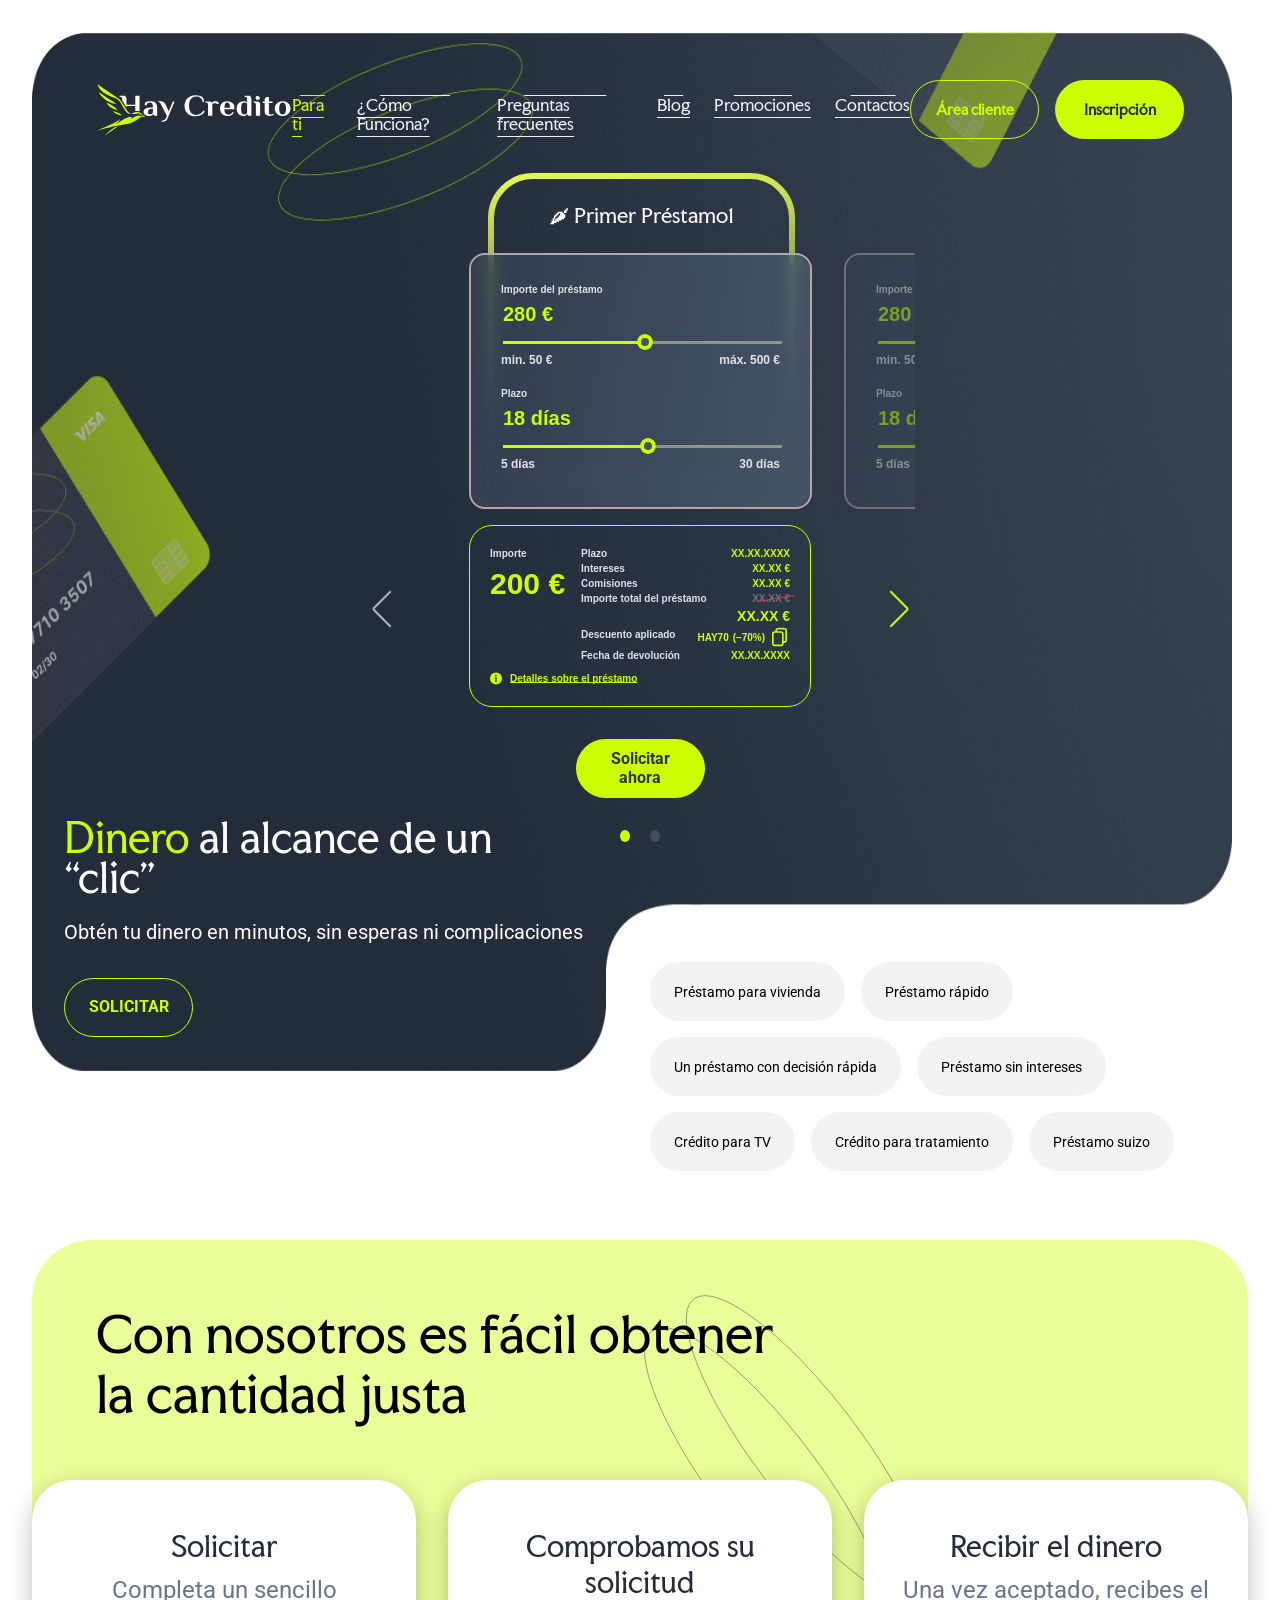
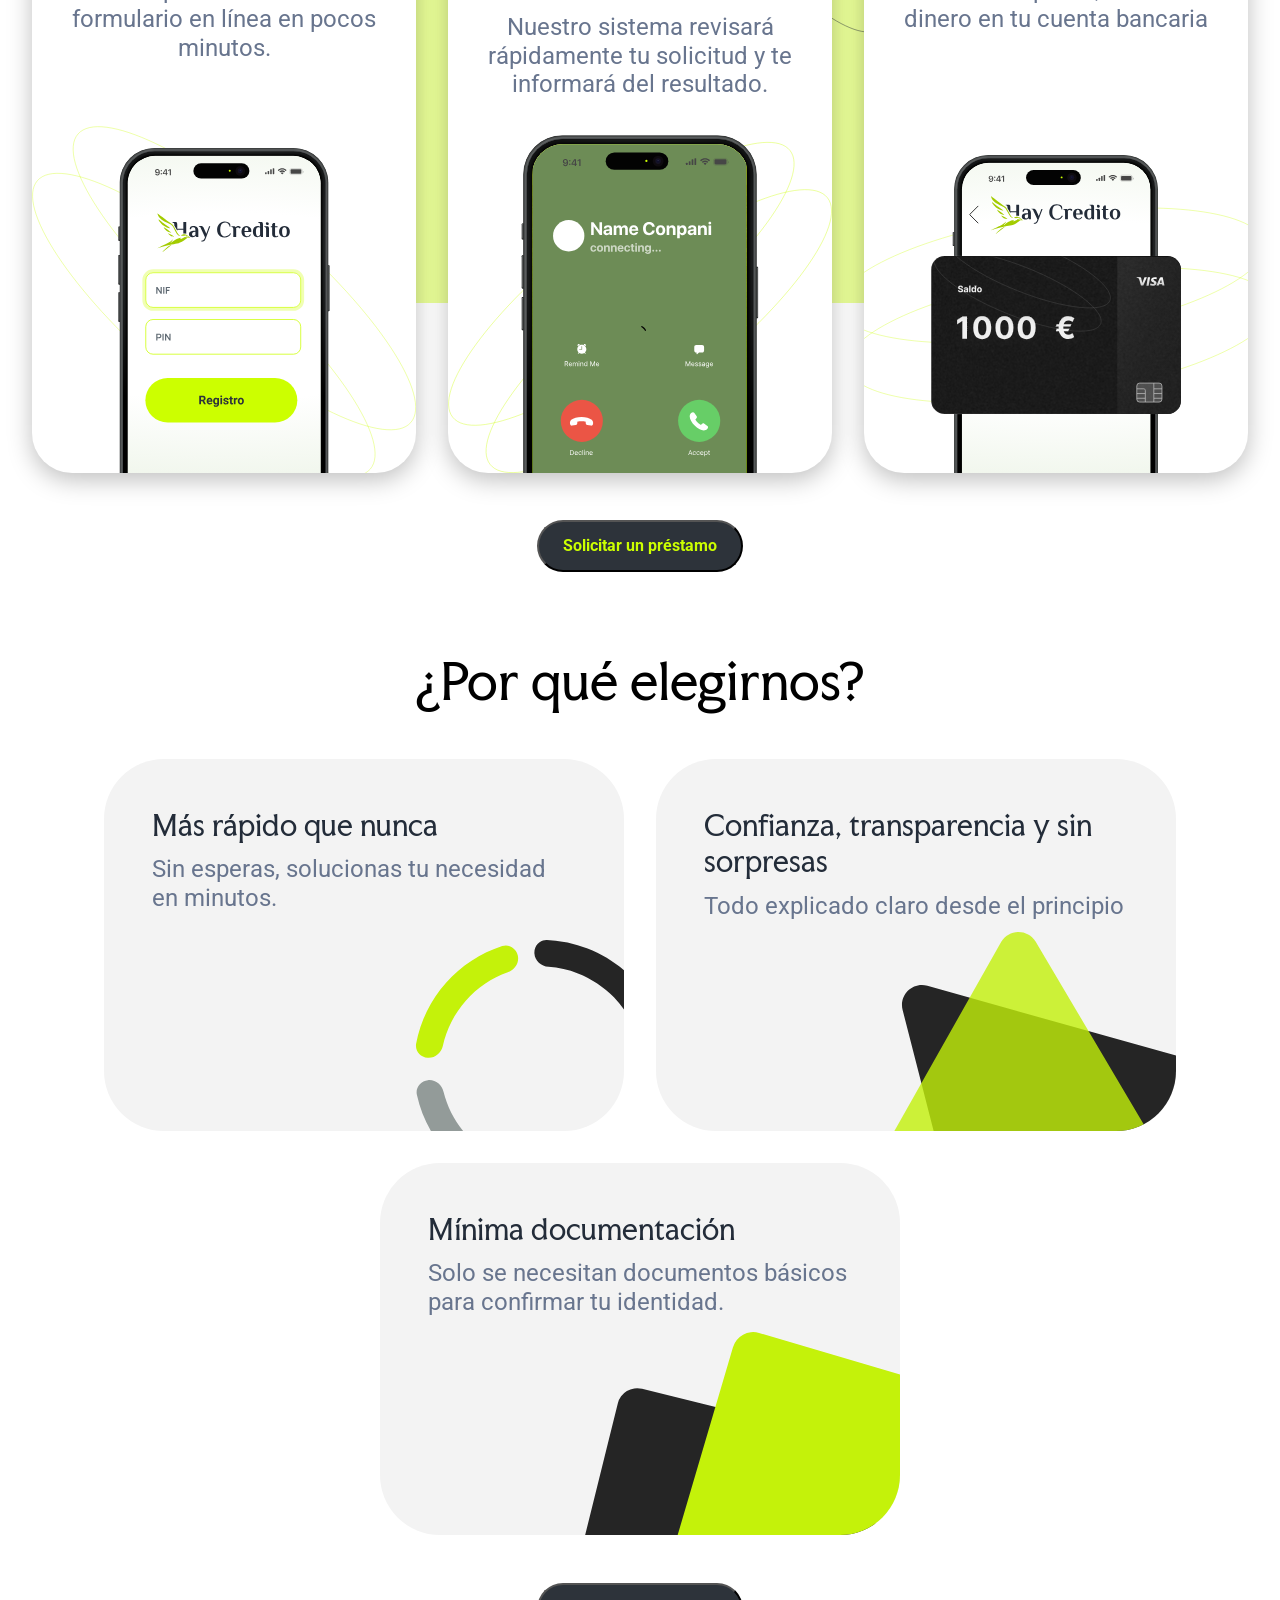
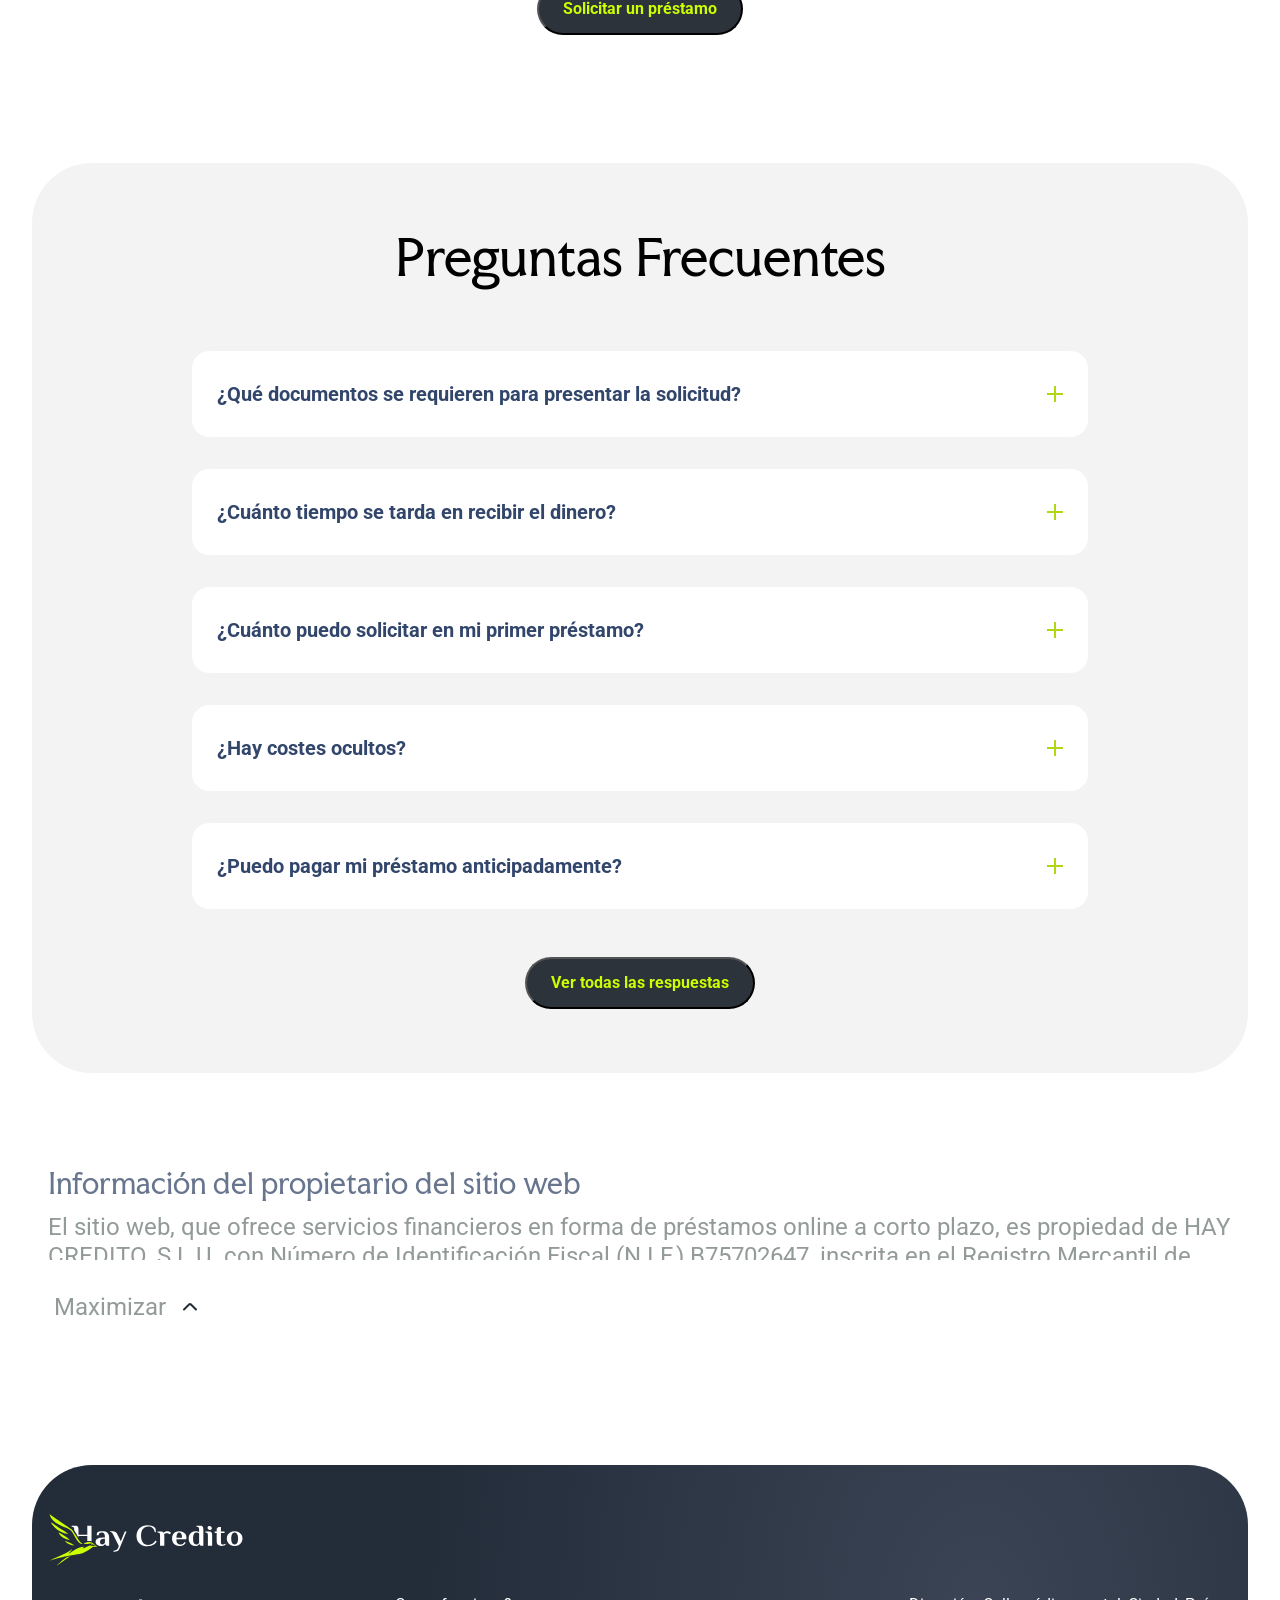
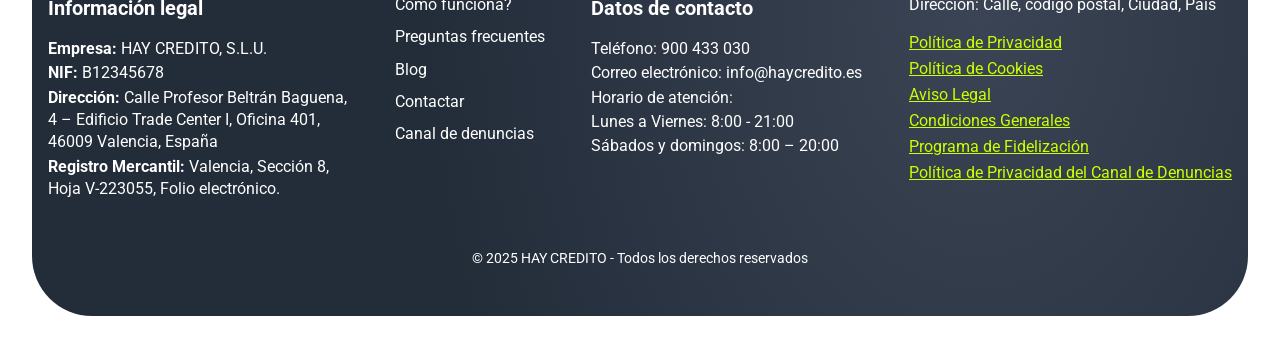
==== commit b494f7e8: "calculator promo code, index page info section, promo modal" ====
--- a/haycredito/index.html
+++ b/haycredito/index.html
@@ -44,15 +44,20 @@
                 <img src="img/cookie-img.svg" alt="img">
                 <div class="content">
                     <div class="name">Configuración de cookies</div>
-                    <div class="text">Las cookies necesarias garantizan las funciones básicas del sitio web de Hay Credito, asegurando
+                    <div class="text">Las cookies necesarias garantizan las funciones básicas del sitio web de Hay
+                        Credito, asegurando
                         que sea seguro, accesible y, lo más importante, operativo en todo momento.
-                        La empresa Hay Credito utiliza cookies estrictamente necesarias, analíticas, funcionales y publicitarias.
-                    </div>
-                    <div class="text">Puedes activar o desactivar las cookies según tus preferencias, excepto las cookies estrictamente
+                        La empresa Hay Credito utiliza cookies estrictamente necesarias, analíticas, funcionales y
+                        publicitarias.
+                    </div>
+                    <div class="text">Puedes activar o desactivar las cookies según tus preferencias, excepto las
+                        cookies estrictamente
                         necesarias para el funcionamiento del sitio web.
-                        Ten en cuenta que el bloqueo de ciertas cookies podría afectar al rendimiento o algunas funcionalidades del sitio.
-                    </div>
-                    <div class="text">Tu privacidad es importante para nosotros. Para más información, consulta los términos de nuestra
+                        Ten en cuenta que el bloqueo de ciertas cookies podría afectar al rendimiento o algunas
+                        funcionalidades del sitio.
+                    </div>
+                    <div class="text">Tu privacidad es importante para nosotros. Para más información, consulta los
+                        términos de nuestra
                         <a class="green-text" href="#"> Política de cookies.</a></div>
                     <div class="checkbox-wrapper">
                         <label class="checkbox-container">
@@ -89,11 +94,13 @@
                             y publicidad relevante, basándose en tus intereses y hábitos de navegación.
                             También ayudan a medir la efectividad de nuestras campañas publicitarias.</span>
                     </div>
-                    <div class="text"><span class="green-text">Cookies funcionales</span>  – estas cookies se utilizan para guardar configuraciones o 
-                        preferencias almacenadas en el dispositivo del usuario entre sesiones del navegador web. 
-                        Ejemplos de estas métricas incluyen: nombre de usuario, versión del idioma del sitio, ubicación, 
-                        si se ha proporcionado información al usuario anteriormente, las preferencias seleccionadas y 
-                        otras configuraciones del sitio web.</div>
+                    <div class="text"><span class="green-text">Cookies funcionales</span> – estas cookies se utilizan
+                        para guardar configuraciones o
+                        preferencias almacenadas en el dispositivo del usuario entre sesiones del navegador web.
+                        Ejemplos de estas métricas incluyen: nombre de usuario, versión del idioma del sitio, ubicación,
+                        si se ha proporcionado información al usuario anteriormente, las preferencias seleccionadas y
+                        otras configuraciones del sitio web.
+                    </div>
                     <div class="btns-wrapper">
                         <button class="btn btn-green">Aceptar</button>
                         <button class="btn btn-transparent">Cancelar</button>
@@ -133,50 +140,74 @@
             </div>
             <div class="text placement-down">Si lo solicitas <span class="green-text">del 1 al 7 de junio</span> , 
                 podrás participar en el sorteo de unos <span class="green-text">Apple AirPods Pro 2</span>
-                ¡Empieza ahora mismo y gana!</div>
+                ¡Empieza ahora mismo y gana!
+            </div>
         </div>
         <div class="right-side">
             <h3>Déjanos tus datos y recibe un código con un 99% de descuento en tu préstamo.</h3>
             <div class="inputs-wrapper">
                 <div class="input-wrapper">
-                    <input class="error"  required id="email-giveaway-modal-input" type="text">
+                    <input class="error" required id="email-giveaway-modal-input" type="text">
                     <label for="email-giveaway-modal-input" class="floating-label">Correo electrónico</label>
                     <div class="error-text ">Formato de correo electrónico no válido.</div>
                 </div>
                 <div class="input-wrapper">
-                    <input required  id="name-giveaway-modal-input" type="text">
+                    <input required id="name-giveaway-modal-input" type="text">
                     <label for="name-giveaway-modal-input" class="floating-label">Nombre</label>
                     <div class="error-text hide"></div>
                 </div>
                 <div class="input-wrapper">
-                    <input required  id="phone-number-giveaway-modal-input" type="text">
+                    <input required id="phone-number-giveaway-modal-input" type="text">
                     <label for="phone-number-giveaway-modal-input" class="floating-label">Número de teléfono</label>
                     <div class="error-text hide">Este número de teléfono ya está registrado</div>
                 </div>
             </div>
             <div class="checkbox-wrapper">
-                <label class="checkbox-container">
-                    <input type="checkbox">
-                    <span class="checkmark"></span>
-                </label>
-                <span class="agreement-text">He leído y acepto los <a href="#">Bases Legales del Sorteo</a> </span>
+                <div class="wrapper">
+                    <label class="checkbox-container">
+                        <input type="checkbox">
+                        <span class="checkmark"></span>
+                    </label>
+                    <span class="agreement-text">He leído y acepto los <a href="#">Bases Legales del Sorteo</a> </span>
+                </div>
+                <div class="error-text ">Formato de correo electrónico no válido.</div>
+
             </div>
             <div class="checkbox-wrapper">
-                <label class="checkbox-container">
-                    <input type="checkbox">
-                    <span class="checkmark"></span>
-                </label>
-                <span class="agreement-text">He leído y acepto la <a href="#">Política de Privacidad</a> de HAY CREDITO</span>
+                <div class="wrapper">
+                    <label class="checkbox-container">
+                        <input type="checkbox">
+                        <span class="checkmark"></span>
+                    </label>
+                    <span class="agreement-text">He leído y acepto la <a href="#">Política de Privacidad</a> de HAY CREDITO</span>
+                </div>
+                <div class="error-text ">Formato de correo electrónico no válido.</div>
+
             </div>
             <button class="btn">Convertirse en miembro</button>
         </div>
     </div>
 </div>
+<div class="modal promo-modal hide">
+    <button id="close-promo-modal-btn"><img src="img/close-cross.svg" alt="close"></button>
+
+    <div class="wrapper">
+        <div class="text-wrapper">
+            <h4>¡No te vayas sin tu descuento!</h4>
+            <div class="text">Activa tu préstamo con el código <span class="green-text">HAY70</span> y paga menos
+                intereses.
+            </div>
+        </div>
+
+        <img class="promo-img" src="img/promo-img.svg" alt="img">
+        <button class="btn">Solicitar ahora</button>
+    </div>
+
+</div>
 <div class="backdrop hide"></div>
 
 <div class="form-bg-container">
     <section class="first-screen form-bg-screen">
-
 
 
         <header class="">
@@ -187,7 +218,7 @@
                     <ul>
                         <li><a class="active" href="index.html">Para ti </a></li>
                         <li><a href="how-it-works.html">¿Cómo Funciona?</a></li>
-                        <li><a  href="faq.html">Preguntas frecuentes</a></li>
+                        <li><a href="faq.html">Preguntas frecuentes</a></li>
                         <li><a href="blog.html">Blog</a></li>
                         <li><a href="#">Promociones</a></li>
                         <li><a href="contacts.html">Contactos</a></li>
@@ -319,12 +350,39 @@
                                 <div class="value" id="amount-text">200 €</div>
                             </li>
                             <li>
-                                <div class="detail-name">Importe Total del Préstamo</div>
-                                <div class="value">ХХ.ХХ €</div>
-                            </li>
-                            <li>
-                                <div class="detail-name">Fecha de devolución</div>
-                                <div class="value">ХХ.ХХ.ХХХХ</div>
+                                <div class="wrapper">
+                                    <div class="detail-name">Plazo</div>
+                                    <div class="value">ХХ.ХХ.ХХХХ</div>
+                                </div>
+                                <div class="wrapper">
+                                    <div class="detail-name">Intereses</div>
+                                    <div class="value">ХХ.ХХ €</div>
+                                </div>
+                                <div class="wrapper">
+                                    <div class="detail-name">Comisiones</div>
+                                    <div class="value">ХХ.ХХ €</div>
+                                </div>
+                                <div class="wrapper">
+                                    <div class="detail-name">Importe total del préstamo</div>
+                                    <div class="value-wrapper">
+                                        <div class="past-price">
+                                            ХХ.ХХ €
+                                            <img src="img/past-price-line.svg" alt="img">
+                                        </div>
+                                        <div class="new-price">
+                                            ХХ.ХХ €
+                                        </div>
+                                    </div>
+                                </div>
+                                <div class="wrapper">
+                                    <div class="detail-name">Descuento aplicado</div>
+                                    <div class="value"><span id="promo-to-copy">HAY70</span> (–70%) <img
+                                            id="copy-promo-btn" src="img/copy-green.svg" alt="copy"></div>
+                                </div>
+                                <div class="wrapper">
+                                    <div class="detail-name">Fecha de devolución</div>
+                                    <div class="value">ХХ.ХХ.ХХХХ</div>
+                                </div>
                             </li>
                         </ul>
                         <a class="calc-link" href="#">
@@ -498,6 +556,43 @@
     </div>
 </section>
 
+<section class="info">
+    <div class="container">
+        <div class="name">Información del propietario del sitio web</div>
+        <div id="cutted-text" class="text cutted-text">El sitio web, que ofrece servicios financieros en forma de préstamos online a corto plazo,
+            es propiedad de HAY CREDITO, S.L.U. con Número de Identificación Fiscal (N.I.F.) B75702647, inscrita en el
+            Registro Mercantil de Valencia, sección 8, hoja V-223055, dirección de ubicación: Calle Profesor Beltrán
+            Baguena, 4 - Edificio Trade Center I, Oficina 401, 46009 Valencia, España.
+        </div>
+
+        <div id="info-text-appearance-toggle" class="hide">
+            <div class="name">Información del propietario del sitio web</div>
+            <div class="text">El sitio web, que ofrece servicios financieros en forma de préstamos online a corto plazo,
+                es propiedad de HAY CREDITO, S.L.U. con Número de Identificación Fiscal (N.I.F.) B75702647, inscrita en
+                el
+                Registro Mercantil de Valencia, sección 8, hoja V-223055, dirección de ubicación: Calle Profesor Beltrán
+                Baguena, 4 - Edificio Trade Center I, Oficina 401, 46009 Valencia, España.
+            </div>
+
+            <div class="name">Información del propietario del sitio web</div>
+            <div class="text">El sitio web, que ofrece servicios financieros en forma de préstamos online a corto plazo,
+                es propiedad de HAY CREDITO, S.L.U. con Número de Identificación Fiscal (N.I.F.) B75702647, inscrita en
+                el
+                Registro Mercantil de Valencia, sección 8, hoja V-223055, dirección de ubicación: Calle Profesor Beltrán
+                Baguena, 4 - Edificio Trade Center I, Oficina 401, 46009 Valencia, España.
+            </div>
+        </div>
+
+        <button id="info-text-toggle-btn">
+            <span class="text">Maximizar</span>
+            <svg width="24" height="25" viewBox="0 0 24 25" fill="none" xmlns="http://www.w3.org/2000/svg">
+                <path d="M6 14.5L11.2929 9.20708C11.6834 8.81655 12.3166 8.81655 12.7071 9.20708L18 14.5"
+                      stroke="#232C39" stroke-width="2" stroke-linecap="round"/>
+            </svg>
+        </button>
+    </div>
+</section>
+
 <footer>
     <div class="container">
         <img src="img/logo.svg" alt="logo" class="logo">
@@ -507,8 +602,12 @@
                 <ul class="contacts-list legal-list">
                     <li class="footer-text"><span class="fw-700">Empresa:</span> HAY CREDITO, S.L.U.</li>
                     <li class="footer-text"><span class="fw-700">NIF:</span> B12345678</li>
-                    <li class="footer-text"><span class="fw-700">Dirección:</span>  Calle Profesor Beltrán Baguena, 4 – Edificio Trade Center I, Oficina 401, 46009 Valencia, España</li>
-                    <li class="footer-text"><span class="fw-700">Registro Mercantil:</span>  Valencia, Sección 8, Hoja V-223055, Folio electrónico.</li>
+                    <li class="footer-text"><span class="fw-700">Dirección:</span> Calle Profesor Beltrán Baguena, 4 –
+                        Edificio Trade Center I, Oficina 401, 46009 Valencia, España
+                    </li>
+                    <li class="footer-text"><span class="fw-700">Registro Mercantil:</span> Valencia, Sección 8, Hoja
+                        V-223055, Folio electrónico.
+                    </li>
                 </ul>
             </div>
             <nav>
@@ -549,6 +648,7 @@
 </footer>
 
 <script src="libs/IMask/unpkg/imask.js"></script>
+<script src="js/registration-inputs-masks.js"></script>
 <script src="libs/swiper/swiper-bundle.min.js"></script>
 <script src="js/calculator.js"></script>
 <script src="js/header.js"></script>
--- a/haycredito/css/style.css
+++ b/haycredito/css/style.css
@@ -132,6 +132,7 @@
     cursor: pointer;
     border: none;
     background: transparent;
+    user-select: none;
 }
 
 .plusminus.active:before {
@@ -143,6 +144,10 @@
 .plusminus.active:after {
     transform: translatey(-50%) rotate(0);
     background: #A3A3A3;
+}
+
+ul.faq-lists > li > .wrapper > .plusminus:before, ul.faq-lists > li > .wrapper > .plusminus:after {
+    background-color: #68758E;
 }
 
 .plusminus:before, .plusminus:after {
@@ -205,6 +210,45 @@
     margin: 48px auto 0 auto;
 }
 
+ul.faq-lists {
+    margin: 64px auto 0 auto;
+    display: flex;
+    flex-direction: column;
+    justify-content: center;
+    max-width: 896px;
+    gap: 64px;
+}
+
+ul.faq-lists > li.open > .wrapper > .name {
+    color: #939B99;
+}
+
+ul.faq-lists > li.open > .wrapper .plusminus:before, ul.faq-lists li.open > .wrapper .plusminus:after {
+    background-color: #939B99;
+}
+
+ul.faq-lists li > .wrapper {
+    display: flex;
+    justify-content: space-between;
+    width: 100%;
+    align-items: center;
+    gap: 32px;
+}
+
+ul.faq-lists li {
+    cursor: pointer;
+}
+
+ul.faq-lists li .name {
+    font-family: Fixel Text, sans-serif;
+    font-weight: 400;
+    font-size: 36px;
+    line-height: 100%;
+    letter-spacing: 0%;
+    color: #32466C;
+    max-width: 700px;
+}
+
 ul.faq-list {
     margin: 64px auto 0 auto;
     display: flex;
@@ -264,6 +308,10 @@
     text-underline-position: from-font;
     text-decoration-skip-ink: none;
     color: #68758E;
+}
+
+ul.faq-list li .item-open-text img, ul.faq-list li .item-open-text video {
+    width: 100%;
 }
 
 .text-center {
@@ -885,6 +933,7 @@
 }
 
 .calc-wrapper .calc-details a {
+    margin-top: 8px;
     display: flex;
     gap: 8px;
     align-items: center;
@@ -907,7 +956,20 @@
     justify-content: space-between;
 }
 
+.calc-wrapper .calc-details ul li:nth-child(2) {
+    max-width: 209px;
+    width: 100%;
+}
+
+.calc-wrapper .calc-details ul li .wrapper {
+    display: flex;
+    justify-content: space-between;
+
+}
+
 .calc-wrapper .calc-details .detail-name {
+    max-width: 150px;
+    width: 100%;
     font-family: Fixel Text, sans-serif;
     font-size: 10px;
     font-weight: 700;
@@ -916,7 +978,6 @@
     text-underline-position: from-font;
     text-decoration-skip-ink: none;
     color: #E1E2E8;
-    max-width: 58px;
 }
 
 .calc-wrapper .calc-details .value {
@@ -927,6 +988,41 @@
     text-align: left;
     text-underline-position: from-font;
     text-decoration-skip-ink: none;
+    color: #CCFF00;
+    display: flex;
+    align-items: center;
+    gap: 4px;
+    text-wrap: nowrap;
+}
+
+.calc-wrapper .calc-details .value #copy-promo-btn {
+    cursor: pointer;
+}
+
+.calc-wrapper .calc-details .past-price {
+    font-family: Fixel Text, sans-serif;
+    font-weight: 700;
+    font-size: 10px;
+    line-height: 150%;
+    letter-spacing: 0;
+    color: #68758E;
+    position: relative;
+    text-align: right;
+}
+
+.calc-wrapper .calc-details .past-price img {
+    position: absolute;
+    left: 36%;
+    top: 20%;
+}
+
+.calc-wrapper .calc-details .new-price {
+    font-family: Fixel Text, sans-serif;
+    font-weight: 700;
+    font-size: 14px;
+    line-height: 150%;
+    letter-spacing: 0;
+    text-align: right;
     color: #CCFF00;
 }
 
@@ -1755,7 +1851,7 @@
 }
 
 .backdrop {
-    background: rgba(0, 0, 0, 0.4);
+    background: rgba(0, 0, 0, 0.6);
     mix-blend-mode: multiply;
     height: 100vh;
     width: 100%;
@@ -1783,9 +1879,11 @@
 .cookie-configuration {
     opacity: .9;
 }
+
 .cookie-configuration .btns-wrapper {
     opacity: 1;
 }
+
 .cookie-configuration .wrapper {
     display: flex;
     gap: 32px;
@@ -2237,8 +2335,15 @@
 .checkbox-wrapper {
     display: flex;
     align-items: flex-start;
+    flex-direction: column;
     gap: 4px;
     margin-top: 24px;
+}
+
+.checkbox-wrapper .wrapper {
+    display: flex;
+    background: transparent !important;
+    left: -8px;
 }
 
 .checkbox-container {
@@ -2725,7 +2830,7 @@
     transform: translateX(-50%);
     left: 50%;
     top: 20%;
-    z-index: 20;
+    z-index: 50;
 }
 
 .modal.plug-modal {
@@ -2736,7 +2841,7 @@
 
 .giveaway-modal {
     width: 927px;
-    height: 582px;
+    min-height: 582px;
     border-radius: 24px;
 }
 
@@ -2754,7 +2859,7 @@
 
 .giveaway-modal .wrapper .left-side {
     padding: 32px;
-    height: 100%;
+    min-height: 582px;
     max-width: 474px;
     border-radius: 24px 0 0 24px;
     background: url("../img/airpods-img.png");
@@ -2847,10 +2952,12 @@
     width: 100%;
     margin: 24px 0;
 }
+
 .giveaway-modal .inputs-wrapper .input-wrapper {
     width: 100%;
     position: relative;
 }
+
 .giveaway-modal .inputs-wrapper .input-wrapper label {
     font-family: Roboto, sans-serif;
     font-weight: 400;
@@ -2865,16 +2972,18 @@
     left: 16px;
     transition: all 0.1s ease;
 }
+
 .giveaway-modal .inputs-wrapper .input-wrapper input:focus ~ .floating-label,
 .giveaway-modal .inputs-wrapper .input-wrapper input:not(:focus):valid ~ .floating-label {
     top: 8px;
 }
+
 .giveaway-modal .inputs-wrapper .input-wrapper input.error:focus ~ .floating-label,
 .giveaway-modal .inputs-wrapper .input-wrapper input.error:not(:focus):valid ~ .floating-label {
     color: #FF5454;
 }
 
-.giveaway-modal .inputs-wrapper .input-wrapper .error-text {
+.giveaway-modal .error-text {
     font-family: Roboto, sans-serif;
     font-weight: 400;
     font-size: 14px;
@@ -2882,7 +2991,9 @@
     letter-spacing: 0%;
     color: #FF5454;
     margin-top: 4px;
-}
+    margin-left: 4px;
+}
+
 .giveaway-modal .btn {
     margin-top: 24px;
     max-width: 390px;
@@ -3042,4 +3153,146 @@
     color: #68758E;
     font-size: 16px;
     opacity: 1;
-}+}
+
+.promo-modal {
+    top: 10%;
+    max-width: 474px;
+    width: 100%;
+    border-radius: 24px;
+    background: radial-gradient(30.68% 37.07% at 56.34% 50%, #3A4454 0%, #2E353F 100%) /* warning: gradient uses a rotation that is not supported by CSS and may not behave as expected */;
+    padding: 32px 0;
+}
+
+.promo-modal #close-promo-modal-btn {
+    background: transparent;
+    border: none;
+    position: absolute;
+    right: 24px;
+    top: 24px;
+    cursor: pointer;
+}
+
+.promo-modal h4 {
+    font-family: Faculty Glyphic, sans-serif;
+    font-weight: 400;
+    font-size: 24px;
+    line-height: 120%;
+    letter-spacing: 0;
+    color: #FFFFFF;
+    padding: 0 32px;
+}
+
+.promo-modal .text {
+    font-family: Roboto, sans-serif;
+    font-weight: 400;
+    font-size: 16px;
+    line-height: 120%;
+    letter-spacing: 0;
+    vertical-align: middle;
+    color: #68758E;
+    margin-top: 16px;
+    padding: 0 32px;
+    margin-bottom: 18px;
+}
+
+.promo-modal .promo-img {
+    position: relative;
+    margin-top: -30px;
+    z-index: -1;
+    width: 100%;
+}
+
+.promo-modal > .wrapper {
+    height: 100%;
+    display: flex;
+    flex-direction: column;
+    justify-content: space-between;
+}
+
+.promo-modal .btn {
+    cursor: pointer;
+    max-width: 394px;
+    width: 100%;
+    height: 59px;
+    background: #CCFF00;
+    display: flex;
+    align-items: center;
+    justify-content: center;
+    padding: 20px 24px;
+    font-family: Roboto, sans-serif;
+    font-weight: 700;
+    font-size: 16px;
+    line-height: 100%;
+    letter-spacing: 0;
+    text-align: center;
+    vertical-align: middle;
+    margin-top: 0;
+    color: #2D333A;
+    border: none;
+    margin-top: -90px;
+}
+
+.promo-modal .btn:hover {
+    transform: scale(1.01);
+}
+
+
+section.info .name {
+    font-family: Faculty Glyphic, sans-serif;
+    font-weight: 400;
+    font-size: 28px;
+    line-height: 100%;
+    letter-spacing: 0px;
+    color: #68758E;
+    margin-bottom: 16px;
+}
+section.info .text.cutted-text {
+    height: 47px;
+    overflow: hidden;
+}
+section.info .text {
+    font-family: Roboto, sans-serif;
+    font-weight: 400;
+    font-size: 24px;
+    line-height: 120%;
+    letter-spacing: 0;
+    color: #939B99;
+    margin-bottom: 32px;
+    height: auto;
+    overflow: auto;
+}
+
+section.info #info-text-appearance-toggle {
+    overflow: hidden;
+    transition: max-height 0.3s ease, opacity 0.3s ease;
+    opacity: 1;
+}
+
+section.info#info-text-appearance-toggle.hide {
+    max-height: 0;
+    opacity: 0;
+}
+section.info #info-text-toggle-btn .text {
+    margin: 0;
+}
+section.info #info-text-toggle-btn {
+    display: flex;
+    gap: 12px;
+    background: transparent;
+    border: none;
+    font-family: Faculty Glyphic, sans-serif;
+    font-weight: 400;
+    font-size: 24px;
+    line-height: 100%;
+    letter-spacing: 0px;
+    color: #68758E;
+    justify-content: center;
+    align-items: center;
+    cursor: pointer;
+    transition: .2s all linear;
+}
+
+.rotate-180 {
+    transform: rotate(180deg);
+}
--- a/haycredito/css/media.css
+++ b/haycredito/css/media.css
@@ -21,6 +21,10 @@
     ul.best-blog-list {
         transform: scale(.95);
     }
+
+    section.form-bg-screen.blog {
+        padding-bottom: 130px !important;
+    }
 }
 
 @media (max-width: 1682px) {
@@ -44,9 +48,13 @@
         max-width: 59vw;
     }
 
+
     ul.best-blog-list {
-        flex-direction: column;
-        align-items: center;
+        transform: scale(.85);
+    }
+
+    section.form-bg-screen.blog {
+        padding-bottom: 100px !important;
     }
 
     .first-screen-woman-img {
@@ -76,6 +84,13 @@
 }
 
 @media (max-width: 1500px) {
+    ul.best-blog-list {
+        transform: scale(.75);
+    }
+
+    section.form-bg-screen.blog {
+        padding-bottom: 60px !important;
+    }
 
     section.blog-card-open .socials {
         right: 18vw;
@@ -196,12 +211,20 @@
 }
 
 @media (max-width: 1366px) {
+    ul.best-blog-list {
+        transform: scale(.70);
+    }
+
+    section.form-bg-screen.blog {
+        padding-bottom: 20px !important;
+    }
+
     section.blog-card-open .socials {
         right: 14vw;
     }
 
     section.form-bg-screen.first-screen {
-        background-size: 1293px 1000px;
+        background-size: 1293px 1034px;
     }
 
     ul.key-words-list {
@@ -231,7 +254,7 @@
     }
 
     section.form-bg-screen.first-screen {
-        background-size: 1200px 1000px;
+        background-size: 1200px 1040px;
     }
 
     ul.key-words-list {
@@ -413,7 +436,7 @@
 
     section.form-bg-screen.first-screen {
         background: url("../img/first-screen-bg-1024.png");
-        background-size: 93vw 1164px;
+        background-size: 93vw 1220px;
         margin-bottom: 0 !important;
         padding-bottom: 230px !important;
     }
@@ -517,9 +540,11 @@
         overflow: scroll;
         bottom: 2%;
     }
+
     .cookie-content:has(.cookie-configuration:not(.hide)) {
         height: 95vh;
     }
+
     .cookie-content::-webkit-scrollbar {
         display: none;
     }
@@ -545,13 +570,13 @@
 
 @media (max-width: 853px) {
     section.first-screen.form-bg-screen {
-        background-size: 92vw 1164px;
+        background-size: 92vw 1220px;
     }
 }
 
 @media (max-width: 800px) {
     section.first-screen.form-bg-screen {
-        background-size: 92vw 1174px;
+        background-size: 92vw 1250px;
         padding-bottom: 250px !important;
     }
 
@@ -697,12 +722,17 @@
         display: none;
     }
 
+    .checkbox-wrapper .wrapper {
+        flex-direction: row !important;
+    }
+
     .giveaway-modal .wrapper {
         flex-direction: column;
     }
 
     .giveaway-modal .wrapper .left-side {
         height: 454px;
+        min-height: auto;
         border-radius: 24px 24px 0 0;
         background: url("../img/airpods-img-mobile.png") no-repeat;
         background-position: -24px 30px;
@@ -745,7 +775,7 @@
 
 @media (max-width: 720px) {
     section.first-screen.form-bg-screen {
-        background-size: 91vw 1174px;
+        background-size: 91vw 1250px;
     }
 
     .socials .name {
@@ -886,7 +916,7 @@
     section.first-screen.form-bg-screen {
         background: url("../img/first-screen-bg-mobile.png");
         padding-bottom: 220px !important;
-        background-size: 89vw 1000px;
+        background-size: 89vw 1081px;
     }
 
     section.first-screen .text-wrapper {
@@ -966,11 +996,52 @@
 @media (max-width: 540px) {
     section.first-screen.form-bg-screen {
         padding-bottom: 270px !important;
-        background-size: 88vw 1050px;
+        background-size: 88vw 1121px;
     }
 }
 
 @media (max-width: 500px) {
+    section.info {
+        padding: 64px 0 !important;
+    }
+
+    section.info .name {
+        font-size: 20px;
+        text-align: center;
+    }
+
+    section.info .text {
+        font-size: 16px;
+    }
+
+    .promo-modal {
+        width: 95vw;
+    }
+
+    .promo-modal h4 {
+        font-size: 20px;
+    }
+
+    .promo-modal h4, .promo-modal .text {
+        padding: 0 24px;
+    }
+
+    .promo-modal .btn {
+        width: 85vw;
+    }
+
+    .promo-modal .promo-img {
+
+    }
+
+    ul.faq-lists li > .wrapper {
+        gap: 16px;
+    }
+
+    ul.faq-lists li .name {
+        font-size: 20px;
+    }
+
     section.plug {
         padding-top: 100px !important;
     }
@@ -1020,7 +1091,7 @@
     section.first-screen.form-bg-screen {
         background: url("../img/first-screen-bg-mobile.png");
         padding-bottom: 354px !important;
-        background-size: 94vw 1050px;
+        background-size: 94vw 1131px;
     }
 
     section.form-bg-screen {
@@ -1345,6 +1416,15 @@
 }
 
 @media (max-width: 430px) {
+    .promo-modal #close-promo-modal-btn {
+        top: 18px;
+        right: 12px;
+    }
+
+    .promo-modal .btn {
+        margin-top: -60px;
+    }
+
     .tracking-code-modal {
         width: 95vw;
     }
@@ -1356,7 +1436,7 @@
     section.first-screen.form-bg-screen {
         background: url("../img/first-screen-bg-mobile.png");
         padding-bottom: 40px !important;
-        background-size: 94vw 910px;
+        background-size: 94vw 1031px;
     }
 
     section.first-screen .text-wrapper {
@@ -1406,6 +1486,21 @@
 
     .calc-wrapper .calc-details {
         width: 280px;
+    }
+
+    .calc-wrapper .calc-details ul {
+        flex-direction: column-reverse;
+    }
+
+    .calc-wrapper .calc-details ul li:nth-child(2) {
+        max-width: 280px;
+    }
+
+    .calc-wrapper .calc-details ul li:nth-child(1) {
+        max-width: 280px;
+        width: 100%;
+        display: flex;
+        justify-content: space-between;
     }
 
     .arrow.left-arrow {
@@ -1510,7 +1605,7 @@
     }
 
     section.first-screen.form-bg-screen {
-        background-size: 93vw 910px;
+        background-size: 93vw 1031px;
     }
 
     .arrow.left-arrow {
@@ -1642,7 +1737,7 @@
     }
 
     section.first-screen.form-bg-screen {
-        background-size: 92vw 910px;
+        background-size: 92vw 1041px;
     }
 
     .arrow.left-arrow {
